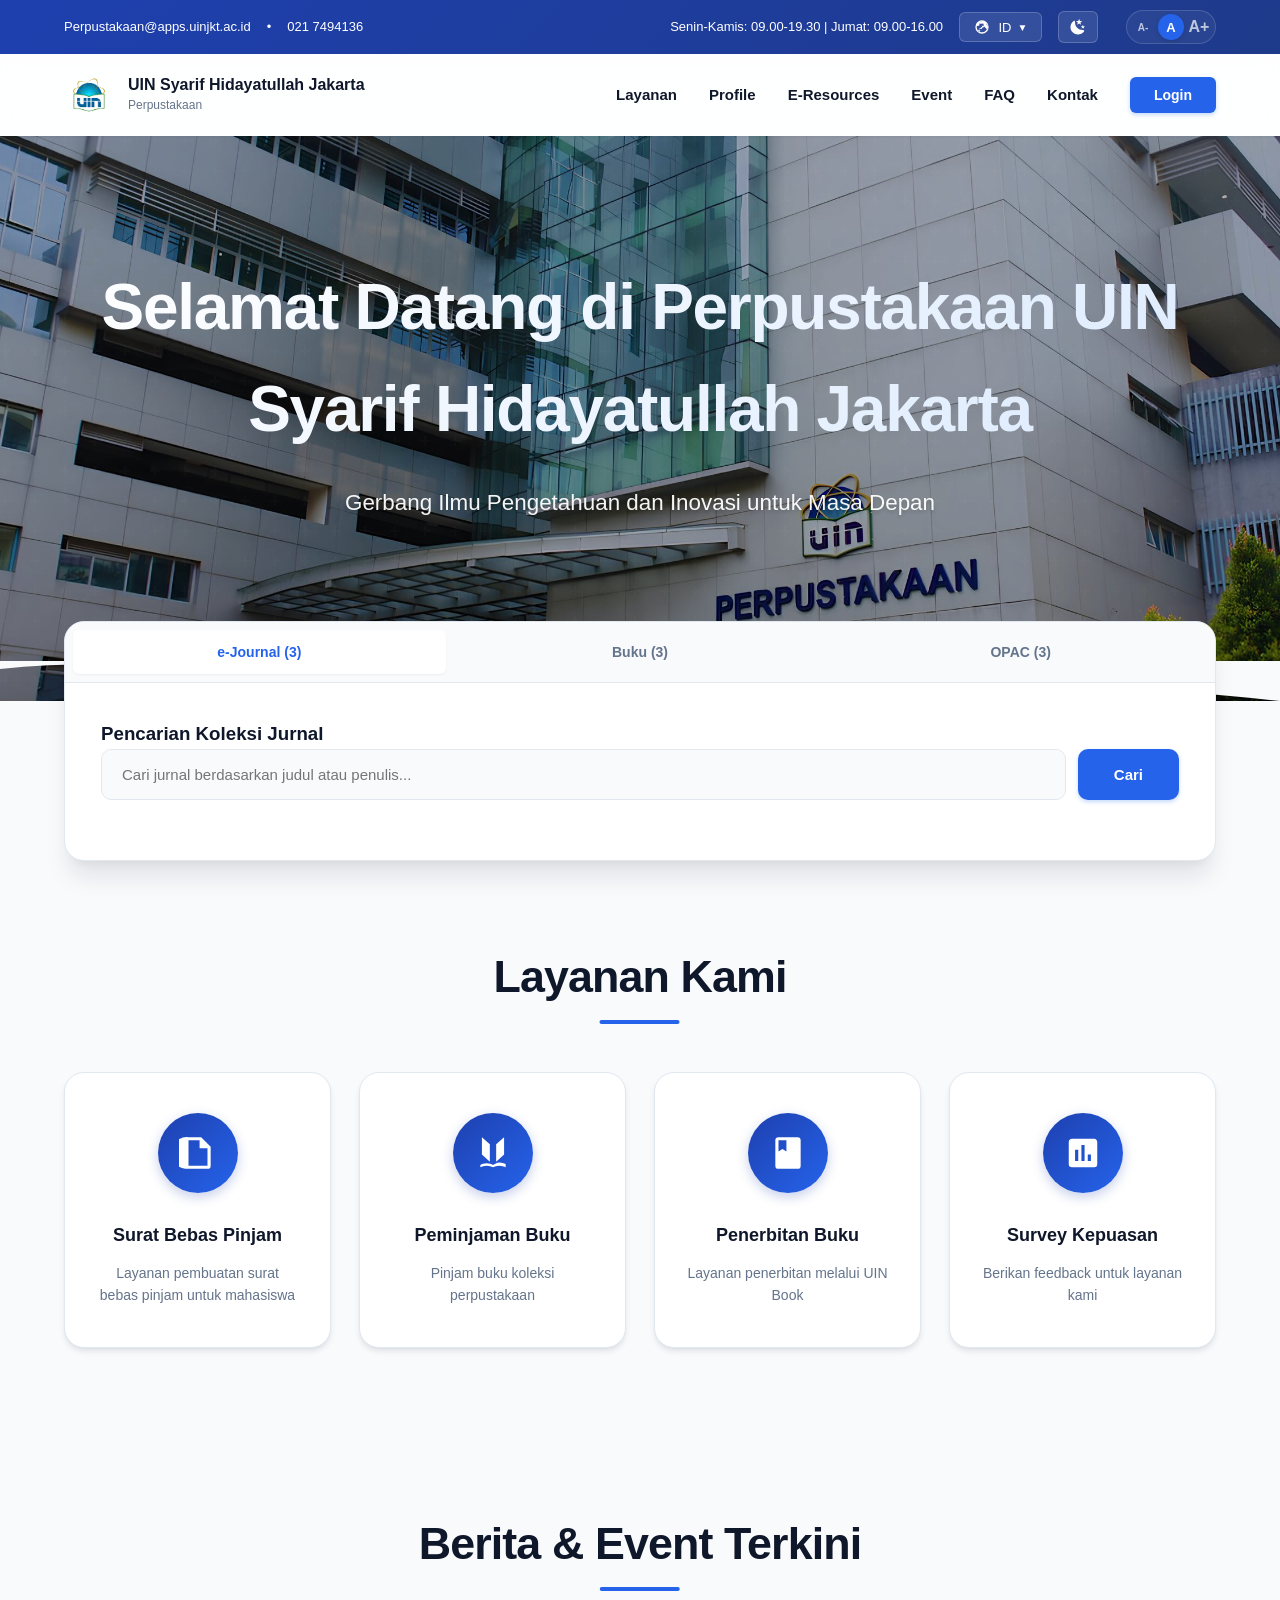
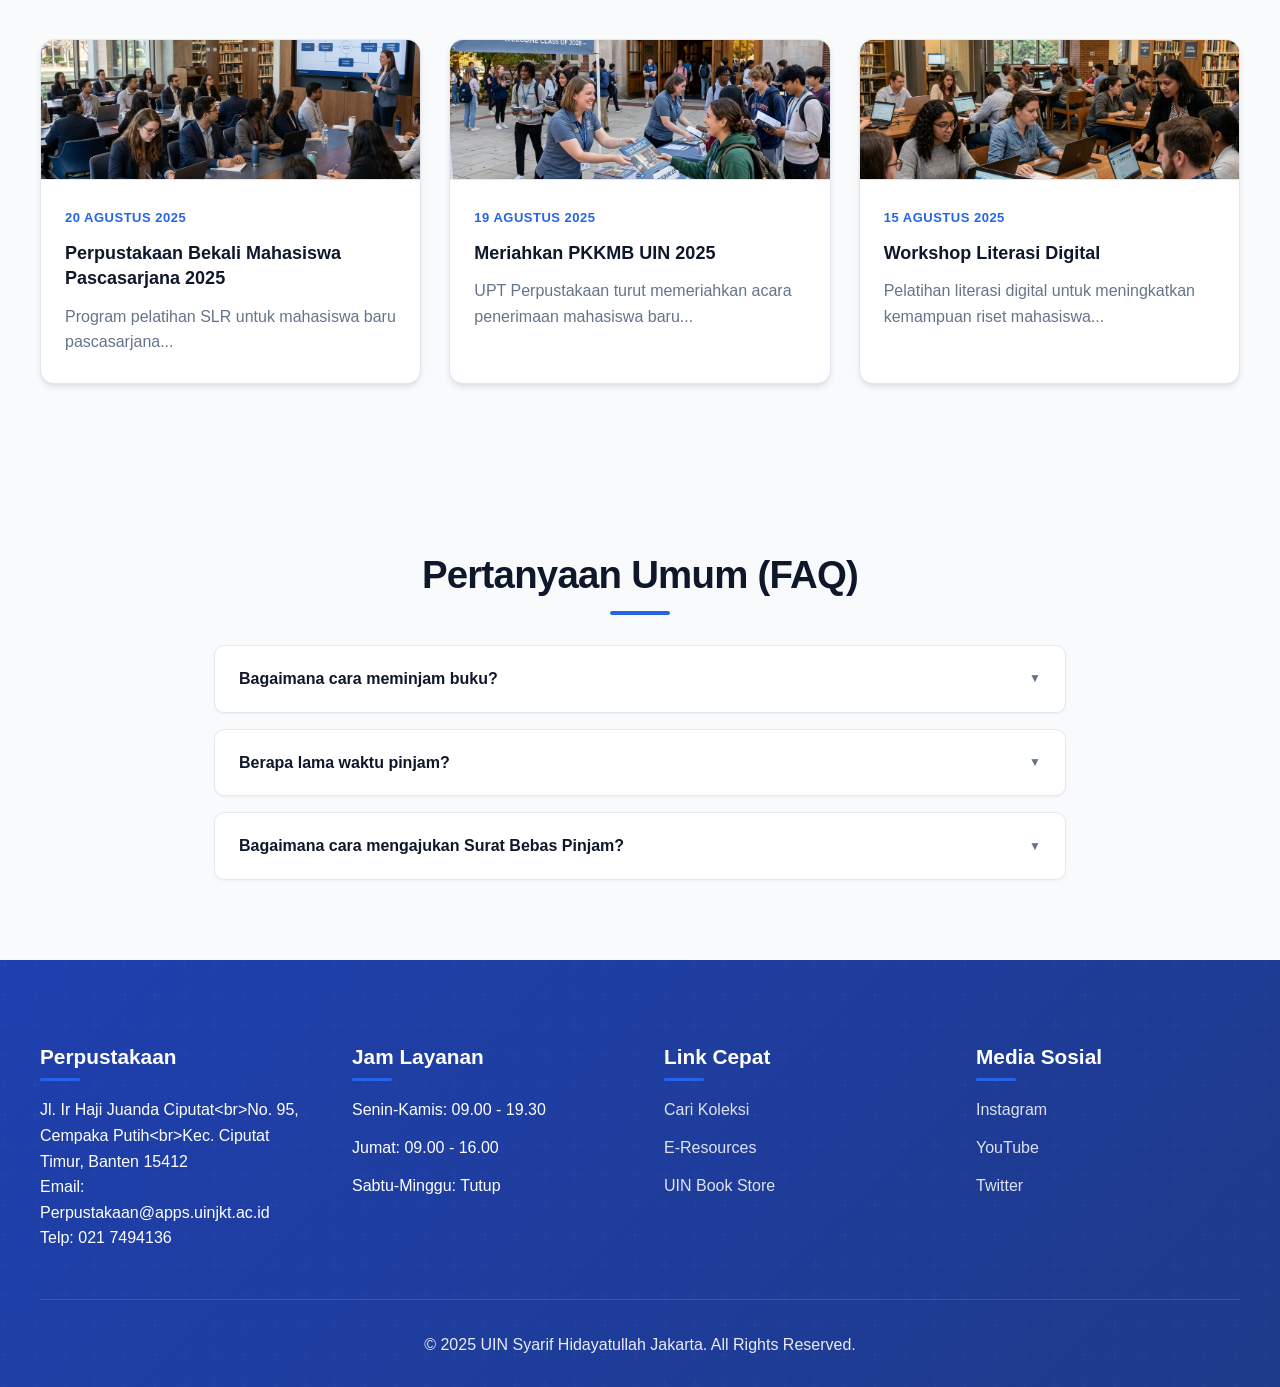
==== index.html @ 9edf9eb1 "style and logic: fix 8 fungsional gaps and add 6 premium visual design upgrades" ====
<!DOCTYPE html>
<html lang="id">
<head>
    <meta charset="UTF-8">
    <meta name="viewport" content="width=device-width, initial-scale=1.0">
    <link rel="stylesheet" href="style.css">
    <script src="script.js" defer></script>
    <title>Perpustakaan UIN Syarif Hidayatullah Jakarta</title>
</head>
<body>
    <!-- Top Bar -->
    <div class="top-bar">
        <div class="container">
            <div class="top-info">
                <span data-lang-key="top_email"><svg class="emote-icon" style="fill: currentColor; margin-right:6px; width: 16px; height: 16px; vertical-align: middle;" viewBox="0 0 24 24"><path d="M20,4H4C2.89,4 2,4.89 2,6V18A2,2 0 0,0 4,20H20A2,2 0 0,0 22,18V6C22,4.89 21.1,4 20,4M20,8L12,13L4,8V6L12,11L20,6V8Z"/></svg>Perpustakaan@apps.uinjkt.ac.id</span>
                <span>•</span>
                <span data-lang-key="top_phone"><svg class="emote-icon" style="fill: currentColor; margin-right:6px; width: 16px; height: 16px; vertical-align: middle;" viewBox="0 0 24 24"><path d="M6.62,10.79C8.06,13.62 10.38,15.94 13.21,17.38L15.41,15.18C15.69,14.9 16.08,14.82 16.43,14.93C17.55,15.3 18.75,15.5 20,15.5A1,1 0 0,1 21,16.5V20A1,1 0 0,1 20,21A17,17 0 0,1 3,4A1,1 0 0,1 4,3H7.5A1,1 0 0,1 8.5,4C8.5,5.25 8.7,6.45 9.07,7.57C9.18,7.92 9.1,8.31 8.82,8.59L6.62,10.79Z"/></svg>021 7494136</span>
            </div>
            <div class="top-schedule-lang">
                <span class="top-schedule" data-lang-key="top_schedule">Senin-Kamis: 09.00-19.30 | Jumat: 09.00-16.00</span>
                <div class="language-switcher">
                    <button class="lang-button" onclick="toggleLangDropdown()">
                        <svg class="icon-globe" viewBox="0 0 24 24" width="16" height="16" fill="currentColor" style="vertical-align: middle; margin-right: 2px;">
                            <path d="M12,2A10,10 0 0,0 2,12A10,10 0 0,0 12,22A10,10 0 0,0 22,12A10,10 0 0,0 12,2M12,4A8,8 0 0,1 20,12C20,13.09 19.78,14.14 19.38,15.11L14.5,10.23V9A2,2 0 0,0 12,7H9V5.5C9,4.67 9.89,4 11,4H12M4.26,14C4.1,13.36 4,12.7 4,12A8,8 0 0,1 12,4V6H10A2,2 0 0,0 8,8V10H6A2,2 0 0,0 4,12V14M6,17.75C6.3,16.7 7.07,15.86 8.08,15.42C8.61,15.19 9.22,15 10,15H11A1,1 0 0,0 12,14V13H13A2,2 0 0,0 15,11V9H17A2,2 0 0,0 19,7H19.5C19.82,8.5 20,10.19 20,12C20,13.2 19.82,14.36 19.5,15.46L14,10H12V12A2,2 0 0,0 10,14H8V16A2,2 0 0,0 9.87,17.75C8.36,18.84 6.64,18.84 5,17.75M12,20A8,8 0 0,1 12,4A8,8 0 0,1 12,20Z"/>
                        </svg>
                        <span id="currentLangText">ID</span>
                        <span style="font-size: 10px;">▼</span>
                    </button>
                    <div class="lang-dropdown" id="langDropdown">
                        <div class="lang-item active" data-lang="id" onclick="setLanguage('id', this)">Indonesia</div>
                        <div class="lang-item" data-lang="en" onclick="setLanguage('en', this)">English</div>
                    </div>
                </div>
                <!-- Dark Mode Toggle -->
                <button class="theme-toggle" onclick="toggleTheme()" aria-label="Toggle dark/light theme">
                    <svg class="icon-sun" viewBox="0 0 24 24" width="18" height="18" fill="currentColor"><path d="M12,7A5,5 0 0,1 17,12A5,5 0 0,1 12,17A5,5 0 0,1 7,12A5,5 0 0,1 12,7M12,9A3,3 0 0,0 9,12A3,3 0 0,0 12,15A3,3 0 0,0 15,12A3,3 0 0,0 12,9M12,2L14.39,5.42C13.65,5.15 12.84,5 12,5C11.16,5 10.35,5.15 9.61,5.42L12,2M3.34,7L7.5,6.65C6.9,7.16 6.36,7.78 5.93,8.5C5.5,9.22 5.25,9.97 5.11,10.73L3.34,7M3.36,17L5.12,13.23C5.26,14 5.53,14.78 5.95,15.5C6.37,16.22 6.91,16.82 7.5,17.35L3.36,17M20.65,7L18.88,10.73C18.74,9.97 18.47,9.22 18.05,8.5C17.63,7.78 17.1,7.16 16.5,6.65L20.65,7M20.64,17L16.5,17.35C17.09,16.82 17.63,16.22 18.05,15.5C18.47,14.78 18.74,14 18.88,13.23L20.64,17M12,22L9.59,18.56C10.33,18.83 11.14,19 12,19C12.82,19 13.63,18.83 14.37,18.56L12,22Z"/></svg>
                    <svg class="icon-moon" viewBox="0 0 24 24" width="18" height="18" fill="currentColor"><path d="M17.75,4.09L15.22,6.03L16.13,9.09L13.5,7.28L10.87,9.09L11.78,6.03L9.25,4.09L12.44,4L13.5,1L14.56,4L17.75,4.09M21.25,11L19.61,12.25L20.2,14.23L18.5,13.06L16.8,14.23L17.39,12.25L15.75,11L17.81,10.95L18.5,9L19.19,10.95L21.25,11M18.97,15.95C19.8,15.87 20.69,17.05 20.16,17.8C19.84,18.25 19.5,18.67 19.08,19.07C15.17,23 8.84,23 4.94,19.07C1.03,15.17 1.03,8.83 4.94,4.93C5.34,4.53 5.76,4.17 6.21,3.85C6.96,3.32 8.14,4.21 8.06,5.04C7.79,7.9 8.75,10.87 10.95,13.06C13.14,15.26 16.1,16.22 18.97,15.95Z"/></svg>
                </button>
                <!-- Accessibility Controls (Font Resizer Capsule) -->
                <div class="accessibility-controls-capsule">
                    <button class="access-btn" data-size="small" onclick="changeFontSize('small', this)" title="Teks Kecil">A-</button>
                    <button class="access-btn active" data-size="medium" onclick="changeFontSize('medium', this)" title="Teks Normal">A</button>
                    <button class="access-btn" data-size="large" onclick="changeFontSize('large', this)" title="Teks Besar">A+</button>
                </div>
            </div>
        </div>
    </div>

    <!-- Header Navigation -->
    <header>
        <nav>
            <div class="logo-section" onclick="scrollToTop()">
                <div class="logo-mark"></div>
                <div>
                    <div class="logo-title">UIN Syarif Hidayatullah Jakarta</div>
                    <div class="logo-subtitle" data-lang-key="header_subtitle">Perpustakaan Utama</div>
                </div>
            </div>
            <!-- Mobile Menu Toggle -->
            <button class="mobile-menu-toggle" onclick="toggleMobileMenu()" aria-label="Toggle navigation menu">
                <svg viewBox="0 0 24 24" width="24" height="24" fill="currentColor">
                    <path d="M3 18h18v-2H3v2zm0-5h18v-2H3v2zm0-7v2h18V6H3z"/>
                </svg>
            </button>
            <ul class="nav-links">
                <li><a onclick="scrollToSection('layanan')" data-lang-key="nav_services">Layanan</a></li>
                <li><a onclick="openModal('profile')" data-lang-key="nav_profile">Profil</a></li>
                <li><a onclick="openModal('e-resources')" data-lang-key="nav_eresources">E-Resources</a></li>
                <li><a onclick="scrollToSection('event')" data-lang-key="nav_event">Event</a></li>
                <li><a onclick="scrollToSection('faq')" data-lang-key="nav_faq">FAQ</a></li>
                <li><a onclick="scrollToSection('kontak')" data-lang-key="nav_contact">Kontak</a></li>
                <li id="authButton">
                    <button class="btn-login" onclick="openModal('login')" data-lang-key="nav_login">Login</button>
                </li>
                <!-- Admin (Pustakawan) button appears after login when role is admin -->
                <li id="adminButton" style="display:none;">
                    <button class="btn-login" onclick="scrollToSection('search-section'); switchTab(4);" data-lang-key="nav_admin">Pustakawan</button>
                </li>
            </ul>
        </nav>
    </header>

    <!-- Hero Section -->
    <section class="hero">
        <div class="hero-overlay"></div>
        <div class="container">
            <h1 data-lang-key="hero_title">Pusat Literasi & Riset Digital</h1>
            <p data-lang-key="hero_subtitle">Mengintegrasikan keilmuan, keislaman, dan keindonesiaan dalam satu akses terpadu.</p>
        </div>
        <!-- Shape Divider Wave -->
        <div class="hero-wave">
            <svg data-name="Layer 1" xmlns="http://www.w3.org/2000/svg" viewBox="0 0 1200 120" preserveAspectRatio="none">
                <path d="M321.39,56.44c58-10.79,114.16-30.13,172-41.86,82.39-16.72,168.19-17.73,250.45-.39C823.78,31,906.67,72,985.66,92.83c70.05,18.48,146.53,26.09,214.34,3V120H0V0C26.9,8.75,57.05,18.3,88.43,26.83,172.51,50,257.05,67.23,321.39,56.44Z" class="shape-fill"></path>
            </svg>
        </div>
    </section>

    <!-- Search Section -->
    <section class="search-section" id="search-section">
        <div class="search-tabs">
            <div class="tab-buttons">
                <button class="tab-btn active" data-tab="0" data-lang-key="tab_journal">e-Journal</button>
                <button class="tab-btn" data-tab="1" data-lang-key="tab_book">Buku</button>
                <button class="tab-btn" data-tab="2" data-lang-key="tab_opac">OPAC</button>
                <button class="tab-btn" id="collectionTab" data-tab="3" data-lang-key="nav_collections" style="display: none;">Koleksi</button>
                <button class="tab-btn" id="adminDataTab" data-tab="4" data-lang-key="tab_manage" style="display: none;">Kelola Data</button>
                <button class="tab-btn" id="adminUsersTab" data-tab="5" data-lang-key="tab_members" style="display: none;">Kelola Anggota</button>
            </div>

            <!-- Journal Tab -->
            <div class="tab-content active" data-content="1">
                <h3 class="tab-title" data-lang-key="search_journal_title">Pencarian Koleksi Jurnal</h3>
                <form class="search-form" data-type="journal">
                    <input type="text" data-lang-key-placeholder="search_journal_placeholder" placeholder="Cari jurnal berdasarkan judul atau penulis...">
                    <button type="submit" data-lang-key="search_button">Cari</button>
                </form>
                <div class="search-results" id="journalResults"></div>
            </div>

            <!-- Book Tab -->
            <div class="tab-content" data-content="2">
                <h3 class="tab-title" data-lang-key="search_book_title">Pencarian Buku</h3>
                <form class="search-form" data-type="book">
                    <input type="text" data-lang-key-placeholder="search_book_placeholder" placeholder="Cari buku berdasarkan judul atau penulis...">
                    <button type="submit" data-lang-key="search_button">Cari</button>
                </form>
                <div class="search-results" id="bookResults"></div>
            </div>

            <!-- OPAC Tab -->
            <div class="tab-content" data-content="3">
                <h3 class="tab-title" data-lang-key="search_opac_title">Pencarian Koleksi OPAC</h3>
                <form class="search-form" data-type="opac">
                    <input type="text" data-lang-key-placeholder="search_opac_placeholder" placeholder="Cari koleksi berdasarkan judul, penulis, atau nomor panggil...">
                    <button type="submit" data-lang-key="search_button">Cari</button>
                </form>
                <div class="search-results" id="opacResults"></div>
            </div>

            <!-- Collection Tab -->
            <div class="tab-content" data-content="4">
                <h3 class="tab-title" data-lang-key="modal_collections_title">Seluruh Koleksi Perpustakaan</h3>
                <div class="auth-tabs">
                    <button class="auth-tab active" onclick="filterCollection('all', this)" data-lang-key="collection_all">Semua</button>
                    <button class="auth-tab" onclick="filterCollection('journal', this)" data-lang-key="collection_journal">Jurnal</button>
                    <button class="auth-tab" onclick="filterCollection('book', this)" data-lang-key="collection_book">Buku</button>
                    <button class="auth-tab" onclick="filterCollection('opac', this)" data-lang-key="collection_opac">OPAC</button>
                </div>
                <div id="collectionListContainer" class="manage-grid"></div>
            </div>

            <!-- Admin Data Tab -->
            <div class="tab-content" id="adminDataTabContent" data-content="5">
                <h3 class="tab-title" data-lang-key="manage_title">Kelola Data Pustakawan</h3>
                <p class="muted" data-lang-key="manage_subtitle" style="margin-bottom: 24px;">Tambah, edit, atau hapus data jurnal, buku, dan OPAC.</p>
                
                <!-- Sub-tabs bar for Kelola Data -->
                <div class="sub-tabs" style="margin-bottom: 24px;">
                    <button class="sub-tab-btn active" onclick="switchSubTab('daftar', this)">Daftar Koleksi</button>
                    <button class="sub-tab-btn" onclick="switchSubTab('add-journal', this)">+ Tambah Jurnal</button>
                    <button class="sub-tab-btn" onclick="switchSubTab('add-book', this)">+ Tambah Buku</button>
                    <button class="sub-tab-btn" onclick="switchSubTab('add-opac', this)">+ Tambah OPAC</button>
                </div>

                <!-- Sub Tab: Daftar Koleksi -->
                <div id="subTab-daftar" class="sub-tab-content active">
                    <div class="manage-card" style="max-width: 100%;">
                        <div style="display: flex; justify-content: space-between; align-items: center; flex-wrap: wrap; gap: 12px; margin-bottom: 20px; border-bottom: 1px solid var(--border-color); padding-bottom: 15px;">
                            <h4 data-lang-key="manage_current_data" style="margin: 0; font-weight: 700; color: var(--text-dark);">Data Koleksi Saat Ini</h4>
                            <div class="button-group" style="display: flex; gap: 8px; flex-wrap: wrap; margin: 0;">
                                <button class="btn-secondary" onclick="exportData()" data-lang-key="button_export" style="margin: 0; padding: 10px 16px; font-size: 13px;">Ekspor JSON</button>
                                <button class="btn-secondary" onclick="loadDemoData(); renderDataLists();" data-lang-key="button_load_demo" style="margin: 0; padding: 10px 16px; font-size: 13px;">Muat Demo</button>
                                <button class="btn-danger" onclick="clearAllData(); renderDataLists();" data-lang-key="button_clear_all" style="margin: 0; padding: 10px 16px; font-size: 13px;">Hapus Semua</button>
                            </div>
                        </div>
                        <div id="dataLists" class="data-list"></div>
                    </div>
                </div>

                <!-- Sub Tab: Add Journal -->
                <div id="subTab-add-journal" class="sub-tab-content">
                    <div class="manage-card manage-form-container">
                        <h4 data-lang-key="manage_add_journal" style="border-bottom: 1px solid var(--border-color); padding-bottom: 15px; margin-bottom: 20px;">Tambah Jurnal Baru</h4>
                        <form onsubmit="handleAddJournal(event)">
                            <div class="form-group">
                                <label data-lang-key="form_title">Judul *</label>
                                <input type="text" name="title" required>
                            </div>
                            <div class="form-group">
                                <label data-lang-key="form_author">Penulis *</label>
                                <input type="text" name="author" required>
                            </div>
                            <div class="form-row">
                                <div class="form-group">
                                    <label data-lang-key="form_year">Tahun</label>
                                    <input type="number" name="year">
                                </div>
                                <div class="form-group">
                                    <label>ISSN</label>
                                    <input type="text" name="issn">
                                </div>
                            </div>
                            <div class="form-group">
                                <label data-lang-key="form_description">Deskripsi</label>
                                <textarea name="description"></textarea>
                            </div>
                            <button type="submit" class="btn-primary" data-lang-key="button_save_journal" style="width: 100%; margin-top: 10px;">Simpan Jurnal</button>
                        </form>
                    </div>
                </div>

                <!-- Sub Tab: Add Book -->
                <div id="subTab-add-book" class="sub-tab-content">
                    <div class="manage-card manage-form-container">
                        <h4 data-lang-key="manage_add_book" style="border-bottom: 1px solid var(--border-color); padding-bottom: 15px; margin-bottom: 20px;">Tambah Buku Baru</h4>
                        <form onsubmit="handleAddBook(event)">
                            <div class="form-group">
                                <label data-lang-key="form_title">Judul *</label>
                                <input type="text" name="title" required>
                            </div>
                            <div class="form-group">
                                <label data-lang-key="form_author">Penulis *</label>
                                <input type="text" name="author" required>
                            </div>
                            <div class="form-row">
                                <div class="form-group">
                                    <label data-lang-key="form_year">Tahun</label>
                                    <input type="number" name="year">
                                </div>
                                <div class="form-group">
                                    <label>ISBN</label>
                                    <input type="text" name="isbn">
                                </div>
                            </div>
                            <div class="form-row">
                                <div class="form-group">
                                    <label data-lang-key="form_pages">Halaman</label>
                                    <input type="number" name="pages">
                                </div>
                                <div class="form-group">
                                    <label data-lang-key="form_available">Ketersediaan</label>
                                    <input type="number" name="available" min="0" value="1">
                                </div>
                            </div>
                            <div class="form-group">
                                <label data-lang-key="form_description">Deskripsi</label>
                                <textarea name="description"></textarea>
                            </div>
                            <button type="submit" class="btn-primary" data-lang-key="button_save_book" style="width: 100%; margin-top: 10px;">Simpan Buku</button>
                        </form>
                    </div>
                </div>

                <!-- Sub Tab: Add OPAC -->
                <div id="subTab-add-opac" class="sub-tab-content">
                    <div class="manage-card manage-form-container">
                        <h4 data-lang-key="manage_add_opac" style="border-bottom: 1px solid var(--border-color); padding-bottom: 15px; margin-bottom: 20px;">Tambah OPAC Baru</h4>
                        <form onsubmit="handleAddOpac(event)">
                            <div class="form-group">
                                <label data-lang-key="form_title">Judul *</label>
                                <input type="text" name="title" required>
                            </div>
                            <div class="form-group">
                                <label data-lang-key="form_author">Penulis *</label>
                                <input type="text" name="author" required>
                            </div>
                            <div class="form-group">
                                <label data-lang-key="form_call_number">Nomor Panggil</label>
                                <input type="text" name="call_number">
                            </div>
                            <div class="form-row">
                                <div class="form-group">
                                    <label data-lang-key="form_year">Tahun</label>
                                    <input type="number" name="year">
                                </div>
                                <div class="form-group">
                                    <label data-lang-key="form_copies">Eksemplar</label>
                                    <input type="number" name="copies" min="0" value="1">
                                </div>
                            </div>
                            <div class="form-group">
                                <label data-lang-key="form_status">Status</label>
                                <select name="status">
                                    <option value="Tersedia">Tersedia</option>
                                    <option value="Dipinjam">Dipinjam</option>
                                </select>
                            </div>
                            <div class="form-group">
                                <label data-lang-key="form_description">Deskripsi</label>
                                <textarea name="description"></textarea>
                            </div>
                            <button type="submit" class="btn-primary" data-lang-key="button_save_opac" style="width: 100%; margin-top: 10px;">Simpan OPAC</button>
                        </form>
                    </div>
                </div>
            </div>

            <!-- Admin Members Tab -->
            <div class="tab-content" id="adminUsersTabContent" data-content="6">
                <h3 class="tab-title" data-lang-key="manage_users_title">Manajemen Pengguna</h3>
                <p class="muted" data-lang-key="manage_users_subtitle" style="margin-bottom: 24px;">Kelola akses, pendaftaran, dan peran untuk pengguna perpustakaan.</p>
                <div class="manage-card" style="max-width: 100%;">
                    <h4 style="margin-bottom: 15px;">Daftar Anggota / Pengguna</h4>
                    <div id="userListContainer" class="data-list"></div>
                </div>
            </div>
        </div>
    </section>

    <!-- Services Section -->
    <section class="quick-access" id="layanan">
        <h2 data-lang-key="services_title">Layanan Kami</h2>
        <div class="service-grid">
            <div class="service-card" data-service="bebas-pinjam">
                <div class="service-icon">
                    <svg viewBox="0 0 24 24" style="width: 38px; height: 38px; fill: white;"><path d="M14,2H6A2,2 0 0,0 4,22H18A2,2 0 0,0 20,20V8L14,2M18,20H6V4H13V9H18V20Z"/></svg>
                </div>
                <h3 data-lang-key="service_bebas_pinjam_title">Surat Bebas Pinjam</h3>
                <p data-lang-key="service_bebas_pinjam_desc">Layanan pembuatan surat bebas pinjam secara online.</p>
            </div>

            <div class="service-card" data-service="peminjaman">
                <div class="service-icon">
                    <svg viewBox="0 0 24 24" style="width: 38px; height: 38px; fill: white;"><path d="M19,2L14,6.5v11L19,13V2m-9,4.5L5,2v11l5,4.5V6.5m10,12.5c-1-.5-2.5-1-4-1s-3,1-4,1.5c-1-.5-2.5-1-4-1s-3,.5-4,1v1.5c1-.5 2.5-1 4-1s3,.5 4,1c1-.5 2.5-1 4-1s3,.5 4,1V19z"/></svg>
                </div>
                <h3 data-lang-key="service_peminjaman_title">Peminjaman Buku</h3>
                <p data-lang-key="service_peminjaman_desc">Akses ribuan koleksi buku fisik perpustakaan.</p>
            </div>

            <div class="service-card" data-service="penerbitan">
                <div class="service-icon">
                    <svg viewBox="0 0 24 24" style="width: 38px; height: 38px; fill: white;"><path d="M18,22A2,2 0 0,0 20,20V4A2,2 0 0,0 18,2H6A2,2 0 0,0 4,4V20A2,2 0 0,0 6,22H18M6,4H11V11L8.5,9.5L6,11V4z"/></svg>
                </div>
                <h3 data-lang-key="service_penerbitan_title">Penerbitan Buku</h3>
                <p data-lang-key="service_penerbitan_desc">Dukungan publikasi ilmiah dan penerbitan buku.</p>
            </div>

            <div class="service-card" data-service="survey">
                <div class="service-icon">
                    <svg viewBox="0 0 24 24" style="width: 38px; height: 38px; fill: white;"><path d="M19,3H5C3.89,3 3,3.89 3,5V19A2,2 0 0,0 5,21H19A2,2 0 0,0 21,19V5C21,3.89 20.1,3 19,3M9,17H7V10H9V17M13,17H11V7H13V17M17,17H15V13H17V17Z"/></svg>
                </div>
                <h3 data-lang-key="service_survey_title">Survey Kepuasan</h3>
                <p data-lang-key="service_survey_desc">Berikan feedback untuk kualitas layanan kami.</p>
            </div>
        </div>
    </section>

    <!-- News Section -->
    <section class="news-section" id="event">
        <div class="news-container">
            <h2 data-lang-key="news_title">Berita & Event Terkini</h2>
            <div class="news-grid">
                <div class="news-card" data-news="news-1">
                    <div class="news-icon">
                        <img src="news_riset_event.png" alt="Literasi Riset Pascasarjana 2025">
                    </div>
                    <div class="news-content">
                        <div class="news-date">20 Agustus 2025</div>
                        <h3 data-lang-key="news_1_title">Literasi Riset Pascasarjana 2025</h3>
                        <p data-lang-key="news_1_desc">Pelatihan intensif literasi informasi bagi mahasiswa baru.</p>
                    </div>
                </div>

                <div class="news-card" data-news="news-2">
                    <div class="news-icon">
                        <img src="news_pkkmb_event.png" alt="Kemeriahan PKKMB UIN 2025">
                    </div>
                    <div class="news-content">
                        <div class="news-date">19 Agustus 2025</div>
                        <h3 data-lang-key="news_2_title">Kemeriahan PKKMB UIN 2025</h3>
                        <p data-lang-key="news_2_desc">Perpustakaan menyambut generasi baru literat UIN Jakarta.</p>
                    </div>
                </div>

                <div class="news-card" data-news="news-3">
                    <div class="news-icon">
                        <img src="news_workshop_event.png" alt="Workshop E-Resources">
                    </div>
                    <div class="news-content">
                        <div class="news-date">15 Agustus 2025</div>
                        <h3 data-lang-key="news_3_title">Workshop E-Resources</h3>
                        <p data-lang-key="news_3_desc">Optimalisasi penggunaan database jurnal internasional.</p>
                    </div>
                </div>
            </div>
        </div>
    </section>

    <!-- FAQ Section -->
    <section class="faq-section" id="faq">
        <h2 data-lang-key="faq_title">Pertanyaan Umum (FAQ)</h2>
        <div class="faq-accordion">
            <div class="faq-item" tabindex="0" role="button" aria-expanded="false">
                <h4 class="faq-question" data-lang-key="faq_q1">Bagaimana cara meminjam buku?</h4>
                <div class="faq-answer" hidden>
                    <p data-lang-key="faq_a1">Login, cari buku, klik "Pinjam Buku Ini", isi formulir, dan konfirmasi. Maksimum 3 buku untuk mahasiswa, 5 buku untuk dosen.</p>
                </div>
            </div>
            <div class="faq-item" tabindex="0" role="button" aria-expanded="false">
                <h4 class="faq-question" data-lang-key="faq_q2">Berapa lama waktu pinjam?</h4>
                <div class="faq-answer" hidden>
                    <p data-lang-key="faq_a2">Mahasiswa: 7 hari, Dosen: 14 hari. Dapat diperpanjang dengan mengajukan permohonan.</p>
                </div>
            </div>
            <div class="faq-item" tabindex="0" role="button" aria-expanded="false">
                <h4 class="faq-question" data-lang-key="faq_q3">Bagaimana cara mengajukan Surat Bebas Pinjam?</h4>
                <div class="faq-answer" hidden>
                    <p data-lang-key="faq_a3">Masuk ke profil, pilih tab "Pengajuan Saya", pilih "Surat Bebas Pinjam" dan ikuti instruksi. Diterima setelah tidak ada pinjaman aktif.</p>
                </div>
            </div>
        </div>
    </section>

    <!-- Footer -->
    <footer id="kontak">
        <div class="footer-container">
            <div class="footer-section">
                <h3 data-lang-key="footer_library">Perpustakaan Utama</h3>
                <p data-lang-key="footer_address">Jl. Ir Haji Juanda Ciputat No. 95,<br>Kec. Ciputat Timur, Banten 15412</p>
                <p class="footer-contact">
                    Email: Perpustakaan@apps.uinjkt.ac.id<br>
                    Telp: 021 7494136
                </p>
            </div>

            <div class="footer-section">
                <h3 data-lang-key="footer_service_hours">Jam Layanan</h3>
                <ul>
                    <li data-lang-key="footer_schedule_mon_thu">Senin-Kamis: 09.00 - 19.30</li>
                    <li data-lang-key="footer_schedule_fri">Jumat: 09.00 - 16.00</li>
                    <li data-lang-key="footer_schedule_weekend">Sabtu-Minggu: Tutup</li>
                </ul>
            </div>

            <div class="footer-section">
                <h3 data-lang-key="footer_quick_links">Tautan Cepat</h3>
                <ul>
                    <li><a href="#" onclick="scrollToSection('search-section');" data-lang-key="nav_opac">Cari Koleksi</a></li>
                    <li><a href="#" onclick="openModal('e-resources'); return false;" data-lang-key="footer_quick_eresources">E-Resources</a></li>
                    <li><a href="#" onclick="openModal('penerbitan'); return false;" data-lang-key="footer_quick_book">UIN Book Store</a></li>
                </ul>
            </div>

            <div class="footer-section">
                <h3 data-lang-key="footer_social_media">Media Sosial</h3>
                <ul>
                    <li><a href="https://www.instagram.com/uinjktofficial/" target="_blank">Instagram</a></li>
                    <li><a href="https://www.youtube.com/@uinjktofficial/featured" target="_blank">YouTube</a></li>
                    <li><a href="https://x.com/uinjktofficial" target="_blank">Twitter</a></li>
                </ul>
            </div>
        </div>

        <div class="footer-bottom">
            <p data-lang-key="footer_copyright">© 2025 UIN Syarif Hidayatullah Jakarta. Member of Indonesia OneSearch.</p>
        </div>
    </footer>

    <!-- Modal -->
    <div id="modal" class="modal">
        <div class="modal-content">
            <div class="modal-header">
                <h2 id="modalTitle">Judul Modal</h2>
                <button class="close-btn" id="closeModalBtn">×</button>
            </div>
            <div id="modalBody"></div>
        </div>
    </div>

    <!-- Toast Container -->
    <div class="toast-container"></div>
</body>
</html>
---- style.css ----
/* ============================================================
   SECTION 1: ROOT VARIABLES & BASIC RESET
   ============================================================ */
* {
    margin: 0;
    padding: 0;
    box-sizing: border-box;
}

:root {
    /* Color Palette - Blue & White Theme */
    --primary-blue: #1e40af;       /* Deep corporate blue (Blue 800) */
    --secondary-blue: #2563eb;     /* Professional accent blue (Blue 600) */
    --accent-blue-light: #eff6ff;  /* Soft blue background tint (Blue 50) */
    --accent-orange: #2563eb;      /* Fallback accent */
    --border-color: #e2e8f0;       /* Slate 200 - clean border */
    
    /* Neutral colors */
    --bg: #f8fafc;                 /* Very light slate background (Slate 50) */
    --card: #ffffff;               /* Solid white for cards/panels */
    --text-dark: #0f172a;          /* Soft dark slate text (Slate 900) */
    --muted: #64748b;              /* Slate 500 for secondary text */
    
    /* Semantic colors - blue theme but highly readable and distinct */
    --success: #0d9488;            /* Soft teal/emerald - readable success */
    --success-bg: #ccfbf1;         /* Very soft green/teal background */
    --danger: #e11d48;             /* Clean rose/red (Rose 600) */
    --danger-bg: #ffe4e6;          /* Very soft rose background */
    --warning: #d97706;            /* Clean amber/yellow (Amber 600) */
    --warning-bg: #fef3c7;         /* Very soft amber background */
    --info-bg: #e0f2fe;            /* Light blue background for alerts */
    --info-text: #0369a1;          /* Dark blue text for alerts */

    /* Shadows */
    --shadow-sm: 0 1px 2px 0 rgba(15, 23, 42, 0.05);
    --shadow-md: 0 4px 6px -1px rgba(15, 23, 42, 0.1), 0 2px 4px -2px rgba(15, 23, 42, 0.05);
    --shadow-lg: 0 10px 15px -3px rgba(15, 23, 42, 0.1), 0 4px 6px -4px rgba(15, 23, 42, 0.05);
    --shadow-xl: 0 20px 25px -5px rgba(15, 23, 42, 0.1), 0 8px 10px -6px rgba(15, 23, 42, 0.05);
    
    --radius-sm: 6px;
    --radius-md: 10px;
    --radius-lg: 14px;
    --radius-xl: 20px;
    
    /* Transparent Background for Glassmorphic Header */
    --header-bg: rgba(255, 255, 255, 0.85);
}

[data-theme=dark] {
    --bg: #0b0f19;                 /* Deep space blue/navy black */
    --card: #151f32;               /* Deep slate blue card background */
    --border-color: #24354f;       /* Dark border color */
    
    --text-dark: #f1f5f9;          /* High contrast text (Slate 100) */
    --muted: #94a3b8;              /* Soft dark text (Slate 400) */
    
    --accent-blue-light: #1e293b;  /* Dark slate blue accent tint */
    --accent-orange: #60a5fa;
    --primary-blue: #3b82f6;       /* Bright blue in dark mode (Blue 500) */
    --secondary-blue: #60a5fa;     /* Light blue accent in dark mode (Blue 400) */
    
    /* Dark mode semantic backgrounds */
    --success: #14b8a6;
    --success-bg: #042f2e;
    --danger: #f43f5e;
    --danger-bg: #4c0519;
    --warning: #f59e0b;
    --warning-bg: #451a03;
    --info-bg: #0c4a6e;
    --info-text: #38bdf8;
    
    --shadow-sm: 0 1px 2px 0 rgba(0, 0, 0, 0.5);
    --shadow-md: 0 4px 6px -1px rgba(0, 0, 0, 0.3);
    --shadow-lg: 0 10px 15px -3px rgba(0, 0, 0, 0.4);
    --shadow-xl: 0 20px 25px -5px rgba(0, 0, 0, 0.5);
    
    /* Transparent Background for Glassmorphic Header (Dark Mode) */
    --header-bg: rgba(21, 31, 50, 0.85);
}

#adminTab {
    display: none;
}

body {
    font-family: 'Inter', -apple-system, BlinkMacSystemFont, 'Segoe UI', Roboto, sans-serif;
    background: var(--bg);
    color: var(--text-dark);
    line-height: 1.6;
    -webkit-font-smoothing: antialiased;
    -moz-osx-font-smoothing: grayscale;
}

/* ============================================================
   SECTION 2: TOP BAR & LANGUAGE SWITCHER
   ============================================================ */
.top-bar {
    background: linear-gradient(135deg, #1e40af 0%, #1e3a8a 100%);
    color: #fff;
    padding: 10px 0;
    font-size: 13px;
    box-shadow: 0 1px 3px rgba(0, 0, 0, 0.1);
}

.top-bar .container {
    max-width: 1200px;
    margin: 0 auto;
    padding: 0 24px;
    display: flex;
    justify-content: space-between;
    align-items: center;
    flex-wrap: wrap;
    gap: 12px;
}

.top-info, .top-schedule-lang {
    display: flex;
    align-items: center;
    gap: 16px;
}

.language-switcher {
    position: relative;
    display: inline-block;
}

.lang-button {
    background: rgba(255, 255, 255, 0.1);
    backdrop-filter: blur(10px);
    color: #fff;
    border: 1px solid rgba(255, 255, 255, 0.2);
    padding: 6px 14px;
    border-radius: var(--radius-sm);
    cursor: pointer;
    font-size: 13px;
    display: flex;
    align-items: center;
    gap: 6px;
    transition: all 0.2s ease;
}

.lang-button:hover {
    background: rgba(255, 255, 255, 0.2);
    border-color: rgba(255, 255, 255, 0.3);
}

.lang-dropdown {
    position: absolute;
    top: calc(100% + 8px);
    right: 0;
    background: var(--card);
    border-radius: var(--radius-md);
    box-shadow: var(--shadow-lg);
    min-width: 140px;
    overflow: hidden;
    z-index: 1001;
    display: none;
    animation: slideDown 0.2s ease-out;
}

@keyframes slideDown {
    from {
        opacity: 0;
        transform: translateY(-10px);
    }
    to {
        opacity: 1;
        transform: translateY(0);
    }
}

.lang-dropdown.show {
    display: block;
}

.lang-item {
    padding: 12px 16px;
    cursor: pointer;
    color: var(--text-dark);
    font-size: 14px;
    display: flex;
    align-items: center;
    gap: 10px;
    transition: all 0.2s ease;
}

.lang-item:hover {
    background: var(--bg);
    color: var(--secondary-blue);
}

.lang-item.active {
    background: var(--secondary-blue);
    color: #fff;
    font-weight: 600;
}

.theme-toggle {
    background: rgba(255, 255, 255, 0.1);
    border: 1px solid rgba(255, 255, 255, 0.2);
    color: #fff;
    padding: 6px 10px;
    border-radius: var(--radius-sm);
    cursor: pointer;
    display: flex;
    align-items: center;
    justify-content: center;
    transition: all 0.2s ease;
}

.theme-toggle:hover {
    background: rgba(255, 255, 255, 0.2);
    border-color: rgba(255, 255, 255, 0.3);
}

/* Light mode: show moon, hide sun */
.theme-toggle .icon-sun { display: none; }
.theme-toggle .icon-moon { display: block; }

/* Dark mode: show sun, hide moon */
[data-theme=dark] .theme-toggle .icon-sun { display: block; }
[data-theme=dark] .theme-toggle .icon-moon { display: none; }

/* ============================================================
   SECTION 3: HEADER & NAVIGATION
   ============================================================ */
header {
    background: var(--header-bg);
    box-shadow: var(--shadow-sm);
    position: sticky;
    top: 0;
    z-index: 100;
    backdrop-filter: blur(12px);
    -webkit-backdrop-filter: blur(12px);
}

nav {
    max-width: 1200px;
    margin: 0 auto;
    padding: 16px 24px;
    display: flex;
    justify-content: space-between;
    align-items: center;
}

.logo-section {
    display: flex;
    align-items: center;
    gap: 14px;
    cursor: pointer;
    transition: transform 0.2s ease;
}

.logo-section:hover {
    transform: scale(1.01);
}

.logo-title {
    font-weight: 700;
    color: var(--text-dark);
    font-size: 16px;
    line-height: 1.2;
}

.logo-subtitle {
    color: var(--muted);
    font-size: 12px;
    margin-top: 2px;
}

.logo-mark {
    width: 50px;
    height: auto;
    aspect-ratio: 1/1;
    background-image: url('logo uin transparant.png');
    background-size: contain;
    background-position: center;
    background-repeat: no-repeat;
}

.nav-links {
    display: flex;
    gap: 32px;
    list-style: none;
    align-items: center;
}

.nav-links a {
    color: var(--text-dark);
    text-decoration: none;
    font-weight: 600;
    font-size: 15px;
    cursor: pointer;
    position: relative;
    padding: 6px 0;
    transition: color 0.2s ease;
}

.nav-links a::after {
    content: '';
    position: absolute;
    bottom: 0;
    left: 0;
    width: 0;
    height: 2px;
    background: var(--secondary-blue);
    transition: width 0.3s ease;
}

.nav-links a:hover {
    color: var(--secondary-blue);
}

.nav-links a:hover::after {
    width: 100%;
}

.user-menu {
    position: relative;
}

.user-avatar {
    width: 42px;
    height: 42px;
    background: var(--secondary-blue);
    border-radius: 50%;
    display: flex;
    align-items: center;
    justify-content: center;
    color: #fff;
    font-weight: 700;
    cursor: pointer;
    transition: all 0.2s ease;
    box-shadow: 0 2px 4px rgba(59, 130, 246, 0.3);
    overflow: hidden;
    position: relative;
}

.user-avatar img {
    width: 100%;
    height: 100%;
    object-fit: cover;
}

.user-avatar:hover {
    transform: scale(1.05);
    box-shadow: 0 4px 8px rgba(59, 130, 246, 0.4);
}

.user-dropdown {
    position: absolute;
    top: 56px;
    right: 0;
    background: var(--card);
    border-radius: var(--radius-md);
    box-shadow: var(--shadow-lg);
    min-width: 220px;
    display: none;
    z-index: 1000;
    animation: slideDown 0.2s ease-out;
    overflow: hidden;
}

.user-dropdown.show {
    display: block;
}

.user-dropdown-item {
    padding: 14px 20px;
    cursor: pointer;
    transition: all 0.2s ease;
    border-bottom: 1px solid var(--border-color);
}

.user-dropdown-item:last-child {
    border-bottom: none;
}

.user-dropdown-item:hover {
    background: var(--bg);
}

.btn-login {
    padding: 10px 24px;
    background: var(--secondary-blue);
    color: #fff;
    border: none;
    border-radius: var(--radius-sm);
    cursor: pointer;
    font-weight: 600;
    font-size: 14px;
    transition: all 0.2s ease;
    box-shadow: 0 2px 4px rgba(59, 130, 246, 0.3);
}

.btn-login:hover {
    background: var(--primary-blue);
    transform: translateY(-1px);
    box-shadow: 0 4px 8px rgba(59, 130, 246, 0.4);
}

/* ============================================================
   SECTION 4: HERO & SEARCH SYSTEM - TANPA OVERLAY WARNA
   ============================================================ */
.hero {
    background: url(./Perpus\ Wallpaper.png) no-repeat center center;
    background-size: cover;
    color: #fff;
    padding: 120px 24px 140px;
    position: relative;
    overflow: hidden;
}

/* Hanya efek gelap tipis untuk keterbacaan teks */
.hero::before {
    content: '';
    position: absolute;
    top: 0;
    left: 0;
    right: 0;
    bottom: 0;
    background: rgba(0, 0, 0, 0.3);
    z-index: 1;
}

.hero::after {
    content: '';
    position: absolute;
    top: 0;
    left: 0;
    right: 0;
    bottom: 0;
    background: url("data:image/svg+xml,%3Csvg width='60' height='60' viewBox='0 0 60 60' xmlns='http://www.w3.org/2000/svg'%3E%3Cg fill='none' fill-rule='evenodd'%3E%3Cg fill='%23ffffff' fill-opacity='0.05'%3E%3Cpath d='M36 34v-4h-2v4h-4v2h4v4h2v-4h4v-2h-4zm0-30V0h-2v4h-4v2h4v4h2V6h4V4h-4zM6 34v-4H4v4H0v2h4v4h2v-4h4v-2H6zM6 4V0H4v4H0v2h4v4h2V6h4V4H6z'/%3E%3C/g%3E%3C/g%3E%3C/svg%3E");
    opacity: 0.3;
    z-index: 2;
}

.hero .container {
    max-width: 1200px;
    margin: 0 auto;
    text-align: center;
    position: relative;
    z-index: 3;
}

/*.hero h1 {
    font-size: clamp(2.5rem, 5vw, 4rem);
    margin-bottom: 24px;
    font-weight: 900;
    letter-spacing: -0.02em;
    animation: fadeInUp 0.8s ease-out;
    text-shadow: 0 2px 8px rgba(0, 0, 0, 0.3);
}*/
.hero h1 {
    font-size: clamp(2.5rem, 5vw, 4rem);
    margin-bottom: 24px;
    font-weight: 900;
    letter-spacing: -0.02em;
    animation: fadeInUp 0.8s ease-out;
    background: linear-gradient(135deg, #ffffff 0%, #dbeafe 100%);
    -webkit-background-clip: text;
    -webkit-text-fill-color: transparent;
}

.hero p {
    font-size: clamp(1.1rem, 2vw, 1.4rem);
    margin-bottom: 40px;
    opacity: 0.95;
    animation: fadeInUp 0.8s ease-out 0.2s backwards;
    text-shadow: 0 2px 4px rgba(0, 0, 0, 0.2);
    font-weight: 400;
}

@keyframes fadeInUp {
    from {
        opacity: 0;
        transform: translateY(30px);
    }
    to {
        opacity: 1;
        transform: translateY(0);
    }
}

.search-section {
    max-width: 1200px;
    margin: -80px auto 60px;
    padding: 0 24px;
    position: relative;
    z-index: 10;
}

.search-tabs {
    background: var(--card);
    border-radius: var(--radius-xl);
    box-shadow: var(--shadow-xl);
    overflow: hidden;
    animation: fadeInUp 0.8s ease-out 0.4s backwards;
    border: 1px solid var(--border-color);
}

.tab-buttons {
    display: flex;
    background: var(--bg);
    border-bottom: 1px solid var(--border-color);
    padding: 8px;
    gap: 8px;
}

.tab-btn {
    flex: 1;
    padding: 14px 20px;
    border: none;
    background: transparent;
    cursor: pointer;
    font-size: 14px;
    font-weight: 600;
    color: var(--muted);
    transition: all 0.2s ease;
    text-align: center;
    border-radius: var(--radius-sm);
    position: relative;
}

.tab-btn:hover {
    color: var(--secondary-blue);
    background: var(--accent-blue-light);
}

.tab-btn.active {
    background: var(--card);
    color: var(--secondary-blue);
    box-shadow: var(--shadow-sm);
}

.tab-content {
    padding: 36px;
    display: none;
    animation: fadeIn 0.3s ease-out;
}

@keyframes fadeIn {
    from {
        opacity: 0;
    }
    to {
        opacity: 1;
    }
}

.tab-content.active {
    display: block;
}

.search-form {
    display: flex;
    gap: 12px;
    margin-bottom: 24px;
}

.search-form input {
    flex: 1;
    padding: 16px 20px;
    border: 1px solid var(--border-color);
    border-radius: var(--radius-md);
    font-size: 15px;
    transition: all 0.2s ease;
    background: var(--bg);
    color: var(--text-dark);
}

.search-form input:focus {
    outline: none;
    border-color: var(--secondary-blue);
    box-shadow: 0 0 0 3px rgba(59, 130, 246, 0.1);
}

.search-form button {
    padding: 16px 36px;
    background: var(--secondary-blue);
    color: #fff;
    border: none;
    border-radius: var(--radius-md);
    font-size: 15px;
    font-weight: 700;
    cursor: pointer;
    transition: all 0.2s ease;
    box-shadow: 0 2px 4px rgba(59, 130, 246, 0.3);
}

.search-form button:hover {
    background: var(--primary-blue);
    transform: translateY(-1px);
    box-shadow: 0 4px 8px rgba(59, 130, 246, 0.4);
}

.search-form button:active {
    transform: translateY(0);
}

.search-results {
    margin-top: 24px;
    display: none;
}

.search-results.show {
    display: block;
    animation: fadeInUp 0.4s ease-out;
}

.result-item {
    background: var(--card);
    padding: 18px 20px;
    margin-bottom: 12px;
    border-radius: var(--radius-md);
    border-left: 3px solid var(--secondary-blue);
    cursor: pointer;
    transition: all 0.2s ease;
    position: relative;
    border-top: 1px solid var(--border-color);
    border-right: 1px solid var(--border-color);
    border-bottom: 1px solid var(--border-color);
}

.result-item:hover {
    transform: translateX(4px);
    box-shadow: var(--shadow-md);
    background: var(--accent-blue-light);
}

.result-item h4 {
    color: var(--text-dark);
    margin-bottom: 8px;
    font-size: 16px;
    font-weight: 700;
}

.result-item p {
    color: var(--muted);
    font-size: 14px;
    line-height: 1.5;
}

/* ============================================================
   SECTION 5: QUICK ACCESS & SERVICES
   ============================================================ */
.quick-access {
    max-width: 1200px;
    margin: 80px auto;
    padding: 0 24px;
}

.quick-access h2 {
    text-align: center;
    font-size: clamp(2rem, 4vw, 2.8rem);
    color: var(--text-dark);
    margin-bottom: 60px;
    font-weight: 800;
    letter-spacing: -0.02em;
    position: relative;
    display: inline-block;
    left: 50%;
    transform: translateX(-50%);
}

.quick-access h2::after {
    content: '';
    position: absolute;
    bottom: -12px;
    left: 50%;
    transform: translateX(-50%);
    width: 80px;
    height: 4px;
    background: var(--secondary-blue);
    border-radius: 2px;
}

.service-grid {
    display: grid;
    grid-template-columns: repeat(auto-fit, minmax(260px, 1fr));
    gap: 28px;
}

.service-card {
    background: var(--card);
    padding: 40px 32px;
    border-radius: var(--radius-xl);
    box-shadow: var(--shadow-md);
    text-align: center;
    transition: all 0.3s ease;
    cursor: pointer;
    border: 1px solid var(--border-color);
    position: relative;
    overflow: hidden;
}

.service-card::before {
    content: '';
    position: absolute;
    top: 0;
    left: 0;
    right: 0;
    height: 4px;
    background: var(--secondary-blue);
    transform: scaleX(0);
    transition: transform 0.3s ease;
}

.service-card:hover::before {
    transform: scaleX(1);
}

.service-card:hover {
    transform: translateY(-8px);
    box-shadow: var(--shadow-lg);
    border-color: var(--secondary-blue);
}

.service-icon {
    width: 80px;
    height: 80px;
    margin: 0 auto 28px;
    background: linear-gradient(135deg, #1e40af 0%, #2563eb 100%);
    border-radius: 50%;
    display: flex;
    align-items: center;
    justify-content: center;
    font-size: 40px;
    color: #fff;
    transition: all 0.3s ease;
    box-shadow: 0 4px 12px rgba(30, 64, 175, 0.25);
    position: relative;
    z-index: 1;
}

.service-card:hover .service-icon {
    transform: scale(1.1);
    box-shadow: 0 8px 16px rgba(30, 64, 175, 0.35);
}

.service-card h3 {
    color: var(--text-dark);
    margin-bottom: 12px;
    font-weight: 700;
    font-size: 18px;
}

.service-card p {
    color: var(--muted);
    font-size: 14px;
    line-height: 1.6;
}

/* ============================================================
   SECTION 6: NEWS & EVENTS
   ============================================================ */
.news-section {
    background: var(--bg);
    padding: 80px 24px;
}

.news-container {
    max-width: 1200px;
    margin: 0 auto;
}

.news-section h2 {
    text-align: center;
    font-size: clamp(2rem, 4vw, 2.8rem);
    color: var(--text-dark);
    margin-bottom: 60px;
    font-weight: 800;
    letter-spacing: -0.02em;
    position: relative;
    display: inline-block;
    left: 50%;
    transform: translateX(-50%);
}

.news-section h2::after {
    content: '';
    position: absolute;
    bottom: -12px;
    left: 50%;
    transform: translateX(-50%);
    width: 80px;
    height: 4px;
    background: var(--secondary-blue);
    border-radius: 2px;
}

.news-grid {
    display: grid;
    grid-template-columns: repeat(auto-fit, minmax(300px, 1fr));
    gap: 28px;
}

.news-card {
    background: var(--card);
    border-radius: var(--radius-xl);
    overflow: hidden;
    box-shadow: var(--shadow-md);
    transition: all 0.3s ease;
    cursor: pointer;
    border: 1px solid var(--border-color);
    position: relative;
}

.news-card:hover {
    transform: translateY(-8px);
    box-shadow: var(--shadow-lg);
    border-color: var(--secondary-blue);
}

.news-icon {
    width: 100%;
    height: 140px;
    background: var(--accent-blue-light);
    display: flex;
    align-items: center;
    justify-content: center;
    font-size: 72px;
    position: relative;
    overflow: hidden;
    color: var(--primary-blue);
    border-bottom: 1px solid var(--border-color);
}

.news-icon svg {
    fill: var(--primary-blue) !important;
    width: 48px !important;
    height: 48px !important;
}

.news-icon img {
    width: 100%;
    height: 100%;
    object-fit: cover;
    transition: transform 0.3s ease;
}

.news-card:hover .news-icon img {
    transform: scale(1.05);
}

.news-content {
    padding: 28px 24px;
}

.news-date {
    color: var(--secondary-blue);
    font-size: 13px;
    margin-bottom: 12px;
    font-weight: 600;
    text-transform: uppercase;
    letter-spacing: 0.5px;
}

.news-card h3 {
    color: var(--text-dark);
    margin-bottom: 12px;
    font-weight: 700;
    line-height: 1.4;
    font-size: 18px;
    transition: color 0.2s ease;
}

.news-card:hover h3 {
    color: var(--secondary-blue);
}

.news-card p {
    color: var(--muted);
    line-height: 1.6;
}

/* ============================================================
   SECTION 7: FOOTER
   ============================================================ */
footer {
    background: linear-gradient(135deg, #1e40af 0%, #1e3a8a 100%);
    color: #fff;
    padding: 80px 24px 30px;
    position: relative;
    overflow: hidden;
}

footer::before {
    content: '';
    position: absolute;
    top: 0;
    left: 0;
    right: 0;
    bottom: 0;
    background: url("data:image/svg+xml,%3Csvg width='60' height='60' viewBox='0 0 60 60' xmlns='http://www.w3.org/2000/svg'%3E%3Cg fill='none' fill-rule='evenodd'%3E%3Cg fill='%23ffffff' fill-opacity='0.03'%3E%3Cpath d='M36 34v-4h-2v4h-4v2h4v4h2v-4h4v-2h-4zm0-30V0h-2v4h-4v2h4v4h2V6h4V4h-4zM6 34v-4H4v4H0v2h4v4h2v-4h4v-2H6zM6 4V0H4v4H0v2h4v4h2V6h4V4H6z'/%3E%3C/g%3E%3C/g%3E%3C/svg%3E");
    opacity: 0.5;
}

.footer-container {
    max-width: 1200px;
    margin: 0 auto;
    display: grid;
    grid-template-columns: repeat(auto-fit, minmax(240px, 1fr));
    gap: 48px;
    margin-bottom: 48px;
    position: relative;
    z-index: 1;
}

.footer-section h3 {
    margin-bottom: 24px;
    font-size: 1.3rem;
    font-weight: 700;
    position: relative;
    display: inline-block;
}

.footer-section h3::after {
    content: '';
    position: absolute;
    bottom: -8px;
    left: 0;
    width: 40px;
    height: 3px;
    background: var(--secondary-blue);
    border-radius: 2px;
}

.footer-section ul {
    list-style: none;
}

.footer-section li {
    margin-bottom: 12px;
}

.footer-section a {
    color: #fff;
    text-decoration: none;
    opacity: 0.85;
    transition: all 0.2s ease;
    display: inline-block;
}

.footer-section a:hover {
    opacity: 1;
    transform: translateX(4px);
}

.footer-bottom {
    max-width: 1200px;
    margin: 0 auto;
    padding-top: 32px;
    border-top: 1px solid rgba(255, 255, 255, 0.15);
    text-align: center;
    position: relative;
    z-index: 1;
    opacity: 0.9;
}

/* ============================================================
   SECTION 8: MODAL SYSTEM
   ============================================================ */
.modal {
    display: none;
    position: fixed;
    top: 0;
    left: 0;
    width: 100%;
    height: 100%;
    background: rgba(0, 0, 0, 0.5);
    backdrop-filter: blur(4px);
    z-index: 200;
    justify-content: center;
    align-items: center;
    padding: 20px;
    animation: fadeIn 0.3s ease-out;
}

.modal.show {
    display: flex;
}

.modal-content {
    background: var(--card);
    backdrop-filter: blur(20px);
    padding: 48px;
    border-radius: var(--radius-xl);
    max-width: 900px;
    width: 100%;
    max-height: 90vh;
    overflow-y: auto;
    box-shadow: var(--shadow-xl);
    animation: scaleIn 0.3s ease;
    border: 1px solid var(--border-color);
}

@keyframes scaleIn {
    from {
        opacity: 0;
        transform: scale(0.95);
    }
    to {
        opacity: 1;
        transform: scale(1);
    }
}

.modal-header {
    display: flex;
    justify-content: space-between;
    align-items: center;
    margin-bottom: 32px;
    padding-bottom: 20px;
    border-bottom: 2px solid var(--border-color);
}

.modal-header h2 {
    color: var(--text-dark);
    font-weight: 800;
    font-size: 1.8rem;
}

.close-btn {
    background: var(--accent-blue-light);
    border: none;
    font-size: 24px;
    cursor: pointer;
    color: var(--muted);
    width: 40px;
    height: 40px;
    border-radius: 50%;
    display: flex;
    align-items: center;
    justify-content: center;
    transition: all 0.2s ease;
}

.close-btn:hover {
    background: var(--danger-bg);
    color: var(--danger);
    transform: rotate(90deg);
}

.form-group {
    margin-bottom: 24px;
}

.form-group label {
    display: block;
    margin-bottom: 10px;
    color: var(--text-dark);
    font-weight: 600;
    font-size: 14px;
}

.form-group input,
.form-group select,
.form-group textarea {
    width: 100%;
    padding: 14px 18px;
    border: 1px solid var(--border-color);
    border-radius: var(--radius-md);
    font-size: 15px;
    transition: all 0.2s ease;
    font-family: inherit;
    background: var(--card);
    color: var(--text-dark);
}

.form-group input:focus,
.form-group select:focus,
.form-group textarea:focus {
    outline: none;
    border-color: var(--secondary-blue);
    box-shadow: 0 0 0 3px rgba(59, 130, 246, 0.1);
}

.form-group textarea {
    min-height: 120px;
    resize: vertical;
}

.form-row {
    display: grid;
    grid-template-columns: 1fr 1fr;
    gap: 16px;
}

.btn-primary {
    padding: 14px 32px;
    background: var(--secondary-blue);
    color: #fff;
    border: none;
    border-radius: var(--radius-md);
    font-size: 15px;
    font-weight: 700;
    cursor: pointer;
    transition: all 0.2s ease;
    box-shadow: 0 2px 4px rgba(59, 130, 246, 0.3);
}

.btn-primary:hover {
    background: var(--primary-blue);
    transform: translateY(-1px);
    box-shadow: 0 4px 8px rgba(59, 130, 246, 0.4);
}

.btn-primary:active {
    transform: translateY(0);
}

.btn-secondary {
    padding: 14px 32px;
    background: transparent;
    color: var(--text-dark);
    border: 1px solid var(--border-color);
    border-radius: var(--radius-md);
    font-size: 15px;
    font-weight: 700;
    cursor: pointer;
    transition: all 0.2s ease;
    margin-left: 12px;
}

.btn-secondary:hover {
    background: var(--bg);
    border-color: var(--muted);
}

.btn-danger {
    padding: 10px 24px;
    background: var(--danger);
    color: #fff;
    border: none;
    border-radius: var(--radius-sm);
    font-size: 14px;
    font-weight: 600;
    cursor: pointer;
    transition: all 0.2s ease;
    box-shadow: 0 2px 4px rgba(239, 68, 68, 0.3);
}

.btn-danger:hover {
    background: #dc2626;
    transform: translateY(-1px);
    box-shadow: 0 4px 8px rgba(239, 68, 68, 0.4);
}

.alert {
    padding: 18px 24px;
    border-radius: var(--radius-md);
    margin-bottom: 24px;
    border-left: 4px solid;
    animation: slideInLeft 0.3s ease-out;
}

@keyframes slideInLeft {
    from {
        opacity: 0;
        transform: translateX(-20px);
    }
    to {
        opacity: 1;
        transform: translateX(0);
    }
}

.alert-success {
    background: var(--success-bg);
    color: var(--success);
    border-color: var(--success);
}

.alert-info {
    background: var(--info-bg);
    color: var(--info-text);
    border-color: var(--secondary-blue);
}

.muted {
    color: var(--muted);
    font-size: 14px;
}

/* ============================================================
   SECTION 9: KELOLA DATA & PROFILE
   ============================================================ */
.manage-grid {
    display: grid;
    grid-template-columns: repeat(auto-fit, minmax(320px, 1fr));
    gap: 24px;
    margin-top: 24px;
}

.manage-card {
    background: var(--bg);
    padding: 28px;
    border-radius: var(--radius-md);
    border: 1px solid var(--border-color);
    transition: all 0.2s ease;
    box-shadow: var(--shadow-sm);
}

.manage-card:hover {
    box-shadow: var(--shadow-md);
    transform: translateY(-2px);
}

.manage-card h4 {
    color: var(--text-dark);
    margin-bottom: 20px;
    font-weight: 700;
    font-size: 16px;
}

.data-list {
    max-height: 340px;
    overflow-y: auto;
    scrollbar-width: thin;
    scrollbar-color: var(--secondary-blue) var(--bg);
}

.data-list::-webkit-scrollbar {
    width: 6px;
}

.data-list::-webkit-scrollbar-track {
    background: var(--bg);
    border-radius: 10px;
}

.data-list::-webkit-scrollbar-thumb {
    background: var(--secondary-blue);
    border-radius: 10px;
}

/* ============================================================
   SUB-TABS & DATA MANAGEMENT WORKSPACE
   ============================================================ */
.sub-tabs {
    display: flex;
    gap: 8px;
    border-bottom: 2px solid var(--border-color);
    padding-bottom: 0px;
    margin-bottom: 28px;
    overflow-x: auto;
    scrollbar-width: none;
}
.sub-tabs::-webkit-scrollbar {
    display: none;
}
.sub-tab-btn {
    padding: 12px 20px;
    background: none;
    border: none;
    border-bottom: 2px solid transparent;
    font-size: 14px;
    font-weight: 600;
    color: var(--muted);
    cursor: pointer;
    transition: all 0.2s ease;
    margin-bottom: -2px;
    white-space: nowrap;
}
.sub-tab-btn:hover {
    color: var(--secondary-blue);
}
.sub-tab-btn.active {
    color: var(--secondary-blue);
    border-bottom-color: var(--secondary-blue);
    font-weight: 700;
}
.sub-tab-content {
    display: none;
}
.sub-tab-content.active {
    display: block;
    animation: fadeIn 0.3s ease-out;
}

/* Beautiful Single-Column Form Wrapper */
.manage-form-container {
    max-width: 680px;
    margin: 0 auto;
    background: var(--card);
    border: 1px solid var(--border-color);
    border-radius: var(--radius-md);
    padding: 32px;
    box-shadow: var(--shadow-sm);
}
.manage-form-container h4 {
    font-size: 18px;
    font-weight: 700;
    color: var(--text-dark);
    margin-top: 0;
    margin-bottom: 24px;
    padding-bottom: 12px;
    border-bottom: 1px solid var(--border-color);
}

/* Redesigned data-item for premium look */
.data-item {
    display: flex;
    align-items: center;
    justify-content: space-between;
    padding: 16px 20px;
    background: var(--card);
    border: 1px solid var(--border-color);
    border-radius: var(--radius-md);
    margin-bottom: 12px;
    transition: all 0.2s ease-in-out;
}
.data-item:hover {
    transform: translateY(-2px);
    box-shadow: var(--shadow-md);
    border-color: var(--secondary-blue);
}
.data-item-header {
    width: 100%;
    display: flex;
    justify-content: space-between;
    align-items: center;
    gap: 16px;
}
.data-item-title {
    font-size: 15px;
    font-weight: 600;
    color: var(--text-dark);
    flex: 1;
    line-height: 1.5;
}
.data-item-actions {
    display: flex;
    gap: 8px;
    align-items: center;
}
.btn-small {
    display: inline-flex;
    align-items: center;
    justify-content: center;
    padding: 8px 16px;
    font-size: 13px;
    font-weight: 600;
    border-radius: var(--radius-sm);
    border: 1px solid var(--border-color);
    background: var(--bg);
    color: var(--text-dark);
    cursor: pointer;
    transition: all 0.2s ease;
}
.btn-small:hover {
    background: var(--secondary-blue);
    border-color: var(--secondary-blue);
    color: #fff !important;
}
.btn-small.btn-danger-action {
    color: var(--danger);
}
.btn-small.btn-danger-action:hover {
    background: var(--danger) !important;
    border-color: var(--danger) !important;
    color: #fff !important;
}

.profile-section {
    background: var(--card);
    padding: 36px;
    border-radius: var(--radius-lg);
    box-shadow: var(--shadow-sm);
    margin-bottom: 32px;
    border: 1px solid var(--border-color);
}

.profile-header {
    display: flex;
    align-items: center;
    gap: 24px;
    margin-bottom: 32px;
    padding-bottom: 24px;
    border-bottom: 2px solid var(--border-color);
}

.profile-avatar-large {
    width: 90px;
    height: 90px;
    background: var(--secondary-blue);
    border-radius: 50%;
    display: flex;
    align-items: center;
    justify-content: center;
    color: #fff;
    font-size: 36px;
    font-weight: 800;
    box-shadow: 0 4px 12px rgba(30, 64, 175, 0.25);
    position: relative;
    overflow: hidden;
}

.profile-info h3 {
    color: var(--text-dark);
    font-weight: 700;
    margin-bottom: 6px;
    font-size: 1.5rem;
}

.info-grid {
    display: grid;
    grid-template-columns: 160px 1fr;
    gap: 20px 24px;
}

.info-label {
    color: var(--text-dark);
    font-weight: 700;
    font-size: 14px;
}

.info-grid > div:nth-child(even) {
    color: var(--text-dark);
}

.staff-grid {
    display: grid;
    grid-template-columns: repeat(auto-fit, minmax(260px, 1fr));
    gap: 24px;
    margin-top: 24px;
}

.staff-card {
    background: var(--card);
    padding: 32px 24px;
    border-radius: var(--radius-lg);
    box-shadow: var(--shadow-sm);
    text-align: center;
    transition: all 0.3s ease;
    border: 1px solid var(--border-color);
}

.staff-card:hover {
    transform: translateY(-8px);
    box-shadow: var(--shadow-lg);
    border-color: var(--secondary-blue);
}

.staff-avatar {
    width: 100px;
    height: 100px;
    margin: 0 auto 20px;
    background: var(--secondary-blue);
    border-radius: 50%;
    display: flex;
    align-items: center;
    justify-content: center;
    color: #fff;
    font-size: 36px;
    font-weight: 800;
    box-shadow: 0 4px 12px rgba(30, 64, 175, 0.25);
    border: 4px solid #fff;
    position: relative;
    overflow: hidden;
    transition: all 0.3s ease;
}

.staff-card:hover .staff-avatar {
    transform: scale(1.05);
    box-shadow: 0 8px 16px rgba(30, 64, 175, 0.35);
}

.staff-card h4 {
    color: var(--text-dark);
    font-weight: 700;
    margin-bottom: 8px;
    font-size: 18px;
}

.staff-card p {
    color: var(--muted);
    font-size: 14px;
    line-height: 1.5;
}

/* ============================================================
   SECTION 10: AUTH & TABS
   ============================================================ */
.auth-tabs {
    display: flex;
    gap: 12px;
    margin-bottom: 28px;
}

.auth-tab {
    flex: 1;
    padding: 14px 20px;
    background: var(--accent-blue-light);
    border: none;
    border-radius: var(--radius-sm);
    cursor: pointer;
    font-weight: 700;
    color: var(--muted);
    transition: all 0.2s ease;
    font-size: 14px;
}

.auth-tab:hover {
    background: var(--border-color);
    color: var(--secondary-blue);
}

.auth-tab.active {
    background: var(--secondary-blue);
    color: #fff;
    box-shadow: 0 2px 4px rgba(59, 130, 246, 0.3);
}

.auth-content {
    display: none;
    animation: fadeIn 0.3s ease-out;
}

.auth-content.active {
    display: block;
}

/* ============================================================
   SECTION 11: TOAST NOTIFICATION SYSTEM
   ============================================================ */
.toast-container {
    position: fixed;
    bottom: 24px;
    right: 24px;
    z-index: 3000;
    display: flex;
    flex-direction: column;
    gap: 12px;
}

.toast {
    color: white;
    padding: 16px 24px;
    border-radius: var(--radius-md);
    box-shadow: var(--shadow-lg);
    font-size: 14px;
    font-weight: 600;
    min-width: 280px;
    max-width: 400px;
    animation: slideInRight 0.4s ease forwards;
    transition: all 0.3s ease;
    backdrop-filter: blur(10px);
    position: relative;
    overflow: hidden;
}

@keyframes slideInRight {
    from {
        transform: translateX(400px);
        opacity: 0;
    }
    to {
        transform: translateX(0);
        opacity: 1;
    }
}

.toast::before {
    content: '';
    position: absolute;
    top: 0;
    left: 0;
    width: 4px;
    height: 100%;
}

.toast.success {
    background: linear-gradient(135deg, #1e40af, #1e3a8a);
    box-shadow: 0 4px 12px rgba(16, 185, 129, 0.4);
}

.toast.success::before {
    background: #2563eb;
}

.toast.error {
    background: linear-gradient(135deg, #dc2626, #b91c1c);
    box-shadow: 0 4px 12px rgba(239, 68, 68, 0.4);
}

.toast.error::before {
    background: #ef4444;
}

.toast:hover {
    transform: translateY(-2px);
    box-shadow: 0 8px 20px rgba(0, 0, 0, 0.3);
}
/* ============================================================
   SECTION 12: USER DASHBOARD TABS (MODAL)
   ============================================================ */
.modal-tabs {
    display: flex;
    gap: 8px;
    margin-bottom: 24px;
    border-bottom: 2px solid var(--border-color);
    padding-bottom: 0;
}

.modal-tab-btn {
    padding: 12px 20px;
    background: none;
    border: none;
    font-size: 14px;
    font-weight: 600;
    color: var(--muted);
    cursor: pointer;
    border-bottom: 2px solid transparent;
    margin-bottom: -2px;
    transition: all 0.2s ease;
    white-space: nowrap;
}

.modal-tab-btn:hover {
    color: var(--secondary-blue);
}

.modal-tab-btn.active {
    color: var(--secondary-blue);
    border-bottom-color: var(--secondary-blue);
}

.modal-tab-content {
    display: none;
    animation: fadeIn 0.3s ease-out;
}

.modal-tab-content.active {
    display: block;
}

/* Loan Card */
.loan-card {
    background: var(--bg);
    border-radius: var(--radius-md);
    padding: 16px 20px;
    margin-bottom: 12px;
    border-left: 4px solid var(--secondary-blue);
    transition: all 0.2s ease;
}

.loan-card:hover {
    box-shadow: var(--shadow-md);
}

.loan-card.overdue {
    border-left-color: var(--danger);
    background: #fef2f2;
}

.loan-card-header {
    display: flex;
    justify-content: space-between;
    align-items: flex-start;
    gap: 12px;
    margin-bottom: 8px;
}

.loan-card-title {
    font-weight: 700;
    color: var(--text-dark);
    font-size: 15px;
}

.loan-card-meta {
    font-size: 13px;
    color: var(--muted);
    line-height: 1.6;
}

.loan-card-actions {
    display: flex;
    gap: 8px;
    margin-top: 12px;
}

/* Status Badge */
.status-badge {
    display: inline-flex;
    align-items: center;
    gap: 5px;
    padding: 4px 12px;
    border-radius: 50px;
    font-size: 12px;
    font-weight: 700;
    white-space: nowrap;
}

.status-badge.pending {
    background: var(--warning-bg);
    color: var(--warning);
}

.status-badge.approved {
    background: var(--success-bg);
    color: var(--success);
}

.status-badge.rejected {
    background: var(--danger-bg);
    color: var(--danger);
}

.status-badge.active {
    background: var(--info-bg);
    color: var(--info-text);
}

.status-badge.returned {
    background: var(--success-bg);
    color: var(--success);
}

/* ============================================================
   SECTION 13: ADMIN DASHBOARD TABS
   ============================================================ */
.admin-tabs {
    display: flex;
    gap: 6px;
    margin-bottom: 24px;
    border-bottom: 2px solid var(--border-color);
    padding-bottom: 0;
    overflow-x: auto;
    -webkit-overflow-scrolling: touch;
}

.admin-tab-btn {
    padding: 12px 16px;
    background: none;
    border: none;
    font-size: 13px;
    font-weight: 600;
    color: var(--muted);
    cursor: pointer;
    border-bottom: 2px solid transparent;
    margin-bottom: -2px;
    transition: all 0.2s ease;
    white-space: nowrap;
    flex-shrink: 0;
}

.admin-tab-btn:hover {
    color: var(--secondary-blue);
}

.admin-tab-btn.active {
    color: var(--secondary-blue);
    border-bottom-color: var(--secondary-blue);
}

.admin-tab-content {
    display: none;
    animation: fadeIn 0.3s ease-out;
}

.admin-tab-content.active {
    display: block;
}

/* ============================================================
   SECTION 14: SURVEY STATISTICS
   ============================================================ */
.stat-overview {
    display: grid;
    grid-template-columns: repeat(auto-fit, minmax(140px, 1fr));
    gap: 16px;
    margin-bottom: 28px;
}

.stat-box {
    background: var(--bg);
    border-radius: var(--radius-md);
    padding: 20px;
    text-align: center;
    border: 1px solid var(--border-color);
}

.stat-box-value {
    font-size: 2rem;
    font-weight: 800;
    color: var(--primary-blue);
    line-height: 1;
    margin-bottom: 6px;
}

.stat-box-label {
    font-size: 13px;
    color: var(--muted);
    font-weight: 600;
}

.rating-bar-row {
    display: flex;
    align-items: center;
    gap: 12px;
    margin-bottom: 10px;
}

.rating-bar-label {
    font-size: 14px;
    font-weight: 700;
    color: var(--text-dark);
    min-width: 80px;
}

.rating-bar-track {
    flex: 1;
    height: 12px;
    background: var(--border-color);
    border-radius: 6px;
    overflow: hidden;
}

.rating-bar-fill {
    height: 100%;
    border-radius: 6px;
    background: linear-gradient(135deg, #1e40af 0%, #2563eb 100%);
    transition: width 0.6s ease;
}

.rating-bar-percent {
    font-size: 13px;
    font-weight: 700;
    color: var(--muted);
    min-width: 45px;
    text-align: right;
}

/* ============================================================
   SECTION 15: PRINT SURAT BEBAS PINJAM
   ============================================================ */
.surat-container {
    background: #fff;
    padding: 40px;
    border: 1px solid #d1d5db;
    border-radius: var(--radius-md);
    font-family: 'Times New Roman', serif;
    color: #000;
    line-height: 1.8;
}

.surat-kop {
    text-align: center;
    border-bottom: 3px double #000;
    padding-bottom: 16px;
    margin-bottom: 24px;
}

.surat-kop h2 {
    font-size: 18px;
    font-weight: 700;
    text-transform: uppercase;
    letter-spacing: 1px;
    margin-bottom: 2px;
}

.surat-kop h3 {
    font-size: 16px;
    font-weight: 700;
    text-transform: uppercase;
    margin-bottom: 4px;
}

.surat-kop p {
    font-size: 12px;
    margin: 0;
    line-height: 1.4;
}

.surat-body {
    font-size: 14px;
}

.surat-body table {
    width: 100%;
    margin: 16px 0;
}

.surat-body table td {
    padding: 4px 8px;
    vertical-align: top;
}

.surat-body table td:first-child {
    width: 160px;
    font-weight: 600;
}

.surat-ttd {
    display: flex;
    justify-content: flex-end;
    margin-top: 48px;
    text-align: center;
}

.surat-ttd div {
    min-width: 200px;
}

.surat-ttd .nama {
    font-weight: 700;
    text-decoration: underline;
    margin-top: 60px;
}

.surat-ttd .jabatan {
    font-size: 13px;
}

@media print {
    body * {
        visibility: hidden;
    }
    .surat-container, .surat-container * {
        visibility: visible;
    }
    .surat-container {
        position: absolute;
        left: 0;
        top: 0;
        width: 100%;
        border: none;
        padding: 20mm;
    }
}

/* ============================================================
   SECTION 15.5: FAQ ACCORDION
   ============================================================ */
.faq-section {
    max-width: 900px;
    margin: 80px auto;
    padding: 0 24px;
}
.faq-section h2 {
    text-align: center;
    font-size: clamp(1.8rem, 3.5vw, 2.4rem);
    color: var(--text-dark);
    margin-bottom: 40px;
    font-weight: 800;
    letter-spacing: -0.02em;
    position: relative;
    display: block;
}
.faq-section h2::after {
    content: '';
    position: absolute;
    bottom: -10px;
    left: 50%;
    transform: translateX(-50%);
    width: 60px;
    height: 4px;
    background: var(--secondary-blue);
    border-radius: 2px;
}
.faq-accordion {
    display: flex;
    flex-direction: column;
    gap: 16px;
    margin-top: 20px;
}
.faq-item {
    background: var(--card);
    border: 1px solid var(--border-color);
    border-radius: var(--radius-md);
    overflow: hidden;
    transition: all 0.3s cubic-bezier(0.4, 0, 0.2, 1);
    box-shadow: var(--shadow-sm);
    cursor: pointer;
    outline: none;
}
.faq-item:hover {
    border-color: var(--secondary-blue);
    box-shadow: var(--shadow-md);
    transform: translateY(-2px);
}
.faq-item:focus-within {
    border-color: var(--secondary-blue);
    box-shadow: 0 0 0 3px rgba(59, 130, 246, 0.15);
}
.faq-question {
    padding: 20px 24px;
    margin: 0;
    font-size: 16px;
    font-weight: 700;
    color: var(--text-dark);
    display: flex;
    justify-content: space-between;
    align-items: center;
    gap: 16px;
    user-select: none;
}
.faq-question::after {
    content: '▼';
    font-size: 12px;
    color: var(--muted);
    transition: transform 0.3s ease, color 0.3s ease;
    flex-shrink: 0;
}
.faq-item[aria-expanded="true"] {
    border-color: var(--secondary-blue);
    background: var(--accent-blue-light);
}
.faq-item[aria-expanded="true"] .faq-question {
    color: var(--primary-blue);
}
.faq-item[aria-expanded="true"] .faq-question::after {
    transform: rotate(180deg);
    color: var(--primary-blue);
}
.faq-answer {
    padding: 0 24px 20px;
    color: var(--muted);
    font-size: 14.5px;
    line-height: 1.6;
    border-top: 1px solid transparent;
    transition: border-color 0.3s ease;
}
.faq-item[aria-expanded="true"] .faq-answer {
    border-color: var(--border-color);
}

/* ============================================================
   SECTION 15A: ACCESSIBILITY FONT ADJUSTMENTS & OVERRIDES
   ============================================================ */
html.font-small { font-size: 14px !important; }
html.font-large { font-size: 18px !important; }

body.font-small {
    font-size: 14px !important;
}
body.font-large {
    font-size: 18px !important;
}

/* Accessibility Overrides for Small Font (Absolute px to avoid compounding) */
/* Group 1: General text, links, buttons, inputs, labels, list items, table cells */
body.font-small p,
body.font-small span,
body.font-small a,
body.font-small li,
body.font-small td,
body.font-small th,
body.font-small label,
body.font-small input,
body.font-small select,
body.font-small textarea,
body.font-small button,
body.font-small .btn-primary,
body.font-small .btn-secondary,
body.font-small .btn-login,
body.font-small .tab-btn,
body.font-small .auth-tab,
body.font-small .sub-tab-btn,
body.font-small .surat-body,
body.font-small .faq-answer p {
    font-size: 13px !important;
}

/* Group 2: Small text, metadata, badges, muted labels */
body.font-small .muted,
body.font-small .news-card-meta,
body.font-small .loan-card-meta,
body.font-small .status-badge,
body.font-small .logo-subtitle,
body.font-small .btn-small,
body.font-small .surat-ttd,
body.font-small .surat-kop p {
    font-size: 11px !important;
}

/* Group 3: Subheadings, card titles, form headers */
body.font-small h3,
body.font-small h4,
body.font-small h5,
body.font-small h6,
body.font-small .logo-title,
body.font-small .tab-title,
body.font-small .service-card h3,
body.font-small .news-card h3,
body.font-small .faq-question,
body.font-small .data-item-title,
body.font-small .loan-card-title,
body.font-small .manage-card h4,
body.font-small .surat-kop h3 {
    font-size: 15px !important;
}

/* Group 4: Main section titles, large headings */
body.font-small h1,
body.font-small h2,
body.font-small .surat-kop h2 {
    font-size: 22px !important;
}

/* Accessibility Overrides for Large Font (Absolute px to avoid compounding) */
/* Group 1: General text, links, buttons, inputs, labels, list items, table cells */
body.font-large p,
body.font-large span,
body.font-large a,
body.font-large li,
body.font-large td,
body.font-large th,
body.font-large label,
body.font-large input,
body.font-large select,
body.font-large textarea,
body.font-large button,
body.font-large .btn-primary,
body.font-large .btn-secondary,
body.font-large .btn-login,
body.font-large .tab-btn,
body.font-large .auth-tab,
body.font-large .sub-tab-btn,
body.font-large .surat-body,
body.font-large .faq-answer p {
    font-size: 18px !important;
}

/* Group 2: Small text, metadata, badges, muted labels */
body.font-large .muted,
body.font-large .news-card-meta,
body.font-large .loan-card-meta,
body.font-large .status-badge,
body.font-large .logo-subtitle,
body.font-large .btn-small,
body.font-large .surat-ttd,
body.font-large .surat-kop p {
    font-size: 14px !important;
}

/* Group 3: Subheadings, card titles, form headers */
body.font-large h3,
body.font-large h4,
body.font-large h5,
body.font-large h6,
body.font-large .logo-title,
body.font-large .tab-title,
body.font-large .service-card h3,
body.font-large .news-card h3,
body.font-large .faq-question,
body.font-large .data-item-title,
body.font-large .loan-card-title,
body.font-large .manage-card h4,
body.font-large .surat-kop h3 {
    font-size: 20px !important;
}

/* Group 4: Main section titles, large headings */
body.font-large h1,
body.font-large h2,
body.font-large .surat-kop h2 {
    font-size: 32px !important;
}

.access-btn {
    color: #cbd5e1 !important;
    transition: all 0.2s ease;
}
.access-btn:hover, .access-btn.active {
    color: #ffffff !important;
}

/* ============================================================
   SECTION 15B: PREMIUM VISUAL ENHANCEMENTS & UTILITIES
   ============================================================ */

/* Hero Shape Divider Wave */
.hero-wave {
    position: absolute;
    bottom: 0;
    left: 0;
    width: 100%;
    overflow: hidden;
    line-height: 0;
    transform: rotate(180deg);
    z-index: 4;
}

.hero-wave svg {
    position: relative;
    display: block;
    width: calc(100% + 1.3px);
    height: 40px;
}

.hero-wave .shape-fill {
    fill: var(--bg);
    transition: fill 0.3s ease;
}

/* Capsule Font Resizer widget styling */
.accessibility-controls-capsule {
    display: flex;
    gap: 2px;
    margin-left: 12px;
    border: 1px solid rgba(255, 255, 255, 0.15);
    background: rgba(255, 255, 255, 0.05);
    border-radius: 50px;
    padding: 3px;
    align-items: center;
}

.accessibility-controls-capsule .access-btn {
    background: none;
    border: none;
    cursor: pointer;
    color: rgba(255, 255, 255, 0.7) !important;
    font-family: inherit;
    font-weight: 700;
    border-radius: 50%;
    width: 26px;
    height: 26px;
    display: flex;
    align-items: center;
    justify-content: center;
    transition: all 0.2s ease;
}

.accessibility-controls-capsule .access-btn[data-size="small"] { font-size: 10px; }
.accessibility-controls-capsule .access-btn[data-size="medium"] { font-size: 13px; }
.accessibility-controls-capsule .access-btn[data-size="large"] { font-size: 16px; }

.accessibility-controls-capsule .access-btn:hover {
    color: #ffffff !important;
    background: rgba(255, 255, 255, 0.1);
}

.accessibility-controls-capsule .access-btn.active {
    color: #ffffff !important;
    background: var(--secondary-blue);
    box-shadow: 0 2px 4px rgba(0, 0, 0, 0.1);
}

/* Mobile Hamburger Menu Toggle Button */
.mobile-menu-toggle {
    display: none;
    background: rgba(0, 0, 0, 0.04);
    border: 1px solid var(--border-color);
    color: var(--text-dark);
    cursor: pointer;
    padding: 10px;
    border-radius: var(--radius-md);
    align-items: center;
    justify-content: center;
    transition: all 0.2s ease;
}

.mobile-menu-toggle:hover {
    background: rgba(0, 0, 0, 0.07);
}

[data-theme=dark] .mobile-menu-toggle {
    background: rgba(255, 255, 255, 0.04);
}

[data-theme=dark] .mobile-menu-toggle:hover {
    background: rgba(255, 255, 255, 0.07);
}

/* Focused Glow on Inputs */
.form-group input:focus,
.form-group select:focus,
.form-group textarea:focus {
    outline: none;
    border-color: var(--secondary-blue) !important;
    box-shadow: 0 0 0 4px rgba(37, 99, 235, 0.15) !important;
    transform: translateY(-0.5px);
}

/* Modern elevational lift for news cards */
.news-card {
    border-radius: var(--radius-lg);
    transition: all 0.3s cubic-bezier(0.4, 0, 0.2, 1) !important;
    border: 1px solid var(--border-color);
}

.news-card:hover {
    transform: translateY(-8px) !important;
    box-shadow: 0 12px 24px -10px rgba(15, 23, 42, 0.15) !important;
    border-color: var(--secondary-blue) !important;
}

/* Disabled/Readonly inputs visual styling */
input[readonly], select[readonly], textarea[readonly],
input[disabled], select[disabled], textarea[disabled] {
    background-color: var(--accent-blue-light) !important;
    cursor: not-allowed !important;
    opacity: 0.8 !important;
    border-color: var(--border-color) !important;
}

/* ============================================================
   SECTION 16: RESPONSIVE DESIGN
   ============================================================ */
@media (max-width: 968px) {
    .mobile-menu-toggle {
        display: flex;
    }

    .nav-links {
        display: none;
        flex-direction: column;
        position: absolute;
        top: 100%;
        left: 0;
        right: 0;
        background: var(--card);
        border-bottom: 2px solid var(--border-color);
        box-shadow: var(--shadow-lg);
        padding: 24px;
        gap: 16px;
        z-index: 1000;
        align-items: stretch;
        animation: slideDown 0.3s ease-out;
    }

    .nav-links.show {
        display: flex;
    }

    .nav-links li {
        width: 100%;
        text-align: left;
    }

    .nav-links a {
        display: block;
        padding: 12px 0;
        width: 100%;
        font-size: 16px;
        border-bottom: 1px solid rgba(0, 0, 0, 0.05);
    }

    [data-theme=dark] .nav-links a {
        border-bottom-color: rgba(255, 255, 255, 0.05);
    }

    .nav-links a::after {
        display: none;
    }

    .nav-links .btn-login {
        width: 100%;
        text-align: center;
        margin-top: 8px;
        padding: 14px;
    }

    .hero {
        padding: 80px 20px 100px;
    }

    .hero h1 {
        font-size: 2rem;
    }

    .hero p {
        font-size: 1rem;
    }

    .search-section {
        margin: -60px auto 40px;
    }

    .tab-buttons {
        flex-wrap: wrap;
    }

    .tab-btn {
        flex: 1 1 48%;
        font-size: 13px;
        padding: 12px 16px;
    }

    .search-form {
        flex-direction: column;
    }

    .search-form button {
        width: 100%;
    }

    .tab-content {
        padding: 24px 20px;
    }

    .form-row {
        grid-template-columns: 1fr;
    }

    .modal-content {
        padding: 28px 20px;
        max-height: 85vh;
    }

    .modal-header h2 {
        font-size: 1.4rem;
    }

    .manage-grid {
        grid-template-columns: 1fr;
    }

    .info-grid {
        grid-template-columns: 1fr;
        gap: 12px;
    }

    .info-label {
        margin-top: 16px;
        padding-top: 12px;
        border-top: 1px solid var(--border-color);
    }

    .info-label:first-child {
        margin-top: 0;
        padding-top: 0;
        border-top: none;
    }

    .staff-grid {
        grid-template-columns: 1fr;
    }

    .service-grid {
        grid-template-columns: 1fr;
    }

    .news-grid {
        grid-template-columns: 1fr;
    }

    .footer-container {
        grid-template-columns: 1fr;
        gap: 32px;
    }

    .toast-container {
        left: 12px;
        right: 12px;
        bottom: 12px;
    }

    .toast {
        min-width: auto;
        max-width: 100%;
    }

    .quick-access h2::after,
    .news-section h2::after {
        width: 60px;
        height: 3px;
    }
}

@media (max-width: 480px) {
    .top-bar .container {
        flex-direction: column;
        text-align: center;
    }

    .top-info,
    .top-schedule-lang {
        width: 100%;
        justify-content: center;
    }

    nav {
        padding: 12px 16px;
    }

    .logo-mark {
        width: 40px;
    }

    .logo-section > div > div:first-child {
        font-size: 14px;
    }

    .logo-section > div > div:last-child {
        font-size: 11px;
    }

    .hero {
        padding: 60px 16px 80px;
    }

    .search-section {
        padding: 0 16px;
        margin: -50px auto 32px;
    }

    .quick-access,
    .news-section {
        padding: 60px 16px;
    }

    footer {
        padding: 60px 16px 24px;
    }
}

/* ============================================================
   SECTION: DARK MODE OVERRIDES
   ============================================================ */
[data-theme=dark] footer {
    background: #080b11;
}
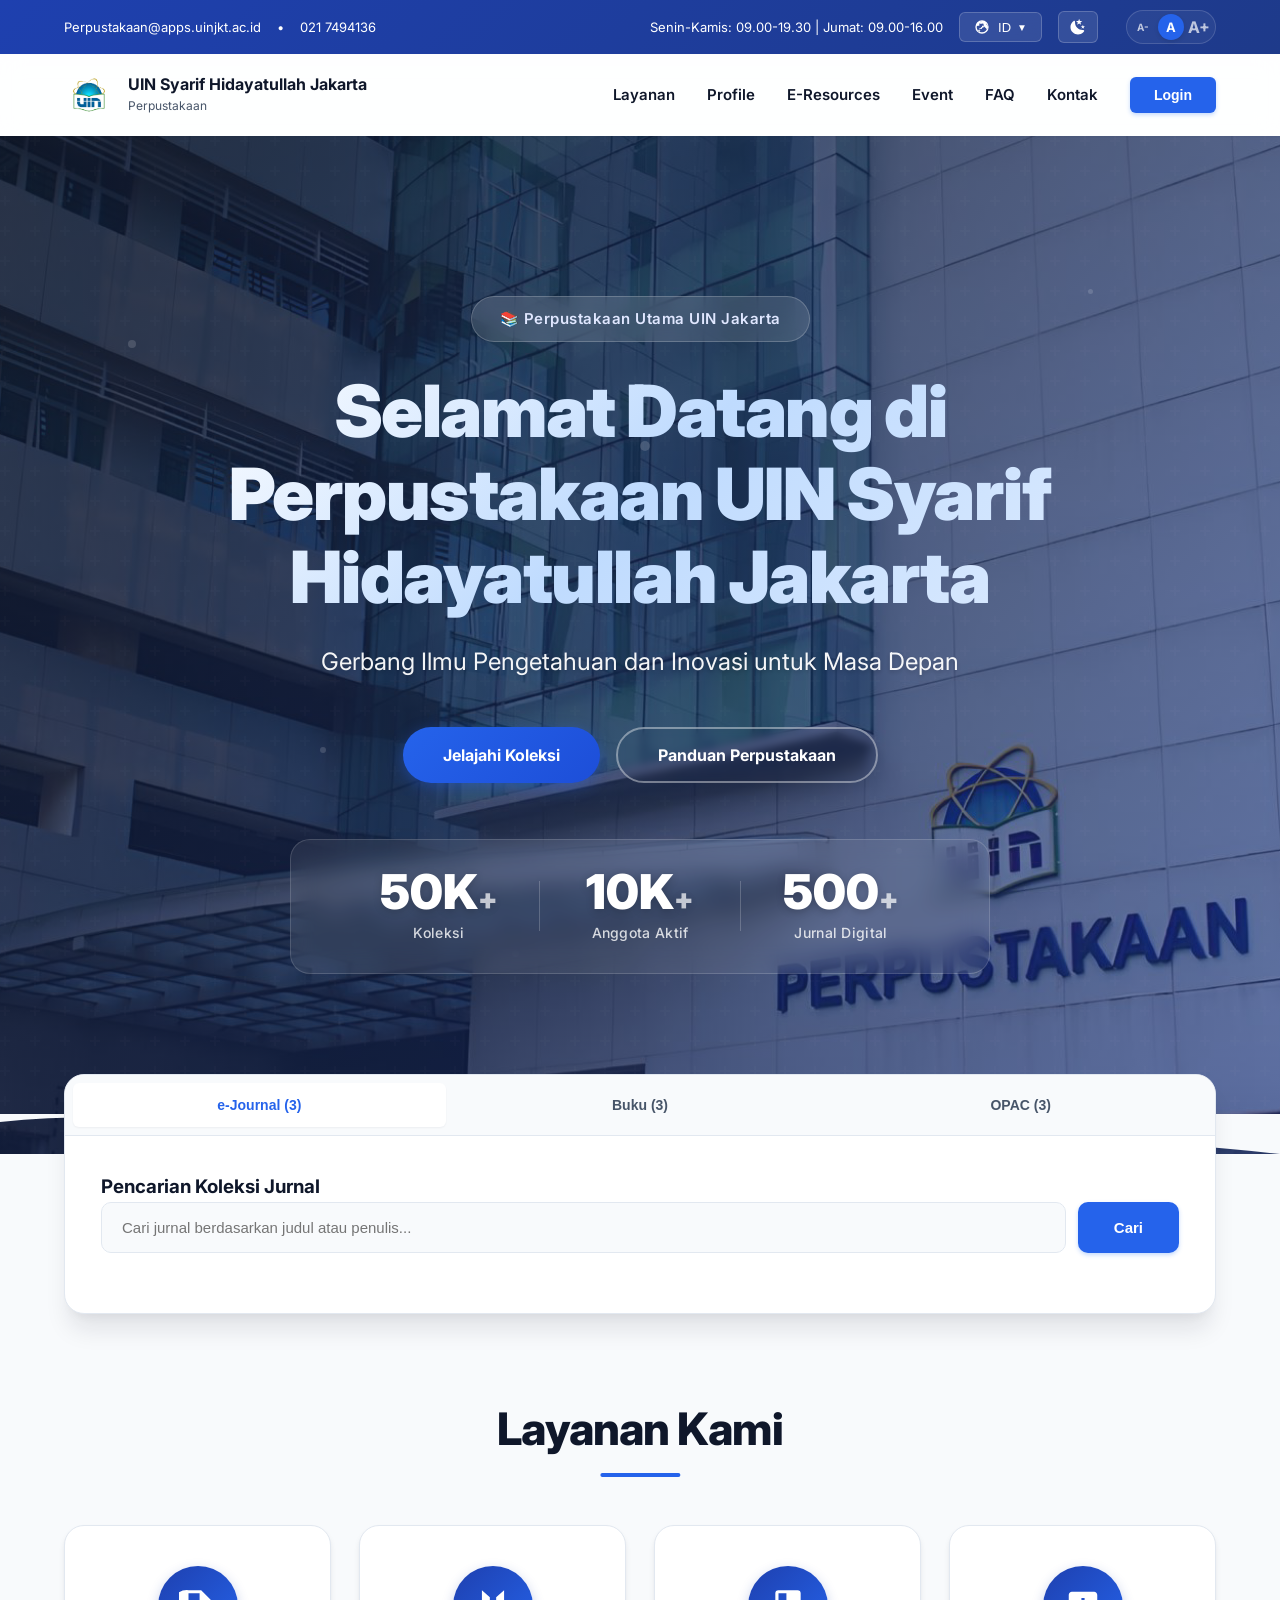
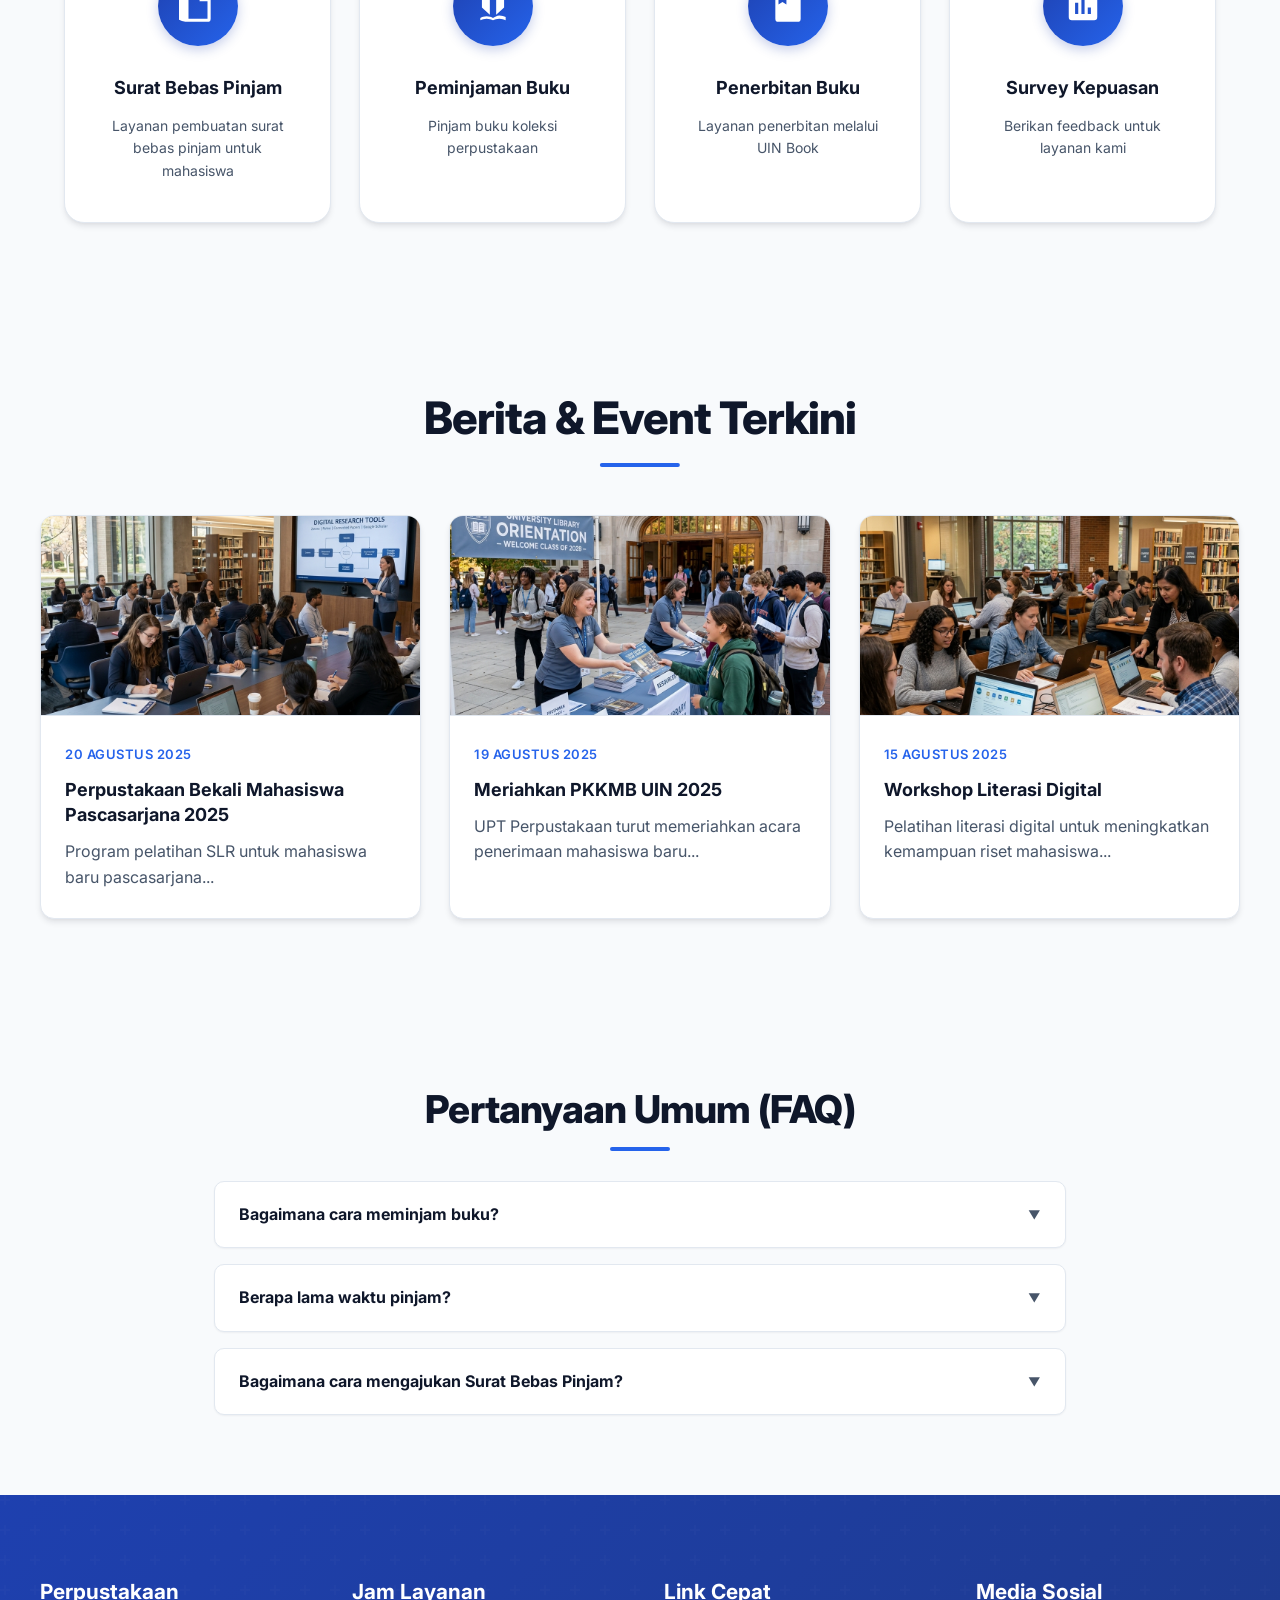
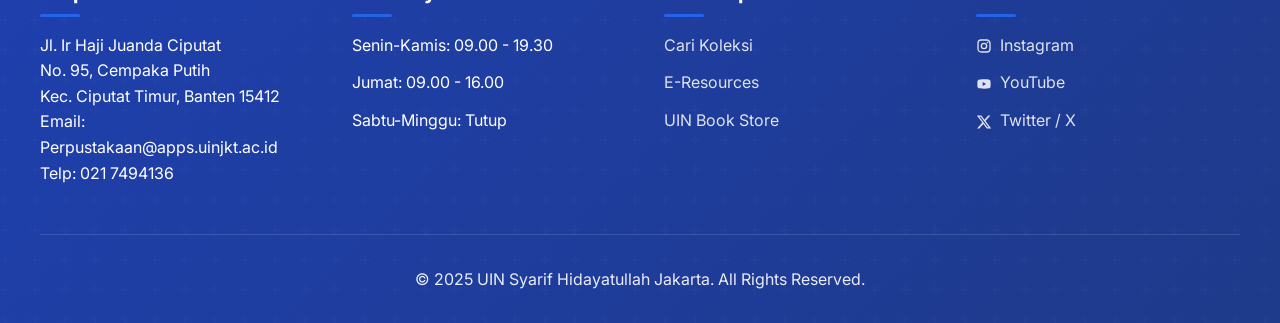
==== commit de638144: "Update: Meningkatkan estetika hero section, optimasi responsivitas di semua perangkat, dan perbaikan" ====
--- a/index.html
+++ b/index.html
@@ -3,6 +3,15 @@
 <head>
     <meta charset="UTF-8">
     <meta name="viewport" content="width=device-width, initial-scale=1.0">
+    <meta name="description" content="Perpustakaan Utama UIN Syarif Hidayatullah Jakarta — pusat literasi, riset digital, dan akses koleksi buku, jurnal, serta e-resources terpadu.">
+    <meta name="author" content="UIN Syarif Hidayatullah Jakarta">
+    <meta name="theme-color" content="#1e40af">
+    <meta property="og:title" content="Perpustakaan UIN Syarif Hidayatullah Jakarta">
+    <meta property="og:description" content="Pusat literasi dan riset digital — akses koleksi buku, jurnal, dan e-resources terpadu.">
+    <meta property="og:type" content="website">
+    <link rel="preconnect" href="https://fonts.googleapis.com">
+    <link rel="preconnect" href="https://fonts.gstatic.com" crossorigin>
+    <link href="https://fonts.googleapis.com/css2?family=Inter:wght@400;500;600;700;800;900&display=swap" rel="stylesheet">
     <link rel="stylesheet" href="style.css">
     <script src="script.js" defer></script>
     <title>Perpustakaan UIN Syarif Hidayatullah Jakarta</title>
@@ -83,9 +92,38 @@
     <!-- Hero Section -->
     <section class="hero">
         <div class="hero-overlay"></div>
+        <div class="hero-particles" aria-hidden="true">
+            <div class="particle"></div>
+            <div class="particle"></div>
+            <div class="particle"></div>
+            <div class="particle"></div>
+            <div class="particle"></div>
+            <div class="particle"></div>
+        </div>
         <div class="container">
-            <h1 data-lang-key="hero_title">Pusat Literasi & Riset Digital</h1>
-            <p data-lang-key="hero_subtitle">Mengintegrasikan keilmuan, keislaman, dan keindonesiaan dalam satu akses terpadu.</p>
+            <div class="hero-badge" data-lang-key="hero_badge">📚 Perpustakaan Utama UIN Jakarta</div>
+            <h1 data-lang-key="hero_title">Selamat Datang di Perpustakaan UIN Syarif Hidayatullah Jakarta</h1>
+            <p data-lang-key="hero_subtitle">Gerbang Ilmu Pengetahuan dan Inovasi untuk Masa Depan</p>
+            <div class="hero-cta">
+                <button class="btn-hero-primary" onclick="scrollToSection('search-section')" data-lang-key="hero_cta_explore">Jelajahi Koleksi</button>
+                <button class="btn-hero-secondary" onclick="openModal('profile')" data-lang-key="hero_cta_guide">Panduan Perpustakaan</button>
+            </div>
+            <div class="hero-stats">
+                <div class="hero-stat-item">
+                    <div class="hero-stat-number" data-count="50000">0</div>
+                    <div class="hero-stat-label" data-lang-key="hero_stat_collection">Koleksi</div>
+                </div>
+                <div class="hero-stat-divider"></div>
+                <div class="hero-stat-item">
+                    <div class="hero-stat-number" data-count="10000">0</div>
+                    <div class="hero-stat-label" data-lang-key="hero_stat_members">Anggota Aktif</div>
+                </div>
+                <div class="hero-stat-divider"></div>
+                <div class="hero-stat-item">
+                    <div class="hero-stat-number" data-count="500">0</div>
+                    <div class="hero-stat-label" data-lang-key="hero_stat_journals">Jurnal Digital</div>
+                </div>
+            </div>
         </div>
         <!-- Shape Divider Wave -->
         <div class="hero-wave">
@@ -444,9 +482,9 @@
             <div class="footer-section">
                 <h3 data-lang-key="footer_social_media">Media Sosial</h3>
                 <ul>
-                    <li><a href="https://www.instagram.com/uinjktofficial/" target="_blank">Instagram</a></li>
-                    <li><a href="https://www.youtube.com/@uinjktofficial/featured" target="_blank">YouTube</a></li>
-                    <li><a href="https://x.com/uinjktofficial" target="_blank">Twitter</a></li>
+                    <li><a href="https://www.instagram.com/uinjktofficial/" target="_blank" rel="noopener noreferrer"><svg viewBox="0 0 24 24" width="16" height="16" fill="currentColor" style="vertical-align: middle; margin-right: 8px;"><path d="M7.8,2H16.2C19.4,2 22,4.6 22,7.8V16.2A5.8,5.8 0 0,1 16.2,22H7.8C4.6,22 2,19.4 2,16.2V7.8A5.8,5.8 0 0,1 7.8,2M7.6,4A3.6,3.6 0 0,0 4,7.6V16.4C4,18.39 5.61,20 7.6,20H16.4A3.6,3.6 0 0,0 20,16.4V7.6C20,5.61 18.39,4 16.4,4H7.6M17.25,5.5A1.25,1.25 0 0,1 18.5,6.75A1.25,1.25 0 0,1 17.25,8A1.25,1.25 0 0,1 16,6.75A1.25,1.25 0 0,1 17.25,5.5M12,7A5,5 0 0,1 17,12A5,5 0 0,1 12,17A5,5 0 0,1 7,12A5,5 0 0,1 12,7M12,9A3,3 0 0,0 9,12A3,3 0 0,0 12,15A3,3 0 0,0 15,12A3,3 0 0,0 12,9Z"/></svg>Instagram</a></li>
+                    <li><a href="https://www.youtube.com/@uinjktofficial/featured" target="_blank" rel="noopener noreferrer"><svg viewBox="0 0 24 24" width="16" height="16" fill="currentColor" style="vertical-align: middle; margin-right: 8px;"><path d="M10,15L15.19,12L10,9V15M21.56,7.17C21.69,7.64 21.78,8.27 21.84,9.07C21.91,9.87 21.94,10.56 21.94,11.16L22,12C22,14.19 21.84,15.8 21.56,16.83C21.31,17.73 20.73,18.31 19.83,18.56C19.36,18.69 18.5,18.78 17.18,18.84C15.88,18.91 14.69,18.94 13.59,18.94L12,19C7.81,19 5.2,18.84 4.17,18.56C3.27,18.31 2.69,17.73 2.44,16.83C2.31,16.36 2.22,15.73 2.16,14.93C2.09,14.13 2.06,13.44 2.06,12.84L2,12C2,9.81 2.16,8.2 2.44,7.17C2.69,6.27 3.27,5.69 4.17,5.44C4.64,5.31 5.5,5.22 6.82,5.16C8.12,5.09 9.31,5.06 10.41,5.06L12,5C16.19,5 18.8,5.16 19.83,5.44C20.73,5.69 21.31,6.27 21.56,7.17Z"/></svg>YouTube</a></li>
+                    <li><a href="https://x.com/uinjktofficial" target="_blank" rel="noopener noreferrer"><svg viewBox="0 0 24 24" width="16" height="16" fill="currentColor" style="vertical-align: middle; margin-right: 8px;"><path d="M18.244 2.25h3.308l-7.227 8.26 8.502 11.24H16.17l-5.214-6.817L4.99 21.75H1.68l7.73-8.835L1.254 2.25H8.08l4.713 6.231zm-1.161 17.52h1.833L7.084 4.126H5.117z"/></svg>Twitter / X</a></li>
                 </ul>
             </div>
         </div>
--- a/style.css
+++ b/style.css
@@ -12,14 +12,14 @@
     --primary-blue: #1e40af;       /* Deep corporate blue (Blue 800) */
     --secondary-blue: #2563eb;     /* Professional accent blue (Blue 600) */
     --accent-blue-light: #eff6ff;  /* Soft blue background tint (Blue 50) */
-    --accent-orange: #2563eb;      /* Fallback accent */
+    --accent-alt: #2563eb;          /* Alternative accent */
     --border-color: #e2e8f0;       /* Slate 200 - clean border */
     
     /* Neutral colors */
     --bg: #f8fafc;                 /* Very light slate background (Slate 50) */
     --card: #ffffff;               /* Solid white for cards/panels */
     --text-dark: #0f172a;          /* Soft dark slate text (Slate 900) */
-    --muted: #64748b;              /* Slate 500 for secondary text */
+    --muted: #475569;              /* Slate 600 for secondary text - WCAG AA compliant */
     
     /* Semantic colors - blue theme but highly readable and distinct */
     --success: #0d9488;            /* Soft teal/emerald - readable success */
@@ -55,7 +55,7 @@
     --muted: #94a3b8;              /* Soft dark text (Slate 400) */
     
     --accent-blue-light: #1e293b;  /* Dark slate blue accent tint */
-    --accent-orange: #60a5fa;
+    --accent-alt: #60a5fa;
     --primary-blue: #3b82f6;       /* Bright blue in dark mode (Blue 500) */
     --secondary-blue: #60a5fa;     /* Light blue accent in dark mode (Blue 400) */
     
@@ -400,18 +400,22 @@
 }
 
 /* ============================================================
-   SECTION 4: HERO & SEARCH SYSTEM - TANPA OVERLAY WARNA
+   SECTION 4: HERO & SEARCH SYSTEM
    ============================================================ */
 .hero {
     background: url(./Perpus\ Wallpaper.png) no-repeat center center;
     background-size: cover;
     color: #fff;
-    padding: 120px 24px 140px;
+    padding: 160px 24px 180px;
     position: relative;
     overflow: hidden;
-}
-
-/* Hanya efek gelap tipis untuk keterbacaan teks */
+    min-height: 70vh;
+    display: flex;
+    align-items: center;
+    justify-content: center;
+}
+
+/* Dark overlay for text readability */
 .hero::before {
     content: '';
     position: absolute;
@@ -419,7 +423,7 @@
     left: 0;
     right: 0;
     bottom: 0;
-    background: rgba(0, 0, 0, 0.3);
+    background: linear-gradient(135deg, rgba(15, 23, 42, 0.82) 0%, rgba(30, 58, 138, 0.55) 100%);
     z-index: 1;
 }
 
@@ -435,6 +439,40 @@
     z-index: 2;
 }
 
+/* Floating Particles */
+.hero-particles {
+    position: absolute;
+    top: 0;
+    left: 0;
+    right: 0;
+    bottom: 0;
+    z-index: 2;
+    pointer-events: none;
+}
+
+.particle {
+    position: absolute;
+    width: 6px;
+    height: 6px;
+    background: rgba(255, 255, 255, 0.15);
+    border-radius: 50%;
+    animation: floatParticle 12s infinite ease-in-out;
+}
+
+.particle:nth-child(1) { left: 10%; top: 20%; animation-delay: 0s; animation-duration: 14s; width: 8px; height: 8px; }
+.particle:nth-child(2) { left: 25%; top: 60%; animation-delay: 2s; animation-duration: 10s; }
+.particle:nth-child(3) { left: 50%; top: 30%; animation-delay: 4s; animation-duration: 16s; width: 10px; height: 10px; }
+.particle:nth-child(4) { left: 70%; top: 70%; animation-delay: 1s; animation-duration: 12s; }
+.particle:nth-child(5) { left: 85%; top: 15%; animation-delay: 3s; animation-duration: 18s; width: 5px; height: 5px; }
+.particle:nth-child(6) { left: 40%; top: 80%; animation-delay: 5s; animation-duration: 11s; width: 7px; height: 7px; }
+
+@keyframes floatParticle {
+    0%, 100% { transform: translate(0, 0) scale(1); opacity: 0.15; }
+    25% { transform: translate(30px, -40px) scale(1.2); opacity: 0.3; }
+    50% { transform: translate(-20px, -80px) scale(0.8); opacity: 0.2; }
+    75% { transform: translate(40px, -30px) scale(1.1); opacity: 0.25; }
+}
+
 .hero .container {
     max-width: 1200px;
     margin: 0 auto;
@@ -443,32 +481,177 @@
     z-index: 3;
 }
 
-/*.hero h1 {
-    font-size: clamp(2.5rem, 5vw, 4rem);
+/* Hero Badge */
+.hero-badge {
+    display: inline-block;
+    background: rgba(255, 255, 255, 0.12);
+    backdrop-filter: blur(10px);
+    -webkit-backdrop-filter: blur(10px);
+    border: 1px solid rgba(255, 255, 255, 0.2);
+    border-radius: 50px;
+    padding: 10px 28px;
+    font-size: 15px;
+    font-weight: 600;
+    letter-spacing: 0.5px;
+    margin-bottom: 28px;
+    animation: fadeInUp 0.6s ease-out;
+    color: #e0e7ff;
+}
+
+.hero h1 {
+    font-size: clamp(2.8rem, 6vw, 4.5rem);
     margin-bottom: 24px;
     font-weight: 900;
     letter-spacing: -0.02em;
-    animation: fadeInUp 0.8s ease-out;
-    text-shadow: 0 2px 8px rgba(0, 0, 0, 0.3);
-}*/
-.hero h1 {
-    font-size: clamp(2.5rem, 5vw, 4rem);
-    margin-bottom: 24px;
-    font-weight: 900;
-    letter-spacing: -0.02em;
-    animation: fadeInUp 0.8s ease-out;
-    background: linear-gradient(135deg, #ffffff 0%, #dbeafe 100%);
+    line-height: 1.15;
+    animation: fadeInUp 0.8s ease-out 0.15s backwards;
+    background: linear-gradient(135deg, #ffffff 0%, #bfdbfe 50%, #dbeafe 100%);
     -webkit-background-clip: text;
     -webkit-text-fill-color: transparent;
+    background-clip: text;
+    max-width: 900px;
+    margin-left: auto;
+    margin-right: auto;
 }
 
 .hero p {
-    font-size: clamp(1.1rem, 2vw, 1.4rem);
-    margin-bottom: 40px;
+    font-size: clamp(1.15rem, 2.2vw, 1.5rem);
+    margin-bottom: 44px;
     opacity: 0.95;
-    animation: fadeInUp 0.8s ease-out 0.2s backwards;
+    animation: fadeInUp 0.8s ease-out 0.3s backwards;
     text-shadow: 0 2px 4px rgba(0, 0, 0, 0.2);
     font-weight: 400;
+    max-width: 700px;
+    margin-left: auto;
+    margin-right: auto;
+    line-height: 1.7;
+}
+
+/* Hero CTA Buttons */
+.hero-cta {
+    display: flex;
+    gap: 16px;
+    justify-content: center;
+    flex-wrap: wrap;
+    margin-bottom: 56px;
+    animation: fadeInUp 0.8s ease-out 0.45s backwards;
+}
+
+.btn-hero-primary {
+    padding: 16px 40px;
+    background: linear-gradient(135deg, #2563eb 0%, #1d4ed8 100%);
+    color: #fff;
+    border: none;
+    border-radius: 50px;
+    font-size: 16px;
+    font-weight: 700;
+    cursor: pointer;
+    transition: all 0.3s cubic-bezier(0.4, 0, 0.2, 1);
+    box-shadow: 0 4px 15px rgba(37, 99, 235, 0.4), 0 0 0 0 rgba(37, 99, 235, 0);
+    position: relative;
+    overflow: hidden;
+    font-family: inherit;
+}
+
+.btn-hero-primary::before {
+    content: '';
+    position: absolute;
+    top: 0;
+    left: -100%;
+    width: 100%;
+    height: 100%;
+    background: linear-gradient(90deg, transparent, rgba(255,255,255,0.2), transparent);
+    transition: left 0.5s ease;
+}
+
+.btn-hero-primary:hover {
+    transform: translateY(-3px);
+    box-shadow: 0 8px 25px rgba(37, 99, 235, 0.5), 0 0 0 4px rgba(37, 99, 235, 0.15);
+}
+
+.btn-hero-primary:hover::before {
+    left: 100%;
+}
+
+.btn-hero-primary:active {
+    transform: translateY(-1px);
+}
+
+.btn-hero-secondary {
+    padding: 16px 40px;
+    background: transparent;
+    color: #fff;
+    border: 2px solid rgba(255, 255, 255, 0.4);
+    border-radius: 50px;
+    font-size: 16px;
+    font-weight: 700;
+    cursor: pointer;
+    transition: all 0.3s cubic-bezier(0.4, 0, 0.2, 1);
+    backdrop-filter: blur(4px);
+    font-family: inherit;
+}
+
+.btn-hero-secondary:hover {
+    background: rgba(255, 255, 255, 0.12);
+    border-color: rgba(255, 255, 255, 0.7);
+    transform: translateY(-3px);
+    box-shadow: 0 4px 15px rgba(255, 255, 255, 0.1);
+}
+
+.btn-hero-secondary:active {
+    transform: translateY(-1px);
+}
+
+/* Hero Stats Counter */
+.hero-stats {
+    display: flex;
+    justify-content: center;
+    align-items: center;
+    gap: 0;
+    animation: fadeInUp 0.8s ease-out 0.6s backwards;
+    background: rgba(255, 255, 255, 0.08);
+    backdrop-filter: blur(12px);
+    -webkit-backdrop-filter: blur(12px);
+    border: 1px solid rgba(255, 255, 255, 0.15);
+    border-radius: 20px;
+    padding: 28px 48px;
+    max-width: 700px;
+    margin: 0 auto;
+}
+
+.hero-stat-item {
+    text-align: center;
+    flex: 1;
+    padding: 0 24px;
+}
+
+.hero-stat-number {
+    font-size: clamp(2rem, 4vw, 3rem);
+    font-weight: 900;
+    color: #fff;
+    line-height: 1;
+    margin-bottom: 6px;
+    text-shadow: 0 2px 8px rgba(0, 0, 0, 0.2);
+}
+
+.hero-stat-number::after {
+    content: '+';
+    font-size: 0.6em;
+    opacity: 0.7;
+}
+
+.hero-stat-label {
+    font-size: 14px;
+    color: rgba(255, 255, 255, 0.8);
+    font-weight: 500;
+    letter-spacing: 0.3px;
+}
+
+.hero-stat-divider {
+    width: 1px;
+    height: 50px;
+    background: rgba(255, 255, 255, 0.2);
+    flex-shrink: 0;
 }
 
 @keyframes fadeInUp {
@@ -480,6 +663,12 @@
         opacity: 1;
         transform: translateY(0);
     }
+}
+
+/* Counter Animation */
+@keyframes countUp {
+    from { opacity: 0; transform: translateY(10px); }
+    to { opacity: 1; transform: translateY(0); }
 }
 
 .search-section {
@@ -814,7 +1003,7 @@
 
 .news-icon {
     width: 100%;
-    height: 140px;
+    height: 200px;
     background: var(--accent-blue-light);
     display: flex;
     align-items: center;
@@ -2300,6 +2489,8 @@
 /* ============================================================
    SECTION 16: RESPONSIVE DESIGN
    ============================================================ */
+
+/* ---- Tablet & Small Laptop (max-width: 968px) ---- */
 @media (max-width: 968px) {
     .mobile-menu-toggle {
         display: flex;
@@ -2355,15 +2546,50 @@
     }
 
     .hero {
-        padding: 80px 20px 100px;
+        padding: 120px 20px 140px;
+        min-height: 60vh;
     }
 
     .hero h1 {
-        font-size: 2rem;
+        font-size: clamp(2.2rem, 5vw, 3rem);
     }
 
     .hero p {
-        font-size: 1rem;
+        font-size: 1.1rem;
+        margin-bottom: 36px;
+    }
+
+    .hero-badge {
+        font-size: 14px;
+        padding: 8px 22px;
+        margin-bottom: 22px;
+    }
+
+    .hero-cta {
+        margin-bottom: 44px;
+    }
+
+    .btn-hero-primary,
+    .btn-hero-secondary {
+        padding: 14px 32px;
+        font-size: 15px;
+    }
+
+    .hero-stats {
+        padding: 24px 32px;
+        max-width: 600px;
+    }
+
+    .hero-stat-number {
+        font-size: clamp(1.6rem, 3.5vw, 2.2rem);
+    }
+
+    .hero-stat-label {
+        font-size: 13px;
+    }
+
+    .hero-stat-divider {
+        height: 40px;
     }
 
     .search-section {
@@ -2431,7 +2657,7 @@
     }
 
     .service-grid {
-        grid-template-columns: 1fr;
+        grid-template-columns: repeat(2, 1fr);
     }
 
     .news-grid {
@@ -2439,7 +2665,7 @@
     }
 
     .footer-container {
-        grid-template-columns: 1fr;
+        grid-template-columns: repeat(2, 1fr);
         gap: 32px;
     }
 
@@ -2461,6 +2687,87 @@
     }
 }
 
+/* ---- Tablet Portrait (max-width: 768px) ---- */
+@media (max-width: 768px) {
+    .hero {
+        padding: 100px 20px 120px;
+        min-height: 55vh;
+    }
+
+    .hero h1 {
+        font-size: clamp(2rem, 5vw, 2.6rem);
+    }
+
+    .hero p {
+        font-size: 1.05rem;
+        margin-bottom: 32px;
+    }
+
+    .hero-badge {
+        font-size: 13px;
+        padding: 8px 20px;
+    }
+
+    .hero-cta {
+        flex-direction: column;
+        align-items: center;
+        margin-bottom: 36px;
+        gap: 12px;
+    }
+
+    .btn-hero-primary,
+    .btn-hero-secondary {
+        width: 100%;
+        max-width: 320px;
+        padding: 14px 28px;
+        font-size: 15px;
+    }
+
+    .hero-stats {
+        padding: 20px 24px;
+        border-radius: 16px;
+    }
+
+    .hero-stat-number {
+        font-size: clamp(1.5rem, 3vw, 2rem);
+    }
+
+    .hero-stat-label {
+        font-size: 12px;
+    }
+
+    .hero-stat-item {
+        padding: 0 16px;
+    }
+
+    .hero-stat-divider {
+        height: 36px;
+    }
+
+    .service-grid {
+        grid-template-columns: 1fr;
+    }
+
+    .footer-container {
+        grid-template-columns: 1fr;
+        gap: 32px;
+    }
+
+    .news-icon {
+        height: 180px;
+    }
+
+    .sub-tabs {
+        gap: 4px;
+    }
+
+    .sub-tab-btn {
+        padding: 10px 14px;
+        font-size: 13px;
+    }
+}
+
+/* ---- Mobile (max-width: 480px) ---- */
 @media (max-width: 480px) {
     .top-bar .container {
         flex-direction: column;
@@ -2473,6 +2780,14 @@
         justify-content: center;
     }
 
+    .top-info span:nth-child(2) {
+        display: none;
+    }
+
+    .top-schedule {
+        display: none;
+    }
+
     nav {
         padding: 12px 16px;
     }
@@ -2481,16 +2796,69 @@
         width: 40px;
     }
 
-    .logo-section > div > div:first-child {
+    .logo-title {
         font-size: 14px;
     }
 
-    .logo-section > div > div:last-child {
+    .logo-subtitle {
         font-size: 11px;
     }
 
     .hero {
-        padding: 60px 16px 80px;
+        padding: 90px 16px 110px;
+        min-height: 50vh;
+    }
+
+    .hero h1 {
+        font-size: clamp(1.8rem, 7vw, 2.2rem);
+        line-height: 1.2;
+    }
+
+    .hero p {
+        font-size: 1rem;
+        margin-bottom: 28px;
+        line-height: 1.6;
+    }
+
+    .hero-badge {
+        font-size: 12px;
+        padding: 7px 18px;
+        margin-bottom: 18px;
+    }
+
+    .hero-cta {
+        margin-bottom: 32px;
+    }
+
+    .btn-hero-primary,
+    .btn-hero-secondary {
+        width: 100%;
+        max-width: 100%;
+        padding: 14px 24px;
+        font-size: 14px;
+    }
+
+    .hero-stats {
+        padding: 18px 16px;
+        border-radius: 14px;
+        max-width: 100%;
+    }
+
+    .hero-stat-number {
+        font-size: clamp(1.3rem, 5vw, 1.8rem);
+    }
+
+    .hero-stat-label {
+        font-size: 11px;
+        letter-spacing: 0;
+    }
+
+    .hero-stat-item {
+        padding: 0 12px;
+    }
+
+    .hero-stat-divider {
+        height: 32px;
     }
 
     .search-section {
@@ -2498,13 +2866,126 @@
         margin: -50px auto 32px;
     }
 
-    .quick-access,
+    .quick-access {
+        margin: 60px auto;
+        padding: 0 16px;
+    }
+
     .news-section {
         padding: 60px 16px;
     }
 
+    .news-icon {
+        height: 160px;
+    }
+
     footer {
         padding: 60px 16px 24px;
+    }
+
+    .service-card {
+        padding: 32px 24px;
+    }
+
+    .news-content {
+        padding: 20px 18px;
+    }
+
+    .faq-section {
+        margin: 60px auto;
+        padding: 0 16px;
+    }
+
+    .faq-question {
+        padding: 16px 18px;
+        font-size: 15px;
+    }
+
+    .modal-content {
+        padding: 24px 16px;
+        border-radius: var(--radius-lg);
+    }
+
+    .modal-header {
+        margin-bottom: 20px;
+        padding-bottom: 16px;
+    }
+
+    .modal-header h2 {
+        font-size: 1.2rem;
+    }
+
+    .tab-content {
+        padding: 20px 16px;
+    }
+
+    .accessibility-controls-capsule {
+        margin-left: 8px;
+    }
+}
+
+/* ---- Small Mobile (max-width: 360px) ---- */
+@media (max-width: 360px) {
+    .hero {
+        padding: 80px 12px 100px;
+        min-height: auto;
+    }
+
+    .hero h1 {
+        font-size: 1.6rem;
+    }
+
+    .hero p {
+        font-size: 0.95rem;
+    }
+
+    .hero-badge {
+        font-size: 11px;
+        padding: 6px 14px;
+    }
+
+    .hero-stats {
+        flex-direction: column;
+        gap: 16px;
+        padding: 20px 16px;
+    }
+
+    .hero-stat-divider {
+        width: 60px;
+        height: 1px;
+    }
+
+    .hero-stat-item {
+        padding: 0;
+    }
+
+    .hero-stat-number {
+        font-size: 1.5rem;
+    }
+
+    .hero-stat-label {
+        font-size: 12px;
+    }
+
+    .top-bar {
+        font-size: 11px;
+        padding: 8px 0;
+    }
+
+    .btn-hero-primary,
+    .btn-hero-secondary {
+        padding: 12px 20px;
+        font-size: 13px;
+    }
+
+    .search-section {
+        margin: -40px auto 24px;
+    }
+
+    .tab-btn {
+        flex: 1 1 100%;
+        font-size: 12px;
+        padding: 10px 12px;
     }
 }
 
@@ -2514,3 +2995,13 @@
 [data-theme=dark] footer {
     background: #080b11;
 }
+
+[data-theme=dark] .hero-badge {
+    background: rgba(255, 255, 255, 0.08);
+    border-color: rgba(255, 255, 255, 0.12);
+}
+
+[data-theme=dark] .hero-stats {
+    background: rgba(0, 0, 0, 0.3);
+    border-color: rgba(255, 255, 255, 0.1);
+}
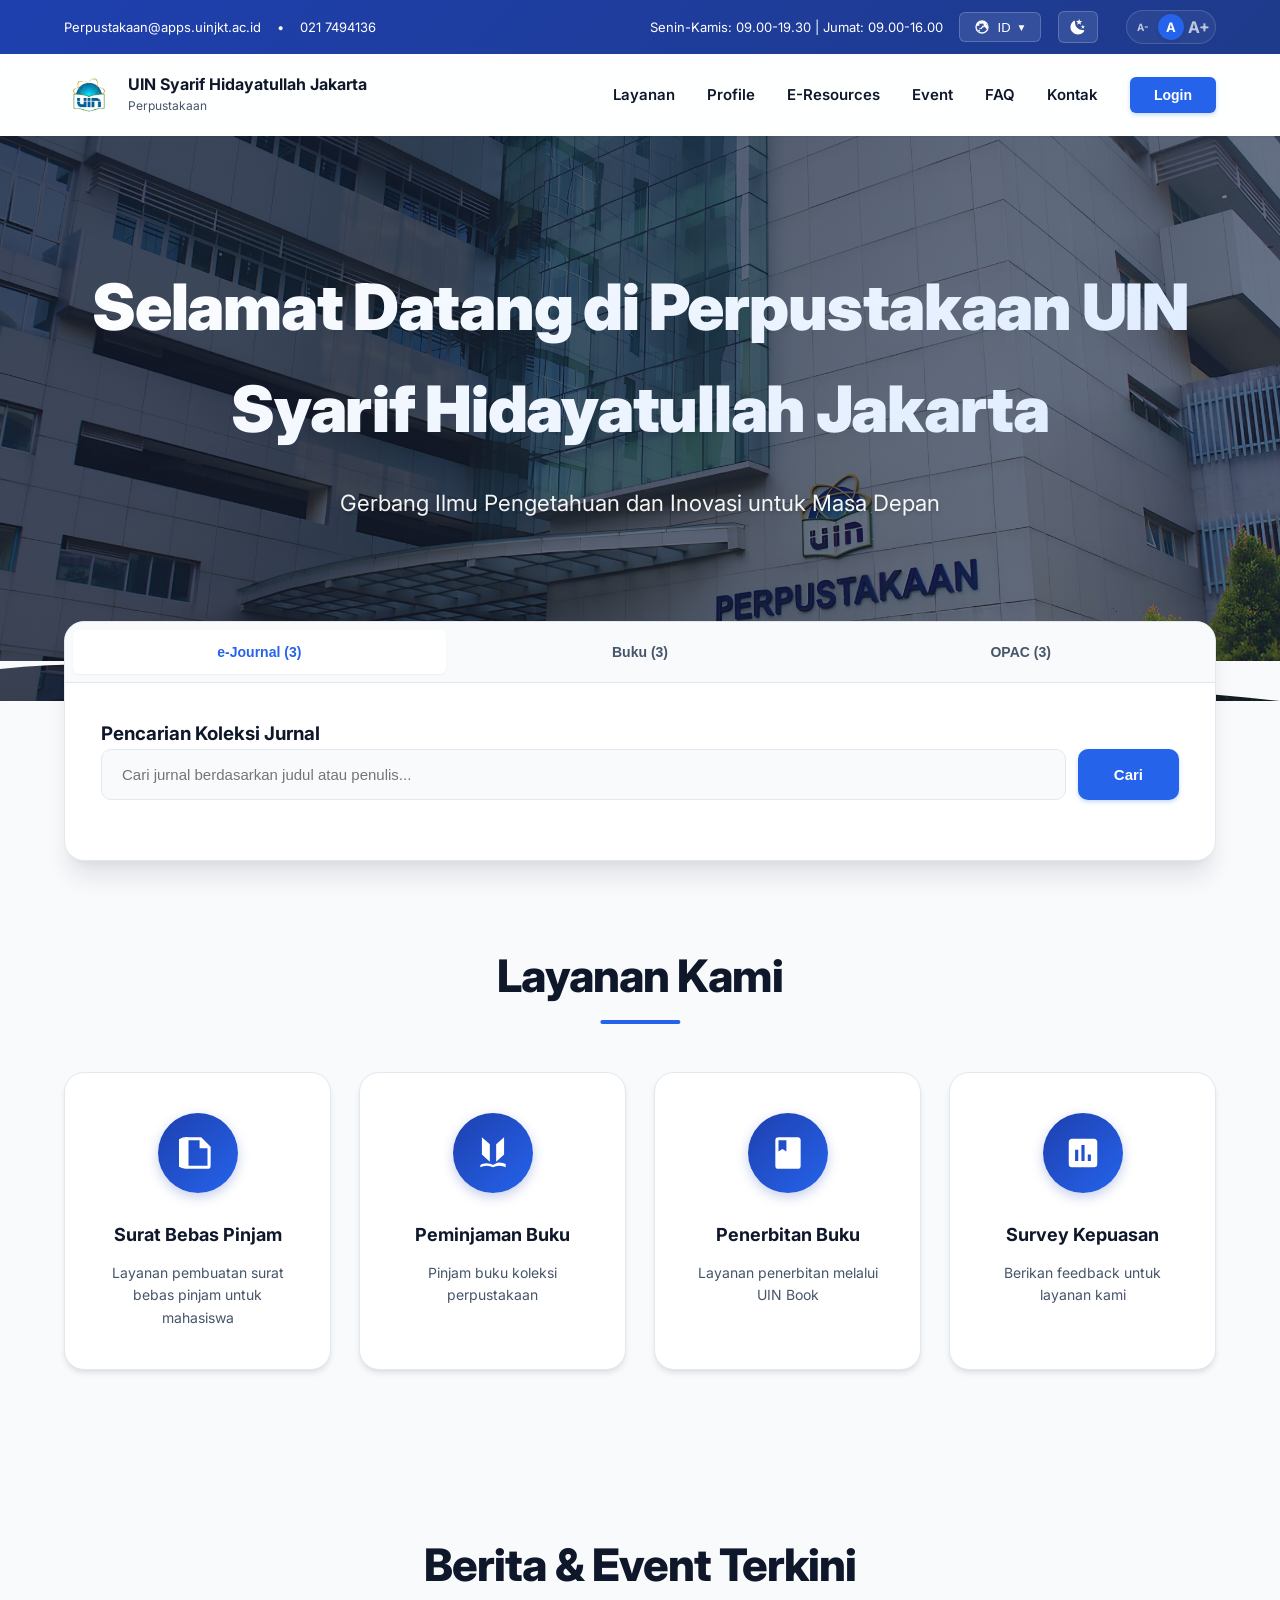
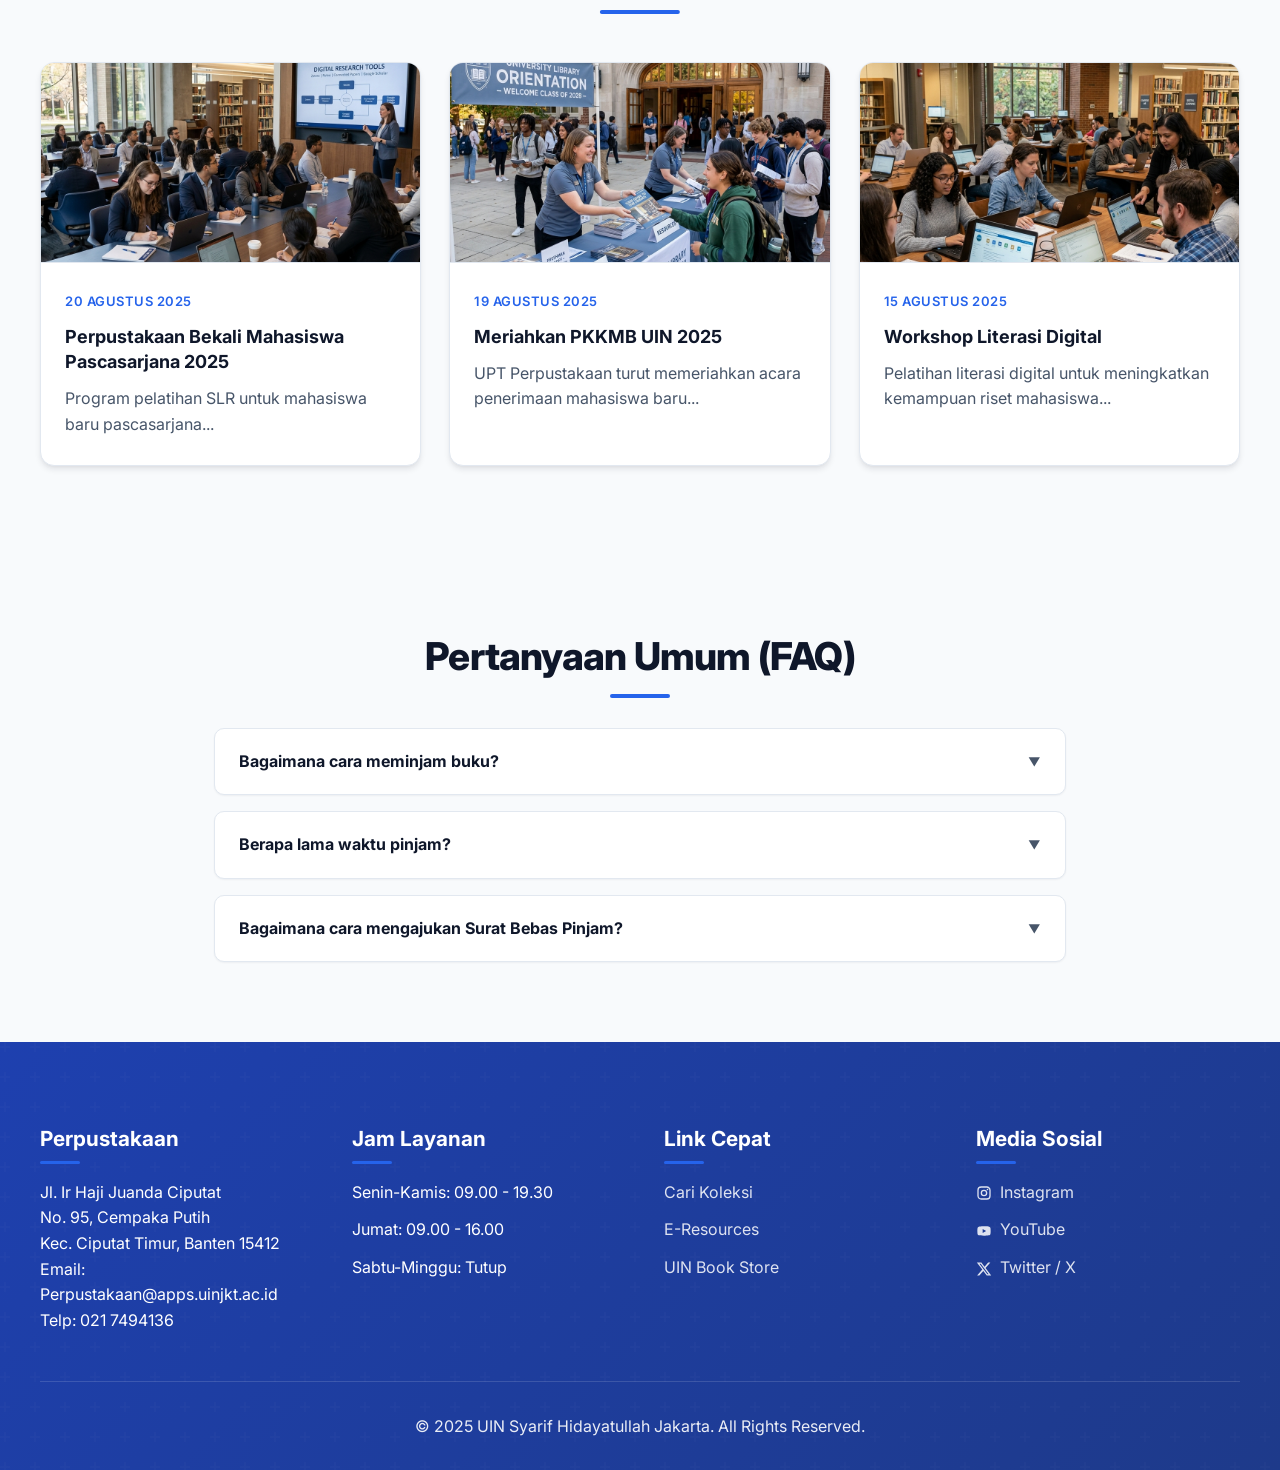
==== commit 8d08a0fe: "Revert: Menyederhanakan hero section dengan menghapus badge, cta, stats counter, dan particles agar " ====
--- a/index.html
+++ b/index.html
@@ -92,38 +92,9 @@
     <!-- Hero Section -->
     <section class="hero">
         <div class="hero-overlay"></div>
-        <div class="hero-particles" aria-hidden="true">
-            <div class="particle"></div>
-            <div class="particle"></div>
-            <div class="particle"></div>
-            <div class="particle"></div>
-            <div class="particle"></div>
-            <div class="particle"></div>
-        </div>
         <div class="container">
-            <div class="hero-badge" data-lang-key="hero_badge">📚 Perpustakaan Utama UIN Jakarta</div>
             <h1 data-lang-key="hero_title">Selamat Datang di Perpustakaan UIN Syarif Hidayatullah Jakarta</h1>
             <p data-lang-key="hero_subtitle">Gerbang Ilmu Pengetahuan dan Inovasi untuk Masa Depan</p>
-            <div class="hero-cta">
-                <button class="btn-hero-primary" onclick="scrollToSection('search-section')" data-lang-key="hero_cta_explore">Jelajahi Koleksi</button>
-                <button class="btn-hero-secondary" onclick="openModal('profile')" data-lang-key="hero_cta_guide">Panduan Perpustakaan</button>
-            </div>
-            <div class="hero-stats">
-                <div class="hero-stat-item">
-                    <div class="hero-stat-number" data-count="50000">0</div>
-                    <div class="hero-stat-label" data-lang-key="hero_stat_collection">Koleksi</div>
-                </div>
-                <div class="hero-stat-divider"></div>
-                <div class="hero-stat-item">
-                    <div class="hero-stat-number" data-count="10000">0</div>
-                    <div class="hero-stat-label" data-lang-key="hero_stat_members">Anggota Aktif</div>
-                </div>
-                <div class="hero-stat-divider"></div>
-                <div class="hero-stat-item">
-                    <div class="hero-stat-number" data-count="500">0</div>
-                    <div class="hero-stat-label" data-lang-key="hero_stat_journals">Jurnal Digital</div>
-                </div>
-            </div>
         </div>
         <!-- Shape Divider Wave -->
         <div class="hero-wave">
--- a/style.css
+++ b/style.css
@@ -406,16 +406,12 @@
     background: url(./Perpus\ Wallpaper.png) no-repeat center center;
     background-size: cover;
     color: #fff;
-    padding: 160px 24px 180px;
+    padding: 120px 24px 140px;
     position: relative;
     overflow: hidden;
-    min-height: 70vh;
-    display: flex;
-    align-items: center;
-    justify-content: center;
-}
-
-/* Dark overlay for text readability */
+}
+
+/* Hanya efek gelap tipis untuk keterbacaan teks */
 .hero::before {
     content: '';
     position: absolute;
@@ -423,54 +419,8 @@
     left: 0;
     right: 0;
     bottom: 0;
-    background: linear-gradient(135deg, rgba(15, 23, 42, 0.82) 0%, rgba(30, 58, 138, 0.55) 100%);
+    background: linear-gradient(135deg, rgba(15, 23, 42, 0.75) 0%, rgba(30, 41, 59, 0.5) 100%);
     z-index: 1;
-}
-
-.hero::after {
-    content: '';
-    position: absolute;
-    top: 0;
-    left: 0;
-    right: 0;
-    bottom: 0;
-    background: url("data:image/svg+xml,%3Csvg width='60' height='60' viewBox='0 0 60 60' xmlns='http://www.w3.org/2000/svg'%3E%3Cg fill='none' fill-rule='evenodd'%3E%3Cg fill='%23ffffff' fill-opacity='0.05'%3E%3Cpath d='M36 34v-4h-2v4h-4v2h4v4h2v-4h4v-2h-4zm0-30V0h-2v4h-4v2h4v4h2V6h4V4h-4zM6 34v-4H4v4H0v2h4v4h2v-4h4v-2H6zM6 4V0H4v4H0v2h4v4h2V6h4V4H6z'/%3E%3C/g%3E%3C/g%3E%3C/svg%3E");
-    opacity: 0.3;
-    z-index: 2;
-}
-
-/* Floating Particles */
-.hero-particles {
-    position: absolute;
-    top: 0;
-    left: 0;
-    right: 0;
-    bottom: 0;
-    z-index: 2;
-    pointer-events: none;
-}
-
-.particle {
-    position: absolute;
-    width: 6px;
-    height: 6px;
-    background: rgba(255, 255, 255, 0.15);
-    border-radius: 50%;
-    animation: floatParticle 12s infinite ease-in-out;
-}
-
-.particle:nth-child(1) { left: 10%; top: 20%; animation-delay: 0s; animation-duration: 14s; width: 8px; height: 8px; }
-.particle:nth-child(2) { left: 25%; top: 60%; animation-delay: 2s; animation-duration: 10s; }
-.particle:nth-child(3) { left: 50%; top: 30%; animation-delay: 4s; animation-duration: 16s; width: 10px; height: 10px; }
-.particle:nth-child(4) { left: 70%; top: 70%; animation-delay: 1s; animation-duration: 12s; }
-.particle:nth-child(5) { left: 85%; top: 15%; animation-delay: 3s; animation-duration: 18s; width: 5px; height: 5px; }
-.particle:nth-child(6) { left: 40%; top: 80%; animation-delay: 5s; animation-duration: 11s; width: 7px; height: 7px; }
-
-@keyframes floatParticle {
-    0%, 100% { transform: translate(0, 0) scale(1); opacity: 0.15; }
-    25% { transform: translate(30px, -40px) scale(1.2); opacity: 0.3; }
-    50% { transform: translate(-20px, -80px) scale(0.8); opacity: 0.2; }
-    75% { transform: translate(40px, -30px) scale(1.1); opacity: 0.25; }
 }
 
 .hero .container {
@@ -481,177 +431,25 @@
     z-index: 3;
 }
 
-/* Hero Badge */
-.hero-badge {
-    display: inline-block;
-    background: rgba(255, 255, 255, 0.12);
-    backdrop-filter: blur(10px);
-    -webkit-backdrop-filter: blur(10px);
-    border: 1px solid rgba(255, 255, 255, 0.2);
-    border-radius: 50px;
-    padding: 10px 28px;
-    font-size: 15px;
-    font-weight: 600;
-    letter-spacing: 0.5px;
-    margin-bottom: 28px;
-    animation: fadeInUp 0.6s ease-out;
-    color: #e0e7ff;
-}
-
 .hero h1 {
-    font-size: clamp(2.8rem, 6vw, 4.5rem);
+    font-size: clamp(2.5rem, 5vw, 4rem);
     margin-bottom: 24px;
     font-weight: 900;
     letter-spacing: -0.02em;
-    line-height: 1.15;
-    animation: fadeInUp 0.8s ease-out 0.15s backwards;
-    background: linear-gradient(135deg, #ffffff 0%, #bfdbfe 50%, #dbeafe 100%);
+    animation: fadeInUp 0.8s ease-out;
+    background: linear-gradient(135deg, #ffffff 0%, #dbeafe 100%);
     -webkit-background-clip: text;
     -webkit-text-fill-color: transparent;
     background-clip: text;
-    max-width: 900px;
-    margin-left: auto;
-    margin-right: auto;
 }
 
 .hero p {
-    font-size: clamp(1.15rem, 2.2vw, 1.5rem);
-    margin-bottom: 44px;
+    font-size: clamp(1.1rem, 2vw, 1.4rem);
+    margin-bottom: 40px;
     opacity: 0.95;
-    animation: fadeInUp 0.8s ease-out 0.3s backwards;
+    animation: fadeInUp 0.8s ease-out 0.2s backwards;
     text-shadow: 0 2px 4px rgba(0, 0, 0, 0.2);
     font-weight: 400;
-    max-width: 700px;
-    margin-left: auto;
-    margin-right: auto;
-    line-height: 1.7;
-}
-
-/* Hero CTA Buttons */
-.hero-cta {
-    display: flex;
-    gap: 16px;
-    justify-content: center;
-    flex-wrap: wrap;
-    margin-bottom: 56px;
-    animation: fadeInUp 0.8s ease-out 0.45s backwards;
-}
-
-.btn-hero-primary {
-    padding: 16px 40px;
-    background: linear-gradient(135deg, #2563eb 0%, #1d4ed8 100%);
-    color: #fff;
-    border: none;
-    border-radius: 50px;
-    font-size: 16px;
-    font-weight: 700;
-    cursor: pointer;
-    transition: all 0.3s cubic-bezier(0.4, 0, 0.2, 1);
-    box-shadow: 0 4px 15px rgba(37, 99, 235, 0.4), 0 0 0 0 rgba(37, 99, 235, 0);
-    position: relative;
-    overflow: hidden;
-    font-family: inherit;
-}
-
-.btn-hero-primary::before {
-    content: '';
-    position: absolute;
-    top: 0;
-    left: -100%;
-    width: 100%;
-    height: 100%;
-    background: linear-gradient(90deg, transparent, rgba(255,255,255,0.2), transparent);
-    transition: left 0.5s ease;
-}
-
-.btn-hero-primary:hover {
-    transform: translateY(-3px);
-    box-shadow: 0 8px 25px rgba(37, 99, 235, 0.5), 0 0 0 4px rgba(37, 99, 235, 0.15);
-}
-
-.btn-hero-primary:hover::before {
-    left: 100%;
-}
-
-.btn-hero-primary:active {
-    transform: translateY(-1px);
-}
-
-.btn-hero-secondary {
-    padding: 16px 40px;
-    background: transparent;
-    color: #fff;
-    border: 2px solid rgba(255, 255, 255, 0.4);
-    border-radius: 50px;
-    font-size: 16px;
-    font-weight: 700;
-    cursor: pointer;
-    transition: all 0.3s cubic-bezier(0.4, 0, 0.2, 1);
-    backdrop-filter: blur(4px);
-    font-family: inherit;
-}
-
-.btn-hero-secondary:hover {
-    background: rgba(255, 255, 255, 0.12);
-    border-color: rgba(255, 255, 255, 0.7);
-    transform: translateY(-3px);
-    box-shadow: 0 4px 15px rgba(255, 255, 255, 0.1);
-}
-
-.btn-hero-secondary:active {
-    transform: translateY(-1px);
-}
-
-/* Hero Stats Counter */
-.hero-stats {
-    display: flex;
-    justify-content: center;
-    align-items: center;
-    gap: 0;
-    animation: fadeInUp 0.8s ease-out 0.6s backwards;
-    background: rgba(255, 255, 255, 0.08);
-    backdrop-filter: blur(12px);
-    -webkit-backdrop-filter: blur(12px);
-    border: 1px solid rgba(255, 255, 255, 0.15);
-    border-radius: 20px;
-    padding: 28px 48px;
-    max-width: 700px;
-    margin: 0 auto;
-}
-
-.hero-stat-item {
-    text-align: center;
-    flex: 1;
-    padding: 0 24px;
-}
-
-.hero-stat-number {
-    font-size: clamp(2rem, 4vw, 3rem);
-    font-weight: 900;
-    color: #fff;
-    line-height: 1;
-    margin-bottom: 6px;
-    text-shadow: 0 2px 8px rgba(0, 0, 0, 0.2);
-}
-
-.hero-stat-number::after {
-    content: '+';
-    font-size: 0.6em;
-    opacity: 0.7;
-}
-
-.hero-stat-label {
-    font-size: 14px;
-    color: rgba(255, 255, 255, 0.8);
-    font-weight: 500;
-    letter-spacing: 0.3px;
-}
-
-.hero-stat-divider {
-    width: 1px;
-    height: 50px;
-    background: rgba(255, 255, 255, 0.2);
-    flex-shrink: 0;
 }
 
 @keyframes fadeInUp {
@@ -663,12 +461,6 @@
         opacity: 1;
         transform: translateY(0);
     }
-}
-
-/* Counter Animation */
-@keyframes countUp {
-    from { opacity: 0; transform: translateY(10px); }
-    to { opacity: 1; transform: translateY(0); }
 }
 
 .search-section {
@@ -2546,50 +2338,15 @@
     }
 
     .hero {
-        padding: 120px 20px 140px;
-        min-height: 60vh;
+        padding: 80px 20px 100px;
     }
 
     .hero h1 {
-        font-size: clamp(2.2rem, 5vw, 3rem);
+        font-size: 2rem;
     }
 
     .hero p {
-        font-size: 1.1rem;
-        margin-bottom: 36px;
-    }
-
-    .hero-badge {
-        font-size: 14px;
-        padding: 8px 22px;
-        margin-bottom: 22px;
-    }
-
-    .hero-cta {
-        margin-bottom: 44px;
-    }
-
-    .btn-hero-primary,
-    .btn-hero-secondary {
-        padding: 14px 32px;
-        font-size: 15px;
-    }
-
-    .hero-stats {
-        padding: 24px 32px;
-        max-width: 600px;
-    }
-
-    .hero-stat-number {
-        font-size: clamp(1.6rem, 3.5vw, 2.2rem);
-    }
-
-    .hero-stat-label {
-        font-size: 13px;
-    }
-
-    .hero-stat-divider {
-        height: 40px;
+        font-size: 1rem;
     }
 
     .search-section {
@@ -2690,58 +2447,15 @@
 /* ---- Tablet Portrait (max-width: 768px) ---- */
 @media (max-width: 768px) {
     .hero {
-        padding: 100px 20px 120px;
-        min-height: 55vh;
+        padding: 60px 16px 80px;
     }
 
     .hero h1 {
-        font-size: clamp(2rem, 5vw, 2.6rem);
+        font-size: 1.8rem;
     }
 
     .hero p {
-        font-size: 1.05rem;
-        margin-bottom: 32px;
-    }
-
-    .hero-badge {
-        font-size: 13px;
-        padding: 8px 20px;
-    }
-
-    .hero-cta {
-        flex-direction: column;
-        align-items: center;
-        margin-bottom: 36px;
-        gap: 12px;
-    }
-
-    .btn-hero-primary,
-    .btn-hero-secondary {
-        width: 100%;
-        max-width: 320px;
-        padding: 14px 28px;
-        font-size: 15px;
-    }
-
-    .hero-stats {
-        padding: 20px 24px;
-        border-radius: 16px;
-    }
-
-    .hero-stat-number {
-        font-size: clamp(1.5rem, 3vw, 2rem);
-    }
-
-    .hero-stat-label {
-        font-size: 12px;
-    }
-
-    .hero-stat-item {
-        padding: 0 16px;
-    }
-
-    .hero-stat-divider {
-        height: 36px;
+        font-size: 0.95rem;
     }
 
     .service-grid {
@@ -2805,60 +2519,16 @@
     }
 
     .hero {
-        padding: 90px 16px 110px;
-        min-height: 50vh;
+        padding: 50px 12px 70px;
     }
 
     .hero h1 {
-        font-size: clamp(1.8rem, 7vw, 2.2rem);
-        line-height: 1.2;
+        font-size: 1.6rem;
     }
 
     .hero p {
-        font-size: 1rem;
-        margin-bottom: 28px;
-        line-height: 1.6;
-    }
-
-    .hero-badge {
-        font-size: 12px;
-        padding: 7px 18px;
-        margin-bottom: 18px;
-    }
-
-    .hero-cta {
-        margin-bottom: 32px;
-    }
-
-    .btn-hero-primary,
-    .btn-hero-secondary {
-        width: 100%;
-        max-width: 100%;
-        padding: 14px 24px;
-        font-size: 14px;
-    }
-
-    .hero-stats {
-        padding: 18px 16px;
-        border-radius: 14px;
-        max-width: 100%;
-    }
-
-    .hero-stat-number {
-        font-size: clamp(1.3rem, 5vw, 1.8rem);
-    }
-
-    .hero-stat-label {
-        font-size: 11px;
-        letter-spacing: 0;
-    }
-
-    .hero-stat-item {
-        padding: 0 12px;
-    }
-
-    .hero-stat-divider {
-        height: 32px;
+        font-size: 0.9rem;
+        margin-bottom: 24px;
     }
 
     .search-section {
@@ -2927,55 +2597,21 @@
 /* ---- Small Mobile (max-width: 360px) ---- */
 @media (max-width: 360px) {
     .hero {
-        padding: 80px 12px 100px;
-        min-height: auto;
+        padding: 40px 10px 60px;
     }
 
     .hero h1 {
-        font-size: 1.6rem;
+        font-size: 1.4rem;
     }
 
     .hero p {
-        font-size: 0.95rem;
-    }
-
-    .hero-badge {
-        font-size: 11px;
-        padding: 6px 14px;
-    }
-
-    .hero-stats {
-        flex-direction: column;
-        gap: 16px;
-        padding: 20px 16px;
-    }
-
-    .hero-stat-divider {
-        width: 60px;
-        height: 1px;
-    }
-
-    .hero-stat-item {
-        padding: 0;
-    }
-
-    .hero-stat-number {
-        font-size: 1.5rem;
-    }
-
-    .hero-stat-label {
-        font-size: 12px;
+        font-size: 0.85rem;
+        margin-bottom: 20px;
     }
 
     .top-bar {
         font-size: 11px;
         padding: 8px 0;
-    }
-
-    .btn-hero-primary,
-    .btn-hero-secondary {
-        padding: 12px 20px;
-        font-size: 13px;
     }
 
     .search-section {
@@ -2996,12 +2632,3 @@
     background: #080b11;
 }
 
-[data-theme=dark] .hero-badge {
-    background: rgba(255, 255, 255, 0.08);
-    border-color: rgba(255, 255, 255, 0.12);
-}
-
-[data-theme=dark] .hero-stats {
-    background: rgba(0, 0, 0, 0.3);
-    border-color: rgba(255, 255, 255, 0.1);
-}
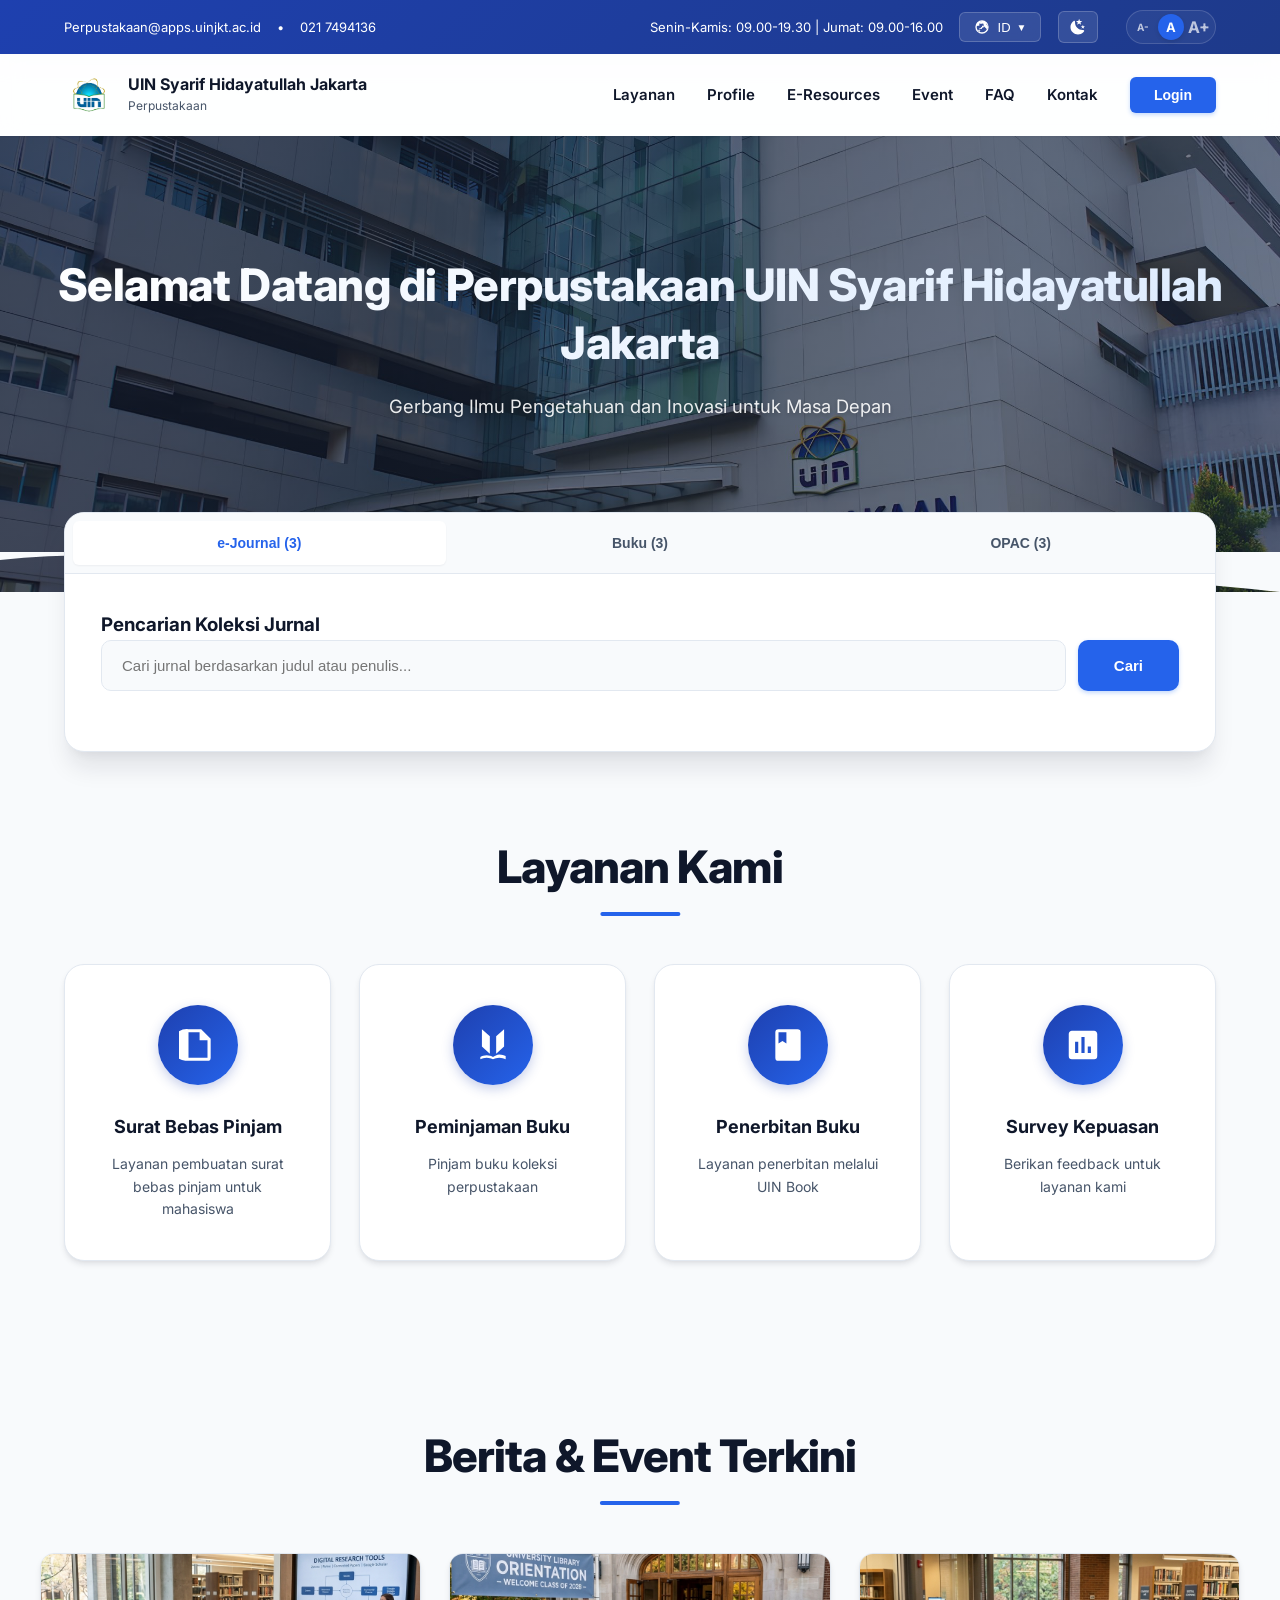
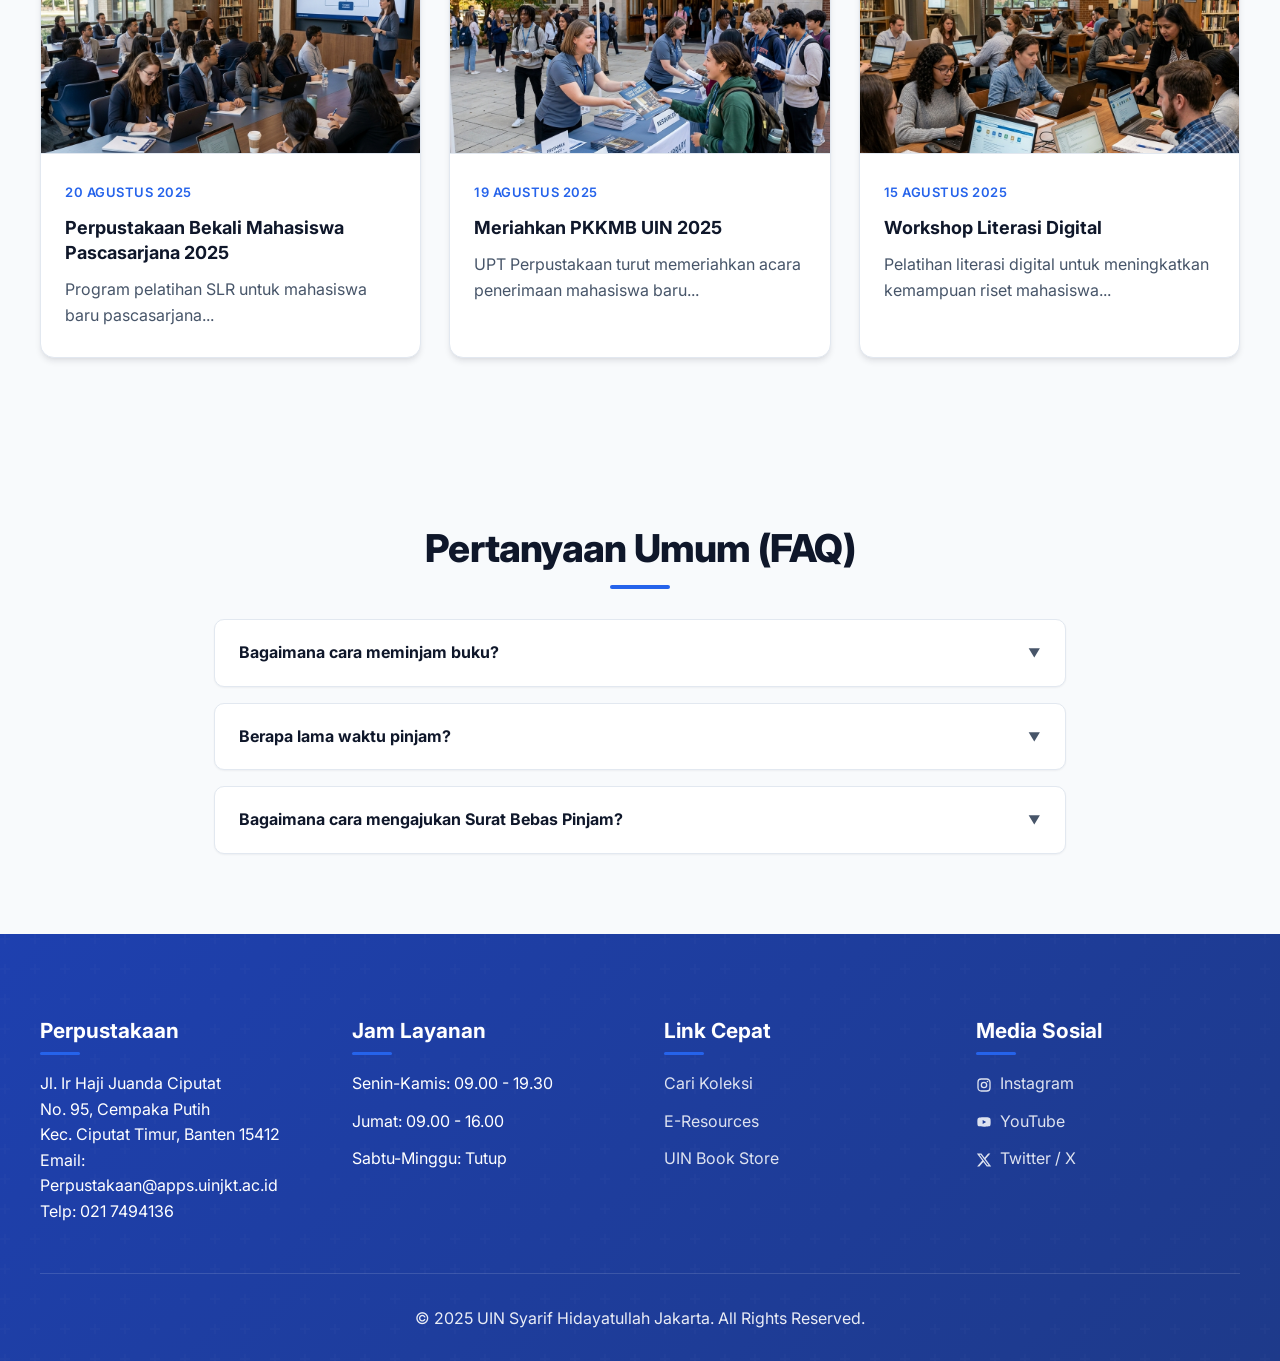
==== commit 0aa1775f: "Fix: Meningkatkan konsistensi bahasa pada sub-tab kelola data, daftar anggota, select options, dan m" ====
--- a/index.html
+++ b/index.html
@@ -165,10 +165,10 @@
                 
                 <!-- Sub-tabs bar for Kelola Data -->
                 <div class="sub-tabs" style="margin-bottom: 24px;">
-                    <button class="sub-tab-btn active" onclick="switchSubTab('daftar', this)">Daftar Koleksi</button>
-                    <button class="sub-tab-btn" onclick="switchSubTab('add-journal', this)">+ Tambah Jurnal</button>
-                    <button class="sub-tab-btn" onclick="switchSubTab('add-book', this)">+ Tambah Buku</button>
-                    <button class="sub-tab-btn" onclick="switchSubTab('add-opac', this)">+ Tambah OPAC</button>
+                    <button class="sub-tab-btn active" onclick="switchSubTab('daftar', this)" data-lang-key="manage_tab_list">Daftar Koleksi</button>
+                    <button class="sub-tab-btn" onclick="switchSubTab('add-journal', this)" data-lang-key="manage_add_journal">Tambah Jurnal</button>
+                    <button class="sub-tab-btn" onclick="switchSubTab('add-book', this)" data-lang-key="manage_add_book">Tambah Buku</button>
+                    <button class="sub-tab-btn" onclick="switchSubTab('add-opac', this)" data-lang-key="manage_add_opac">Tambah OPAC</button>
                 </div>
 
                 <!-- Sub Tab: Daftar Koleksi -->
@@ -290,8 +290,8 @@
                             <div class="form-group">
                                 <label data-lang-key="form_status">Status</label>
                                 <select name="status">
-                                    <option value="Tersedia">Tersedia</option>
-                                    <option value="Dipinjam">Dipinjam</option>
+                                    <option value="Tersedia" data-lang-key="status_available">Tersedia</option>
+                                    <option value="Dipinjam" data-lang-key="status_borrowed">Dipinjam</option>
                                 </select>
                             </div>
                             <div class="form-group">
@@ -309,7 +309,7 @@
                 <h3 class="tab-title" data-lang-key="manage_users_title">Manajemen Pengguna</h3>
                 <p class="muted" data-lang-key="manage_users_subtitle" style="margin-bottom: 24px;">Kelola akses, pendaftaran, dan peran untuk pengguna perpustakaan.</p>
                 <div class="manage-card" style="max-width: 100%;">
-                    <h4 style="margin-bottom: 15px;">Daftar Anggota / Pengguna</h4>
+                    <h4 data-lang-key="manage_users_list" style="margin-bottom: 15px;">Daftar Anggota / Pengguna</h4>
                     <div id="userListContainer" class="data-list"></div>
                 </div>
             </div>
--- a/style.css
+++ b/style.css
@@ -432,10 +432,11 @@
 }
 
 .hero h1 {
-    font-size: clamp(2.5rem, 5vw, 4rem);
-    margin-bottom: 24px;
-    font-weight: 900;
-    letter-spacing: -0.02em;
+    font-size: clamp(2rem, 3.5vw, 2.8rem);
+    margin-bottom: 20px;
+    font-weight: 800;
+    letter-spacing: -0.01em;
+    line-height: 1.3;
     animation: fadeInUp 0.8s ease-out;
     background: linear-gradient(135deg, #ffffff 0%, #dbeafe 100%);
     -webkit-background-clip: text;
@@ -444,12 +445,13 @@
 }
 
 .hero p {
-    font-size: clamp(1.1rem, 2vw, 1.4rem);
-    margin-bottom: 40px;
-    opacity: 0.95;
+    font-size: clamp(1rem, 1.5vw, 1.15rem);
+    margin-bottom: 30px;
+    opacity: 0.9;
     animation: fadeInUp 0.8s ease-out 0.2s backwards;
-    text-shadow: 0 2px 4px rgba(0, 0, 0, 0.2);
+    text-shadow: 0 2px 4px rgba(0, 0, 0, 0.25);
     font-weight: 400;
+    line-height: 1.6;
 }
 
 @keyframes fadeInUp {
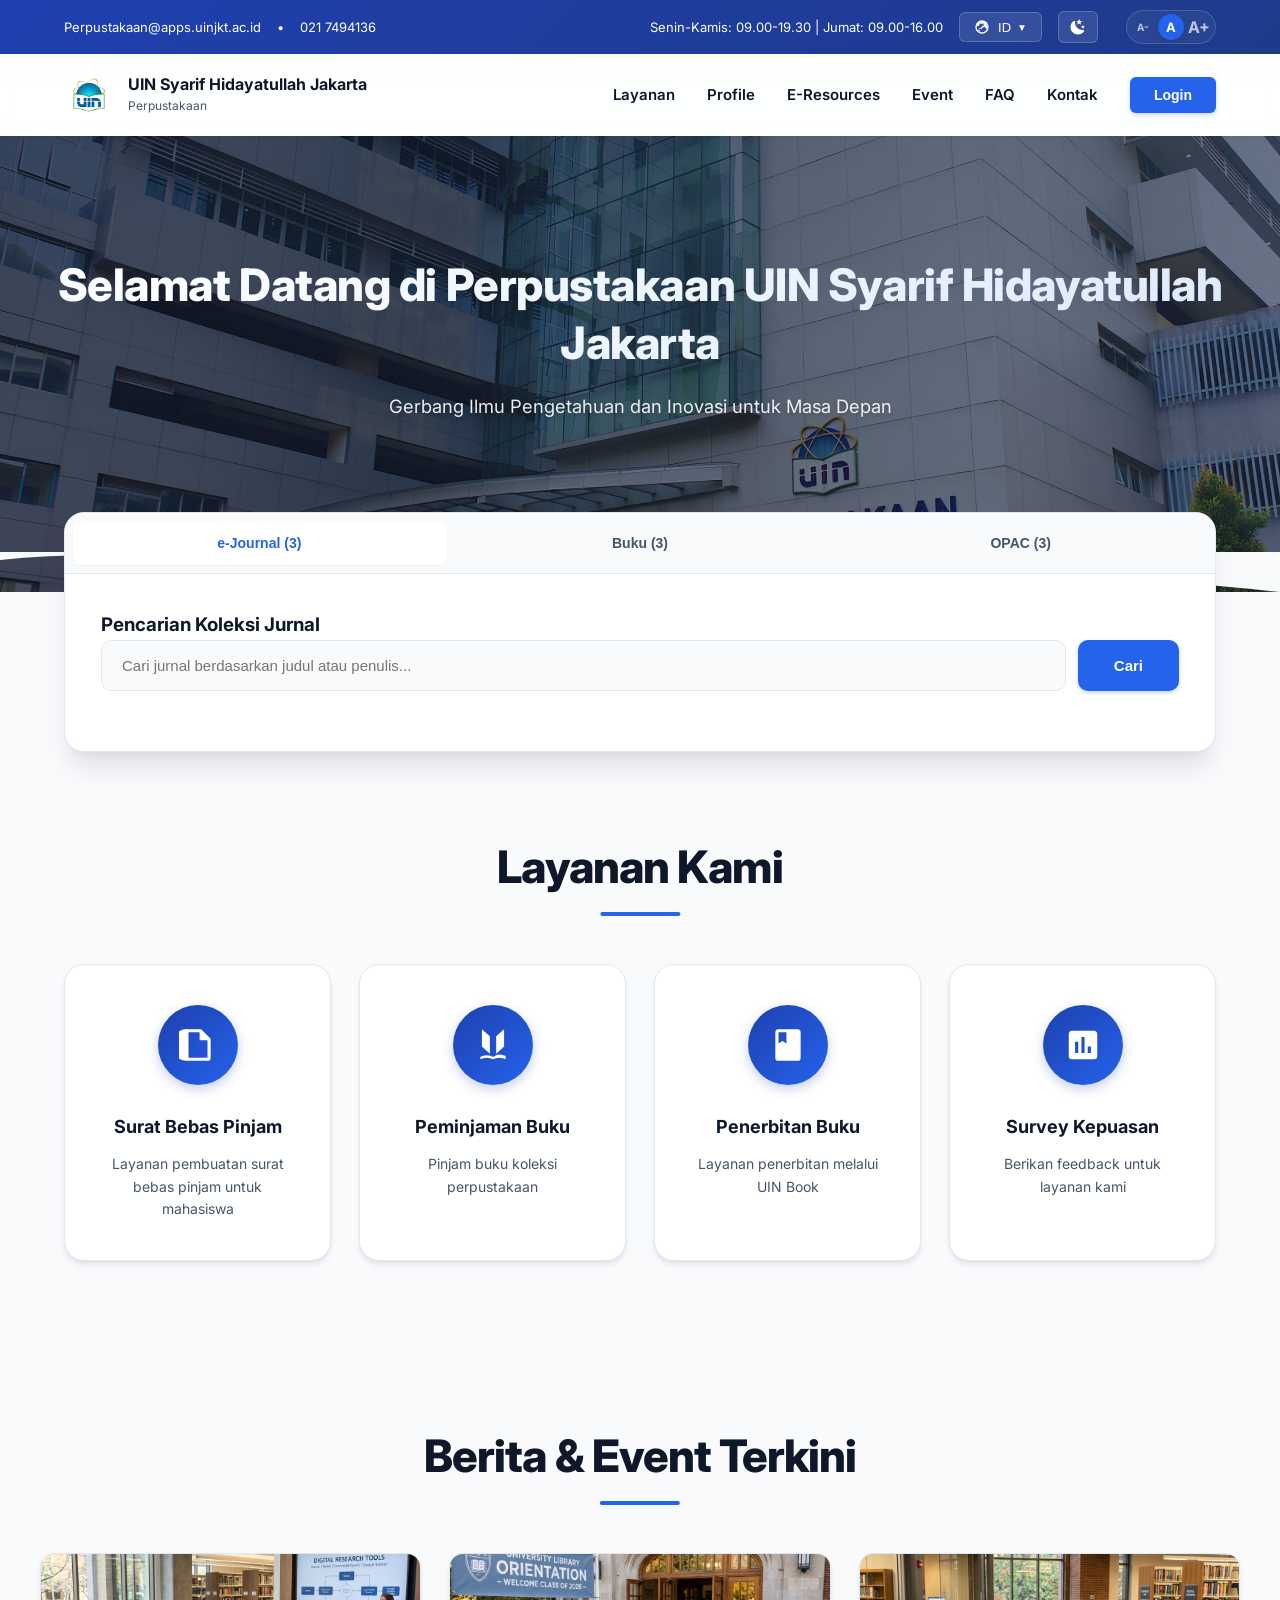
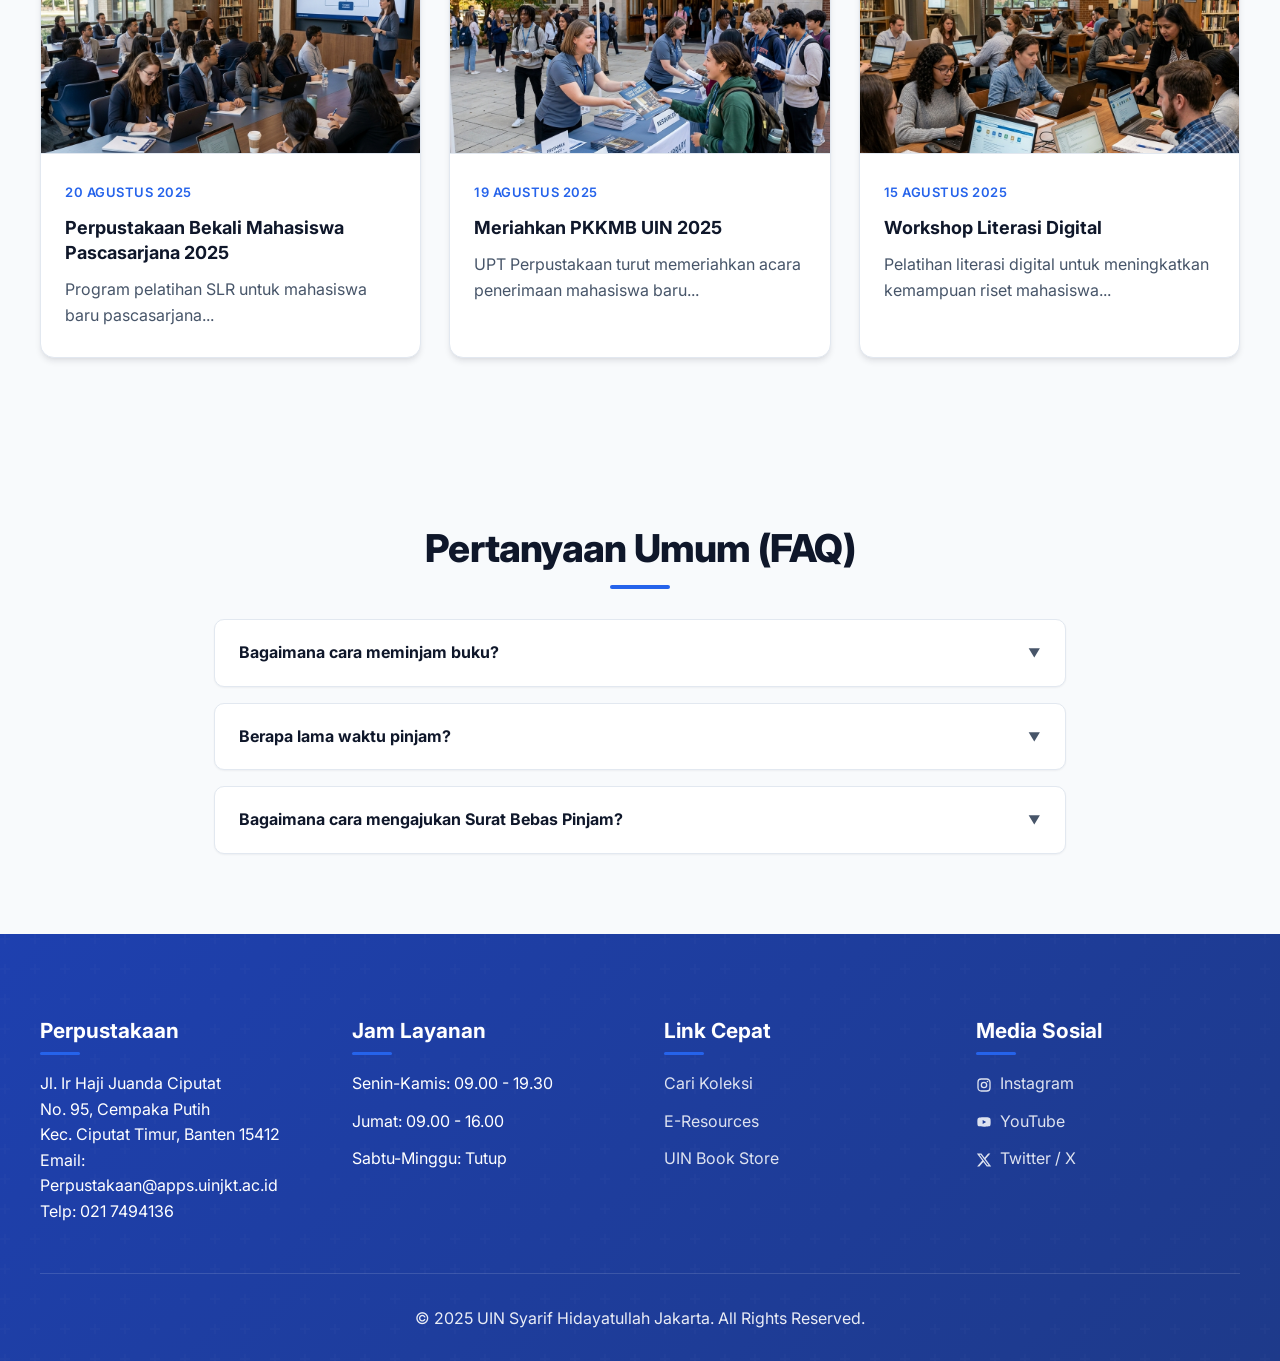
==== commit 6c6e6db6: "Refactor: Add comprehensive validation bounds for dates, years, availability, and copies" ====
--- a/index.html
+++ b/index.html
@@ -41,15 +41,15 @@
                     </div>
                 </div>
                 <!-- Dark Mode Toggle -->
-                <button class="theme-toggle" onclick="toggleTheme()" aria-label="Toggle dark/light theme">
+                <button class="theme-toggle" onclick="toggleTheme()" aria-label="Toggle dark/light theme" data-lang-key-aria="theme_toggle_aria">
                     <svg class="icon-sun" viewBox="0 0 24 24" width="18" height="18" fill="currentColor"><path d="M12,7A5,5 0 0,1 17,12A5,5 0 0,1 12,17A5,5 0 0,1 7,12A5,5 0 0,1 12,7M12,9A3,3 0 0,0 9,12A3,3 0 0,0 12,15A3,3 0 0,0 15,12A3,3 0 0,0 12,9M12,2L14.39,5.42C13.65,5.15 12.84,5 12,5C11.16,5 10.35,5.15 9.61,5.42L12,2M3.34,7L7.5,6.65C6.9,7.16 6.36,7.78 5.93,8.5C5.5,9.22 5.25,9.97 5.11,10.73L3.34,7M3.36,17L5.12,13.23C5.26,14 5.53,14.78 5.95,15.5C6.37,16.22 6.91,16.82 7.5,17.35L3.36,17M20.65,7L18.88,10.73C18.74,9.97 18.47,9.22 18.05,8.5C17.63,7.78 17.1,7.16 16.5,6.65L20.65,7M20.64,17L16.5,17.35C17.09,16.82 17.63,16.22 18.05,15.5C18.47,14.78 18.74,14 18.88,13.23L20.64,17M12,22L9.59,18.56C10.33,18.83 11.14,19 12,19C12.82,19 13.63,18.83 14.37,18.56L12,22Z"/></svg>
                     <svg class="icon-moon" viewBox="0 0 24 24" width="18" height="18" fill="currentColor"><path d="M17.75,4.09L15.22,6.03L16.13,9.09L13.5,7.28L10.87,9.09L11.78,6.03L9.25,4.09L12.44,4L13.5,1L14.56,4L17.75,4.09M21.25,11L19.61,12.25L20.2,14.23L18.5,13.06L16.8,14.23L17.39,12.25L15.75,11L17.81,10.95L18.5,9L19.19,10.95L21.25,11M18.97,15.95C19.8,15.87 20.69,17.05 20.16,17.8C19.84,18.25 19.5,18.67 19.08,19.07C15.17,23 8.84,23 4.94,19.07C1.03,15.17 1.03,8.83 4.94,4.93C5.34,4.53 5.76,4.17 6.21,3.85C6.96,3.32 8.14,4.21 8.06,5.04C7.79,7.9 8.75,10.87 10.95,13.06C13.14,15.26 16.1,16.22 18.97,15.95Z"/></svg>
                 </button>
                 <!-- Accessibility Controls (Font Resizer Capsule) -->
                 <div class="accessibility-controls-capsule">
-                    <button class="access-btn" data-size="small" onclick="changeFontSize('small', this)" title="Teks Kecil">A-</button>
-                    <button class="access-btn active" data-size="medium" onclick="changeFontSize('medium', this)" title="Teks Normal">A</button>
-                    <button class="access-btn" data-size="large" onclick="changeFontSize('large', this)" title="Teks Besar">A+</button>
+                    <button class="access-btn" data-size="small" onclick="changeFontSize('small', this)" title="Teks Kecil" data-lang-key-title="access_small_title" data-lang-key-aria="access_small_title">A-</button>
+                    <button class="access-btn active" data-size="medium" onclick="changeFontSize('medium', this)" title="Teks Normal" data-lang-key-title="access_medium_title" data-lang-key-aria="access_medium_title">A</button>
+                    <button class="access-btn" data-size="large" onclick="changeFontSize('large', this)" title="Teks Besar" data-lang-key-title="access_large_title" data-lang-key-aria="access_large_title">A+</button>
                 </div>
             </div>
         </div>
@@ -66,7 +66,7 @@
                 </div>
             </div>
             <!-- Mobile Menu Toggle -->
-            <button class="mobile-menu-toggle" onclick="toggleMobileMenu()" aria-label="Toggle navigation menu">
+            <button class="mobile-menu-toggle" onclick="toggleMobileMenu()" aria-label="Toggle navigation menu" data-lang-key-aria="menu_toggle_aria">
                 <svg viewBox="0 0 24 24" width="24" height="24" fill="currentColor">
                     <path d="M3 18h18v-2H3v2zm0-5h18v-2H3v2zm0-7v2h18V6H3z"/>
                 </svg>
@@ -202,7 +202,7 @@
                             <div class="form-row">
                                 <div class="form-group">
                                     <label data-lang-key="form_year">Tahun</label>
-                                    <input type="number" name="year">
+                                    <input type="number" name="year" min="1000" max="2027">
                                 </div>
                                 <div class="form-group">
                                     <label>ISSN</label>
@@ -234,7 +234,7 @@
                             <div class="form-row">
                                 <div class="form-group">
                                     <label data-lang-key="form_year">Tahun</label>
-                                    <input type="number" name="year">
+                                    <input type="number" name="year" min="1000" max="2027">
                                 </div>
                                 <div class="form-group">
                                     <label>ISBN</label>
@@ -280,7 +280,7 @@
                             <div class="form-row">
                                 <div class="form-group">
                                     <label data-lang-key="form_year">Tahun</label>
-                                    <input type="number" name="year">
+                                    <input type="number" name="year" min="1000" max="2027">
                                 </div>
                                 <div class="form-group">
                                     <label data-lang-key="form_copies">Eksemplar</label>
@@ -470,7 +470,7 @@
         <div class="modal-content">
             <div class="modal-header">
                 <h2 id="modalTitle">Judul Modal</h2>
-                <button class="close-btn" id="closeModalBtn">×</button>
+                <button class="close-btn" id="closeModalBtn" aria-label="Tutup modal" data-lang-key-aria="modal_close_aria">×</button>
             </div>
             <div id="modalBody"></div>
         </div>
--- a/style.css
+++ b/style.css
@@ -307,11 +307,13 @@
     transition: width 0.3s ease;
 }
 
-.nav-links a:hover {
+.nav-links a:hover,
+.nav-links a.active {
     color: var(--secondary-blue);
 }
 
-.nav-links a:hover::after {
+.nav-links a:hover::after,
+.nav-links a.active::after {
     width: 100%;
 }
 
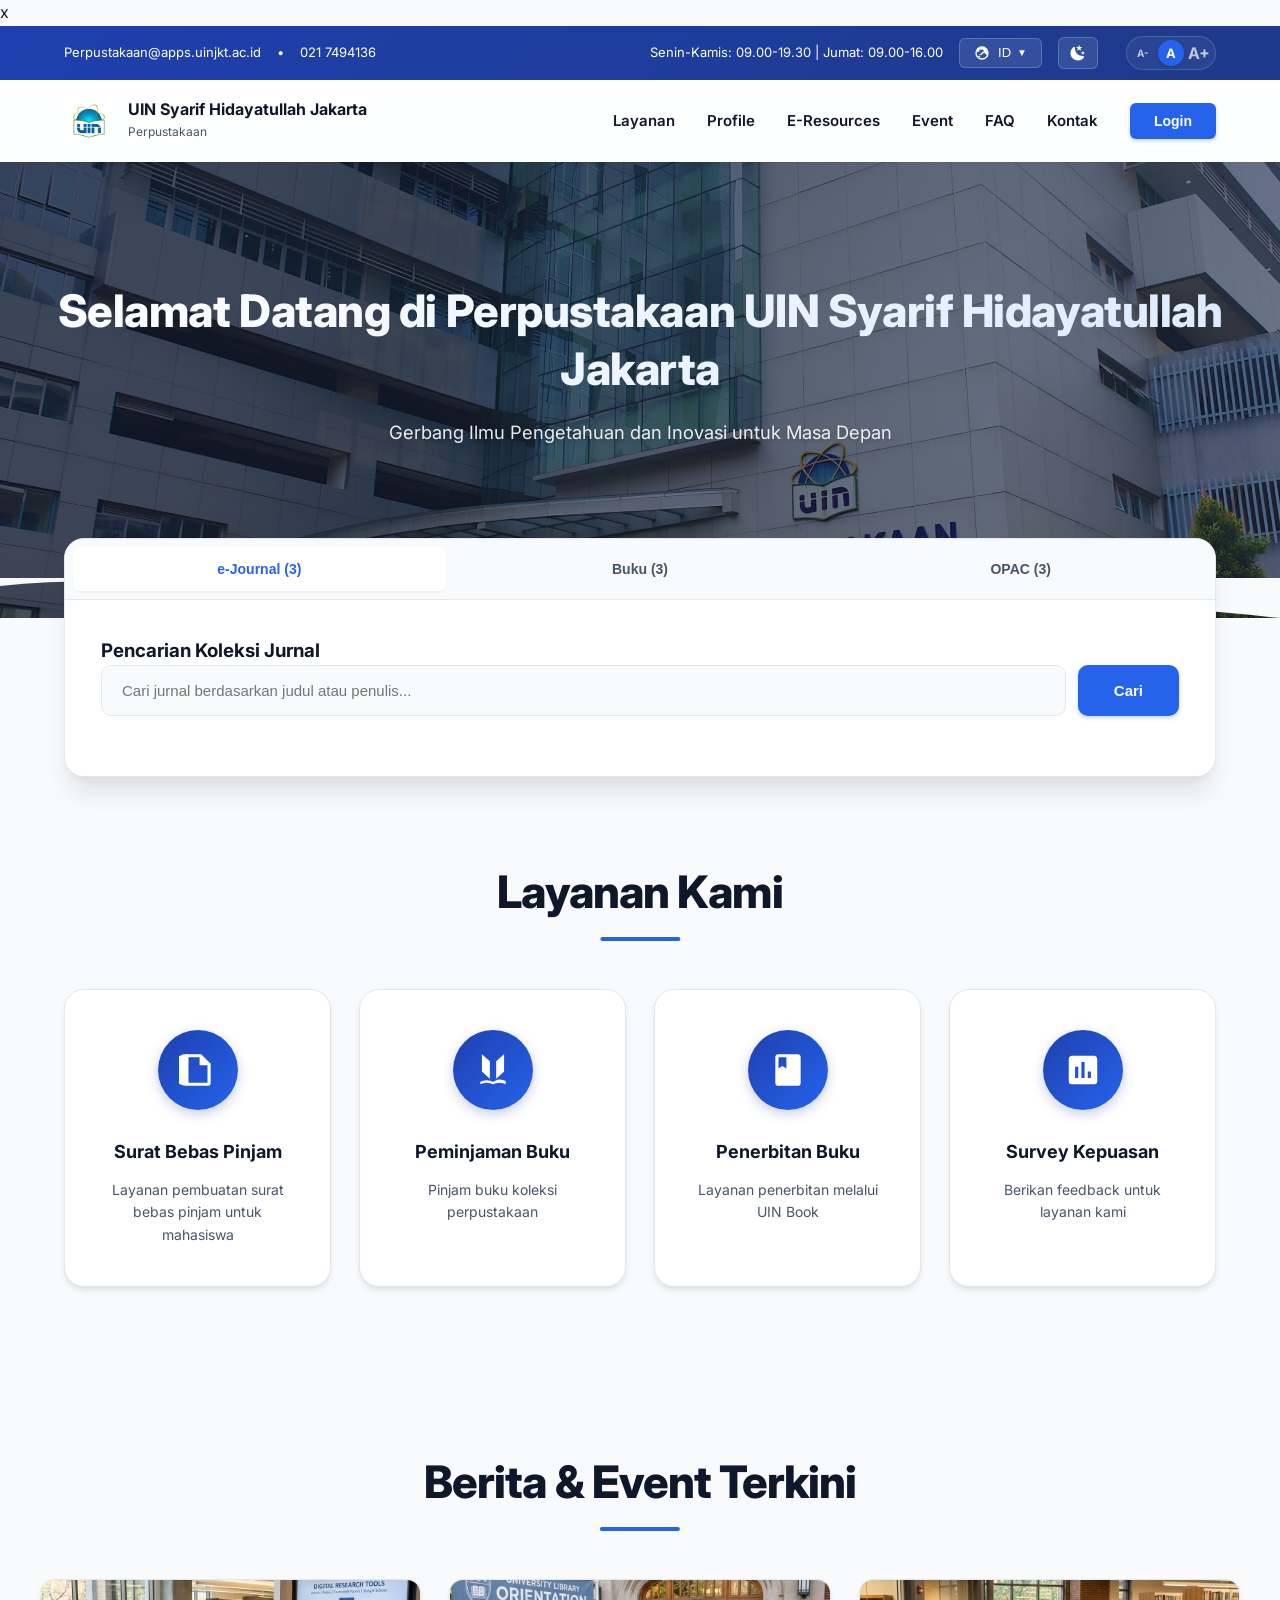
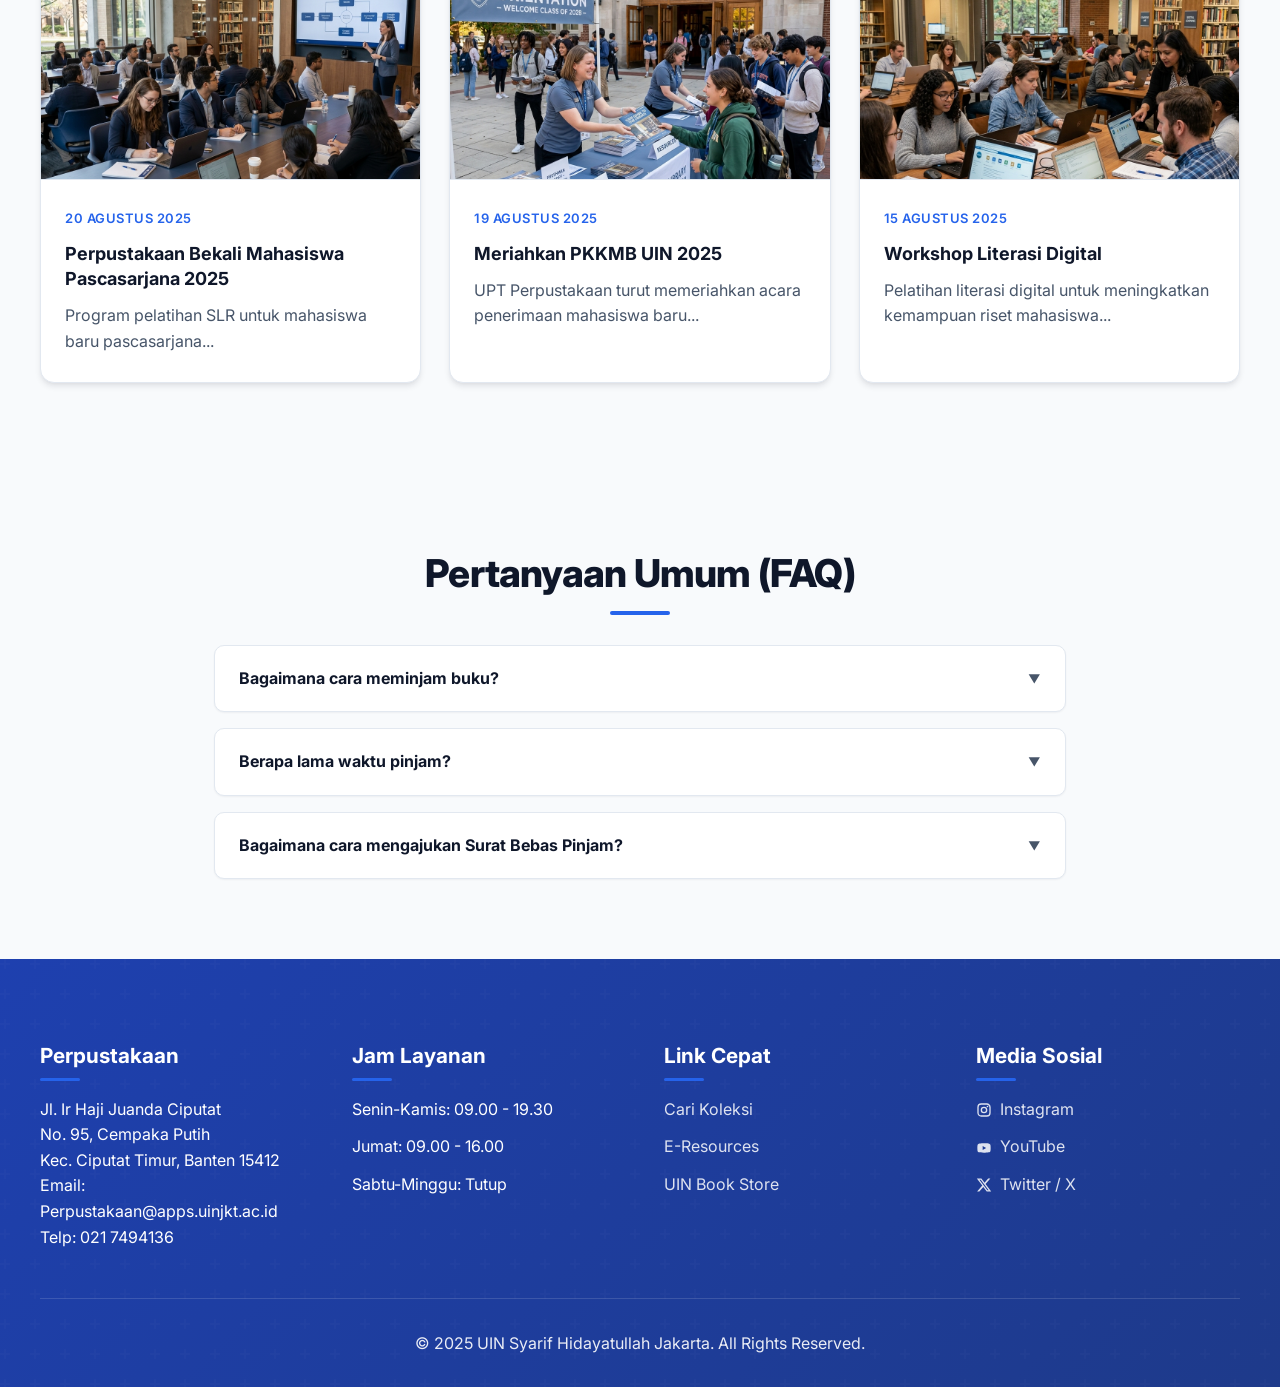
==== commit 9228ca7a: "Fix: Make book title input editable with autocomplete list if opened directly, add validation in han" ====
--- a/index.html
+++ b/index.html
@@ -5,7 +5,7 @@
     <meta name="viewport" content="width=device-width, initial-scale=1.0">
     <meta name="description" content="Perpustakaan Utama UIN Syarif Hidayatullah Jakarta — pusat literasi, riset digital, dan akses koleksi buku, jurnal, serta e-resources terpadu.">
     <meta name="author" content="UIN Syarif Hidayatullah Jakarta">
-    <meta name="theme-color" content="#1e40af">
+    <meta name="theme-color" content="#1e40af">x
     <meta property="og:title" content="Perpustakaan UIN Syarif Hidayatullah Jakarta">
     <meta property="og:description" content="Pusat literasi dan riset digital — akses koleksi buku, jurnal, dan e-resources terpadu.">
     <meta property="og:type" content="website">
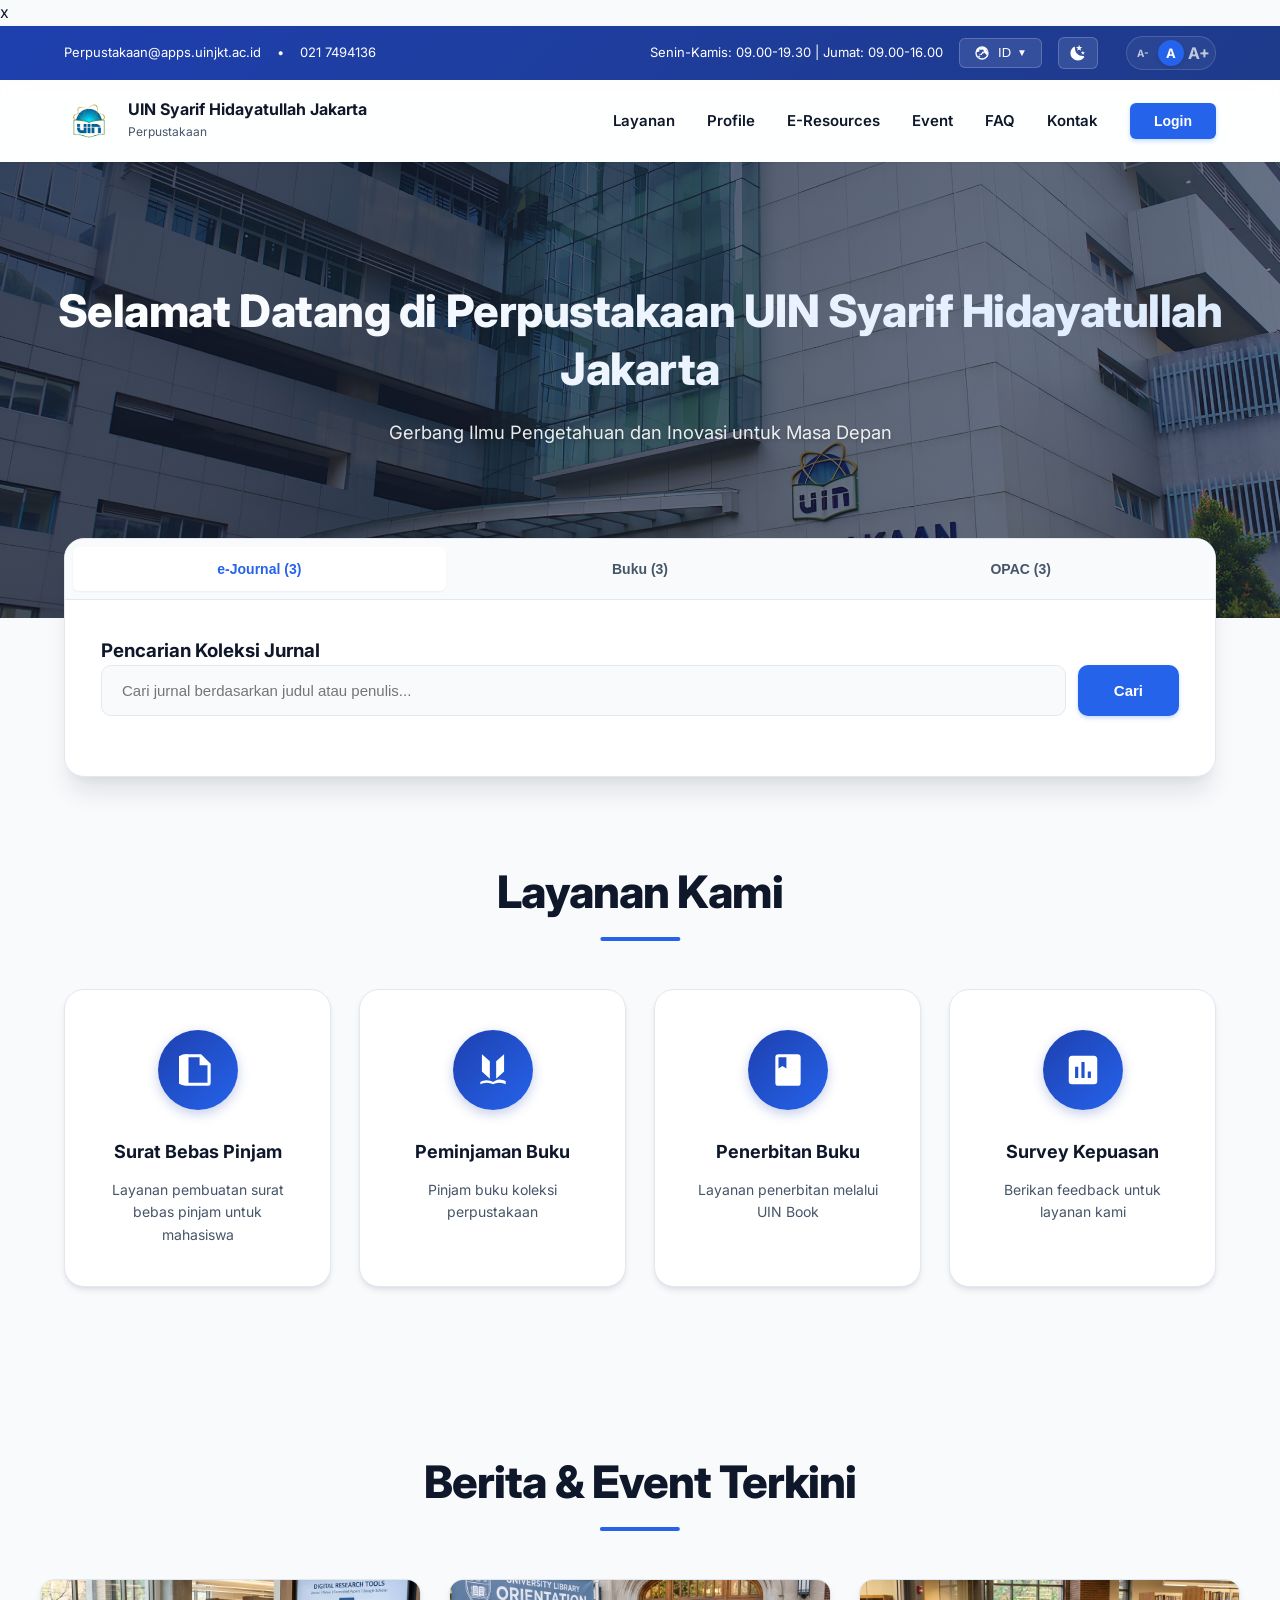
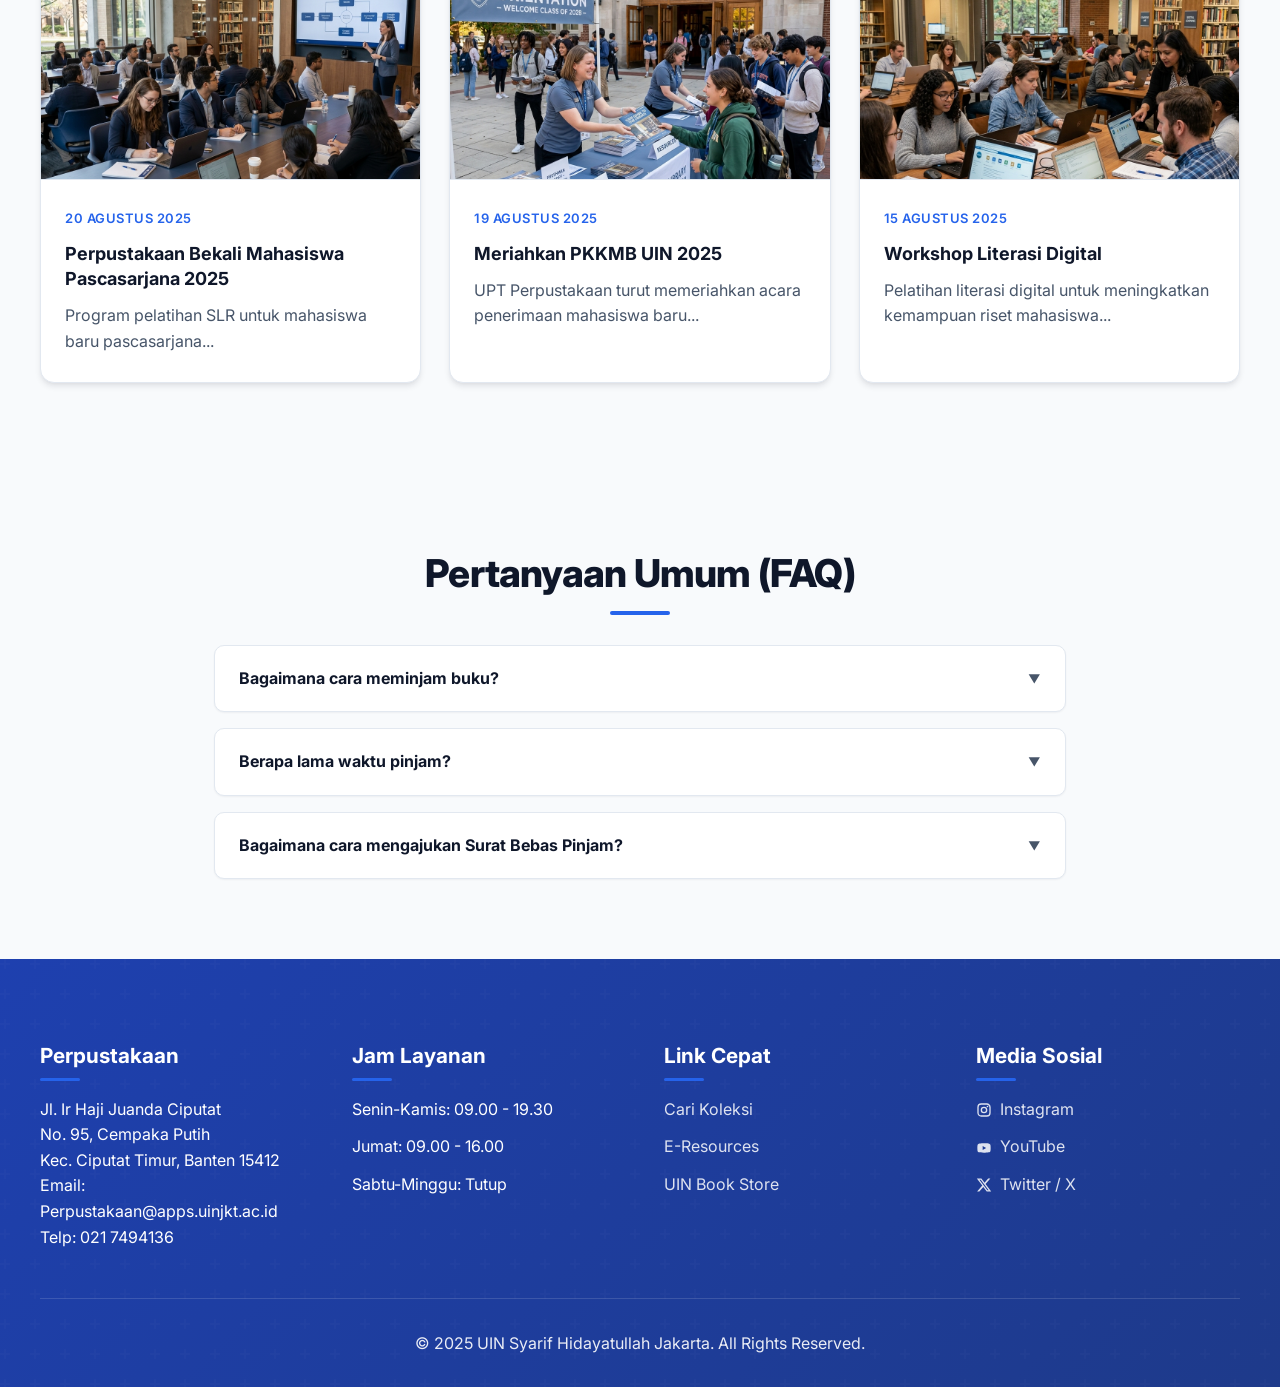
==== commit 13920455: "Fix: Remove clashing hero bottom wave divider and implement standalone premium login.html page" ====
--- a/index.html
+++ b/index.html
@@ -96,12 +96,6 @@
             <h1 data-lang-key="hero_title">Selamat Datang di Perpustakaan UIN Syarif Hidayatullah Jakarta</h1>
             <p data-lang-key="hero_subtitle">Gerbang Ilmu Pengetahuan dan Inovasi untuk Masa Depan</p>
         </div>
-        <!-- Shape Divider Wave -->
-        <div class="hero-wave">
-            <svg data-name="Layer 1" xmlns="http://www.w3.org/2000/svg" viewBox="0 0 1200 120" preserveAspectRatio="none">
-                <path d="M321.39,56.44c58-10.79,114.16-30.13,172-41.86,82.39-16.72,168.19-17.73,250.45-.39C823.78,31,906.67,72,985.66,92.83c70.05,18.48,146.53,26.09,214.34,3V120H0V0C26.9,8.75,57.05,18.3,88.43,26.83,172.51,50,257.05,67.23,321.39,56.44Z" class="shape-fill"></path>
-            </svg>
-        </div>
     </section>
 
     <!-- Search Section -->
--- a/style.css
+++ b/style.css
@@ -2157,29 +2157,7 @@
    SECTION 15B: PREMIUM VISUAL ENHANCEMENTS & UTILITIES
    ============================================================ */
 
-/* Hero Shape Divider Wave */
-.hero-wave {
-    position: absolute;
-    bottom: 0;
-    left: 0;
-    width: 100%;
-    overflow: hidden;
-    line-height: 0;
-    transform: rotate(180deg);
-    z-index: 4;
-}
-
-.hero-wave svg {
-    position: relative;
-    display: block;
-    width: calc(100% + 1.3px);
-    height: 40px;
-}
-
-.hero-wave .shape-fill {
-    fill: var(--bg);
-    transition: fill 0.3s ease;
-}
+
 
 /* Capsule Font Resizer widget styling */
 .accessibility-controls-capsule {
